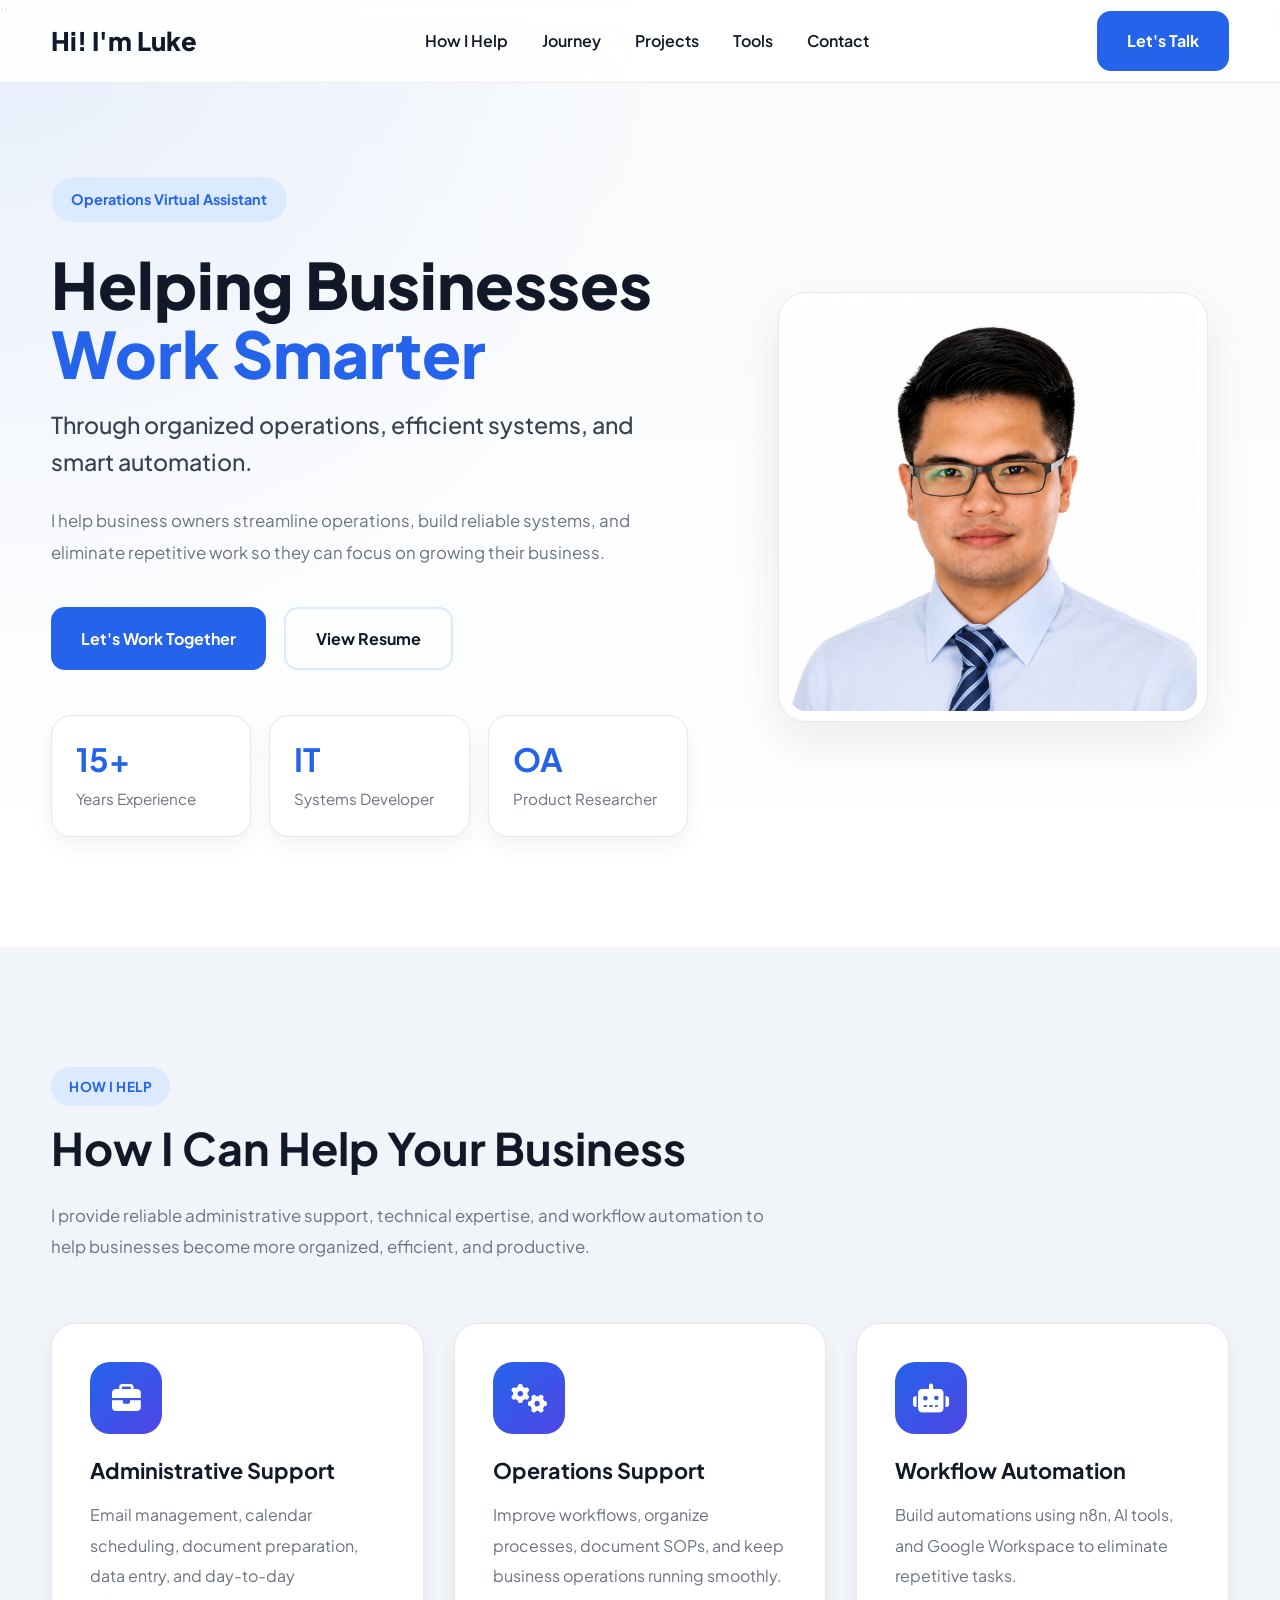
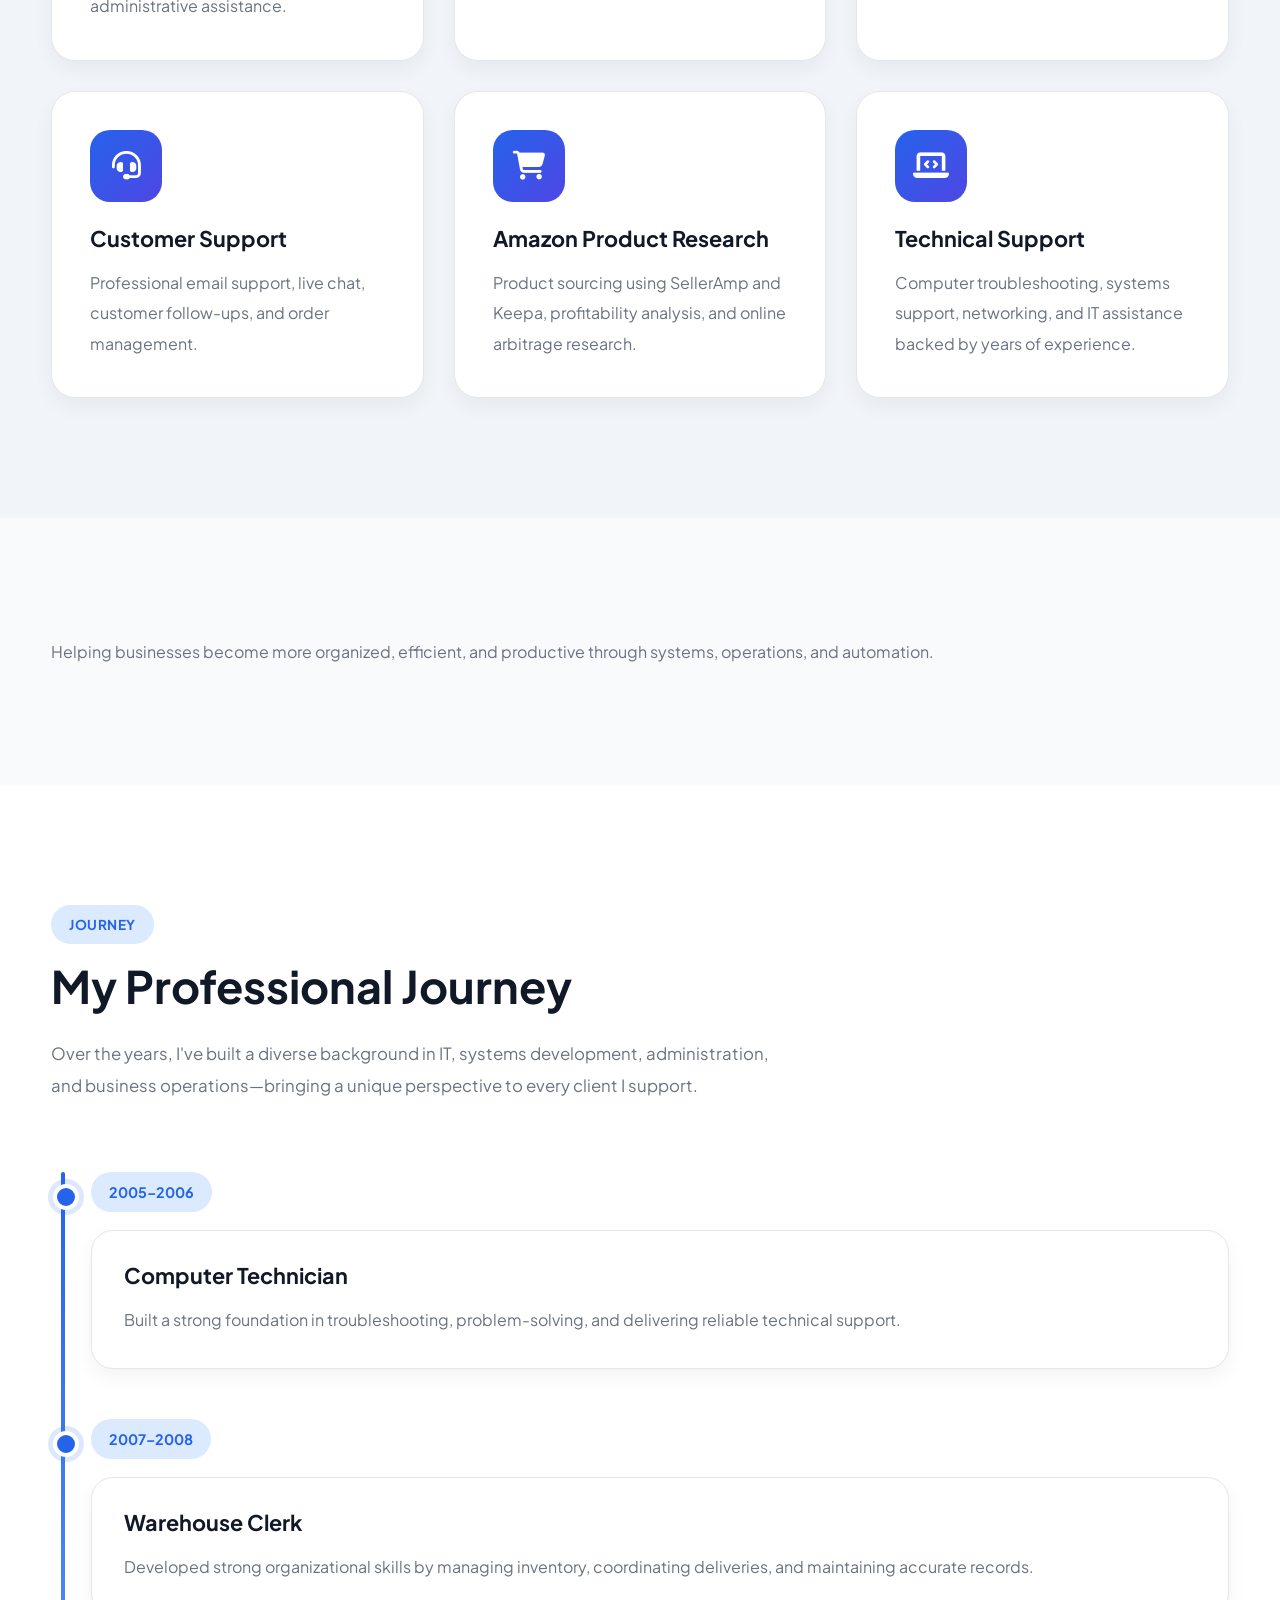
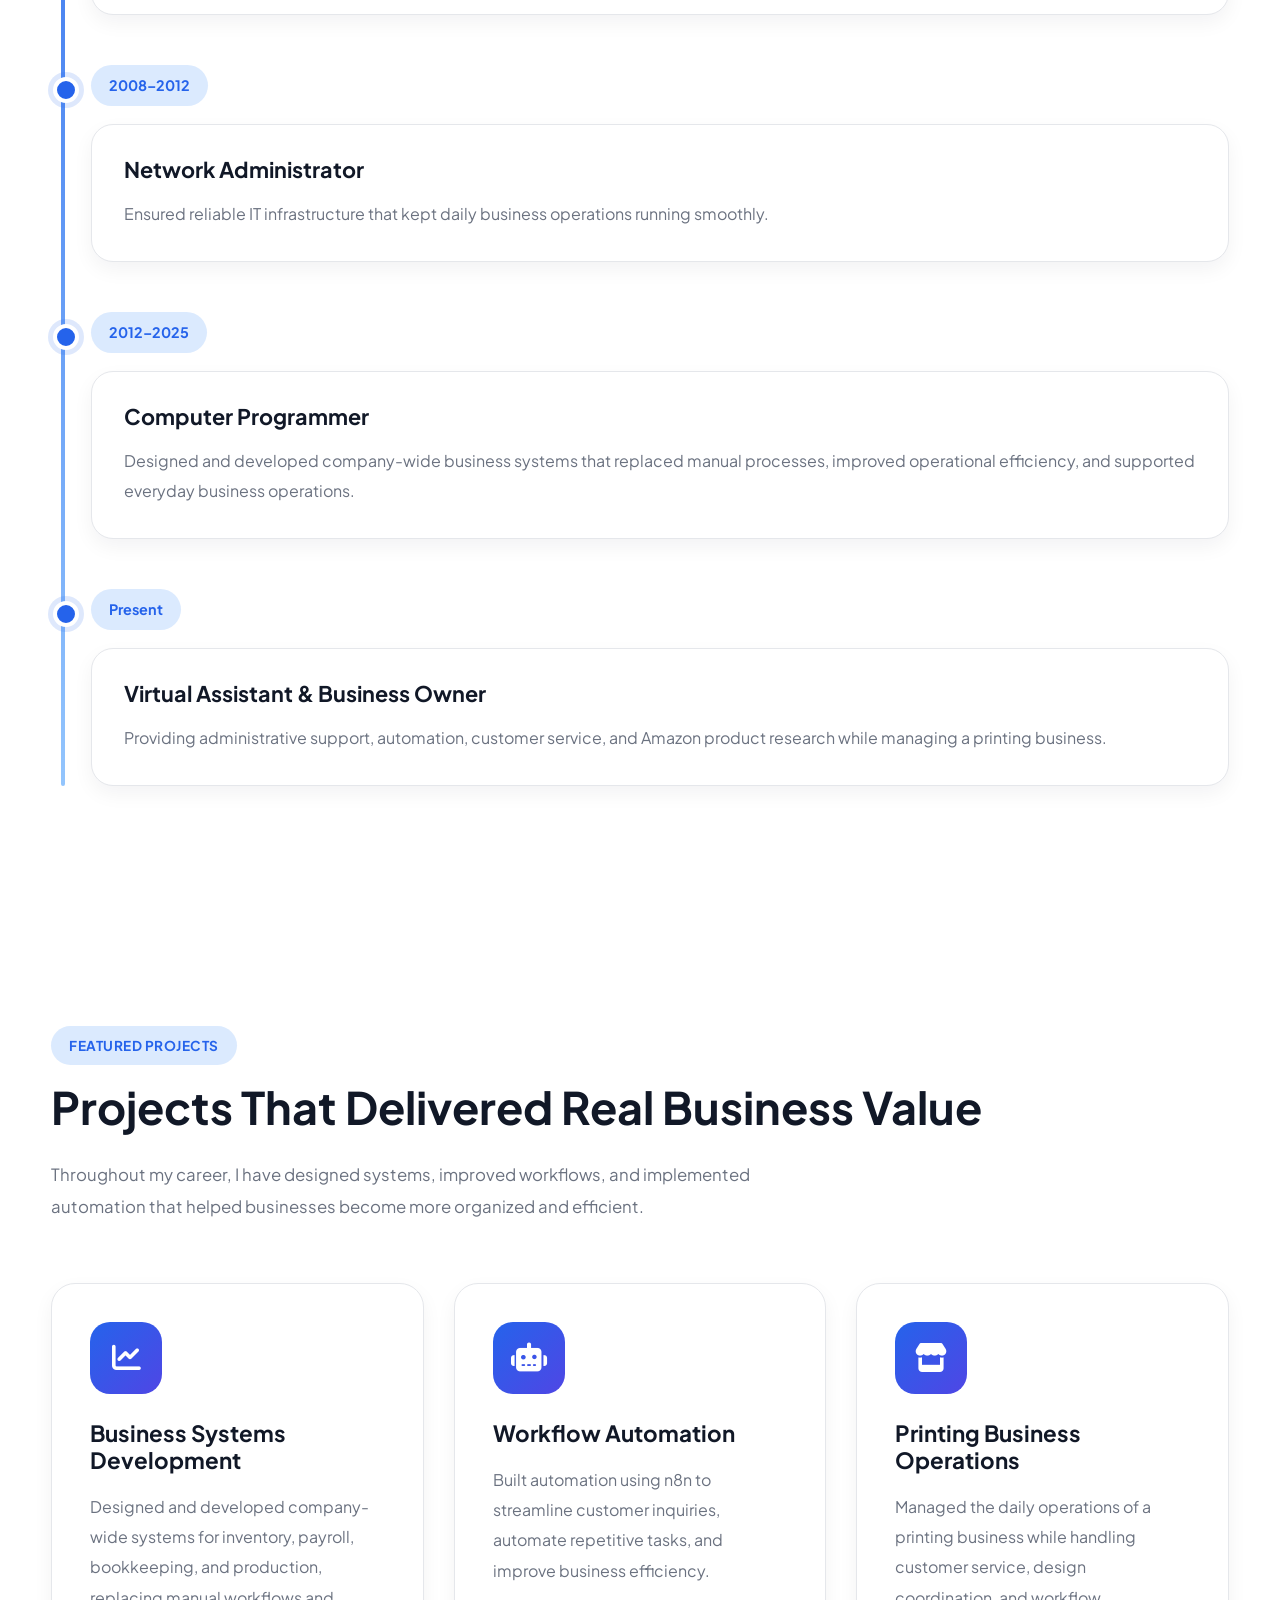
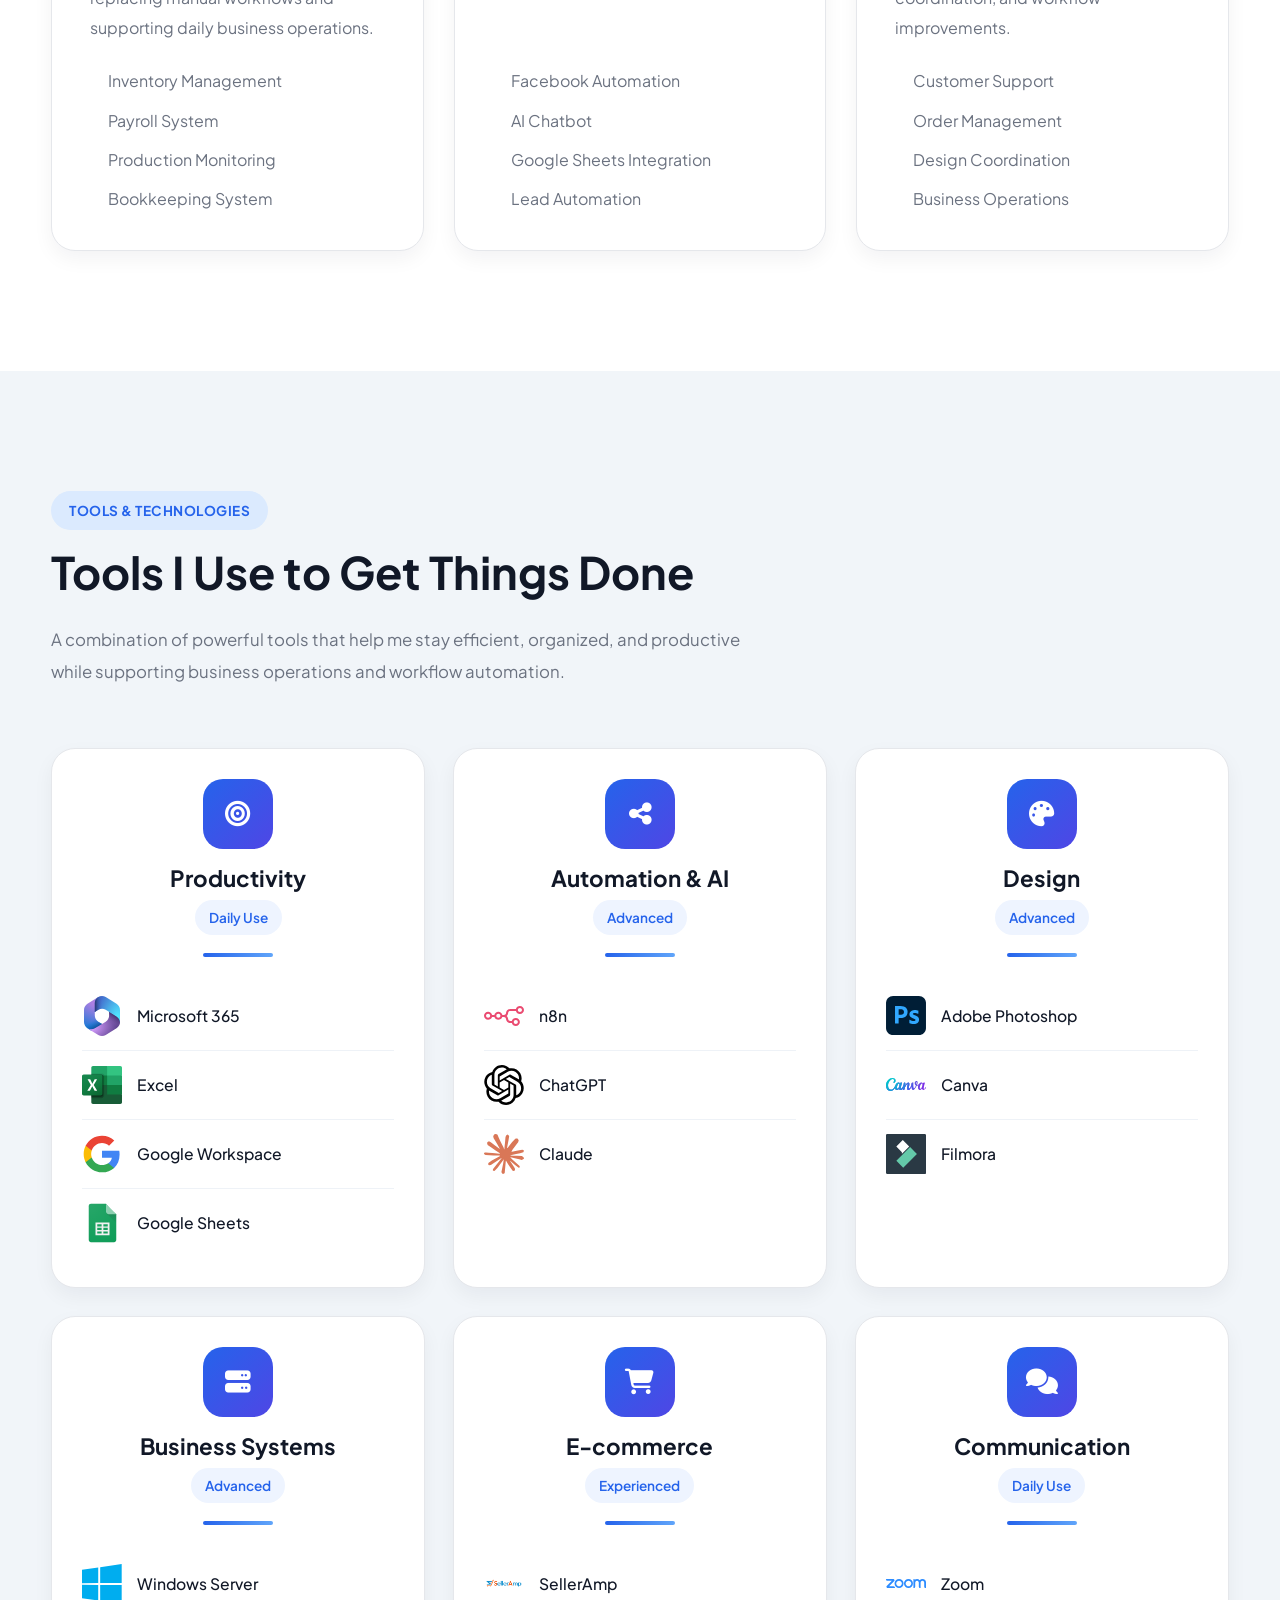
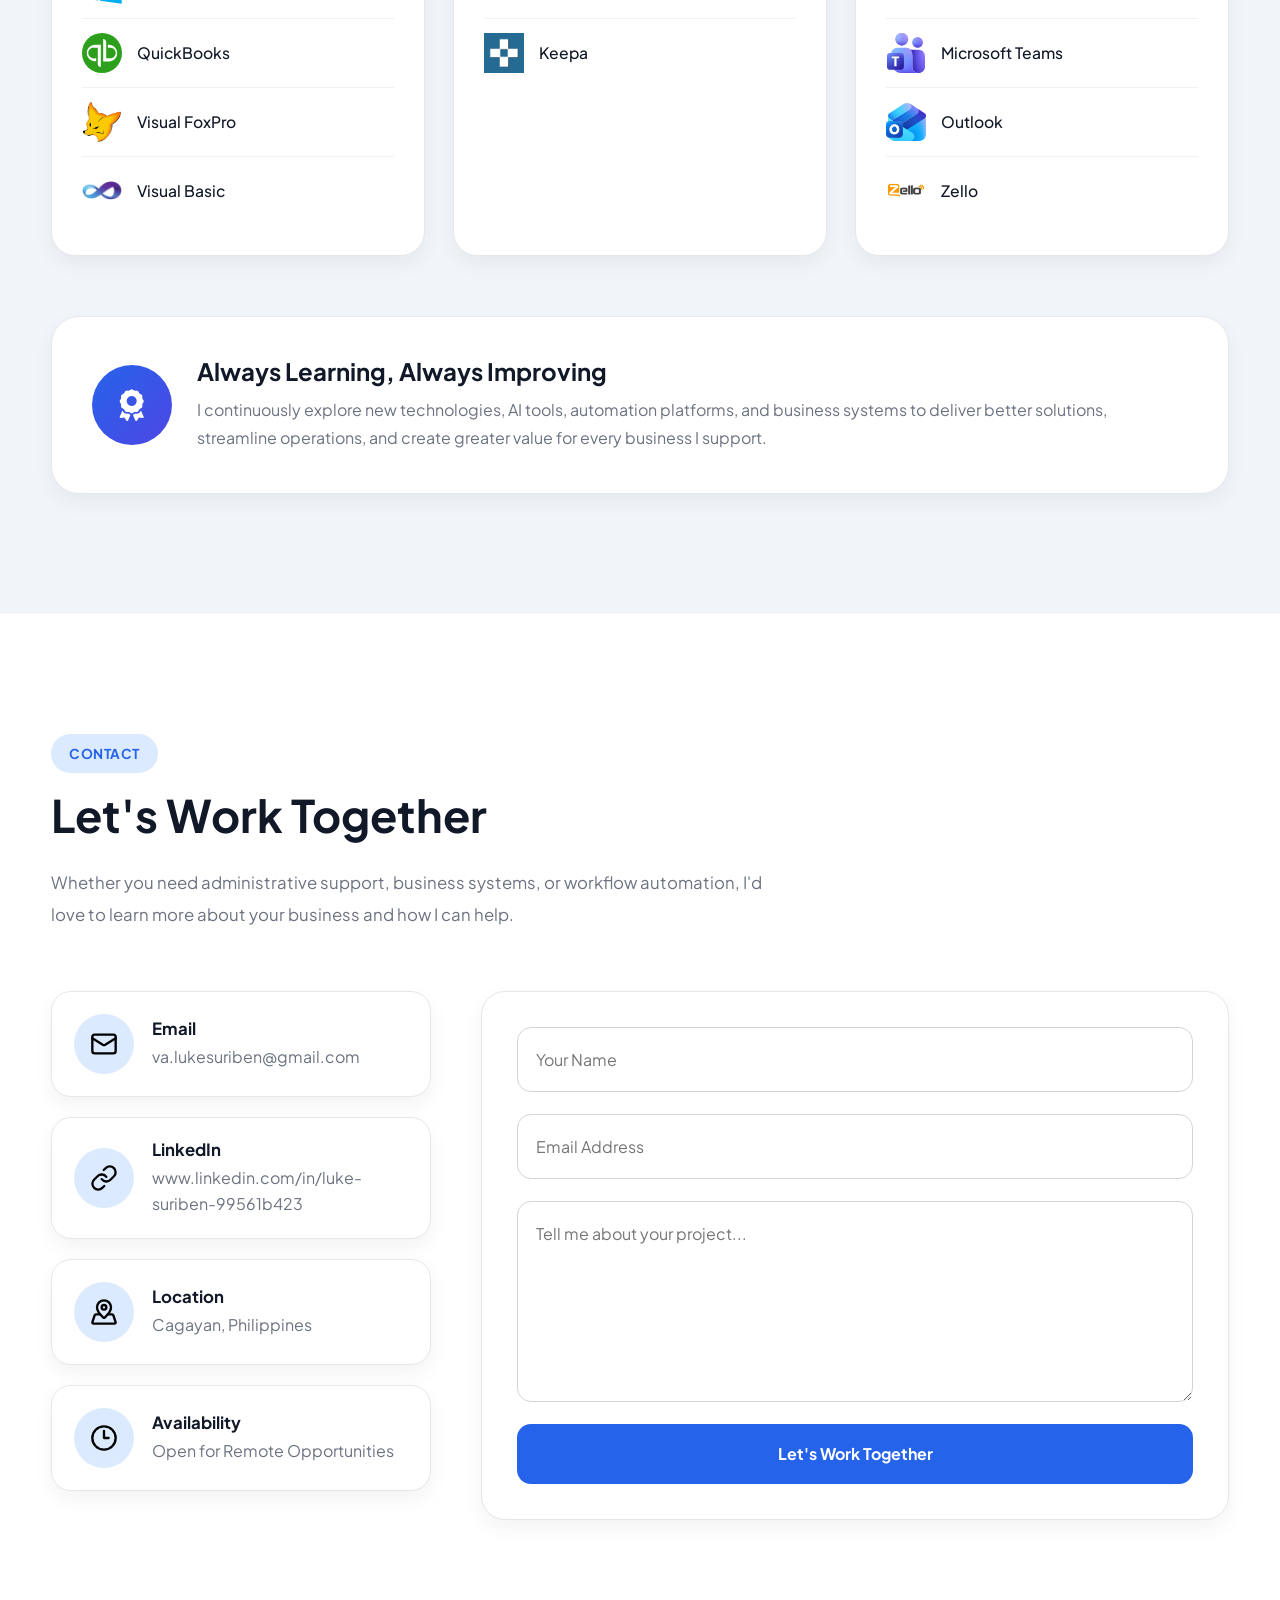
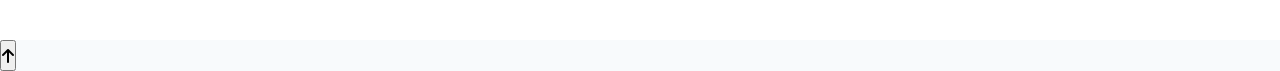
==== index.html @ 9945cdac "Improve contact section and website UI" ====
<!DOCTYPE html>
<html lang="en">

<head>

    <meta charset="UTF-8">

    <meta name="viewport" content="width=device-width, initial-scale=1.0">

    <title>Luke Anthony Suriben | Virtual Assistant</title>

    <link rel="stylesheet" href="style.css">

    <link rel="preconnect" href="https://fonts.googleapis.com">

    <link rel="preconnect" href="https://fonts.gstatic.com" crossorigin>

    <link href="https://fonts.googleapis.com/css2?family=Plus+Jakarta+Sans:wght@200;300;400;500;600;700;800&display=swap" rel="stylesheet">

    <link rel="stylesheet"
    href="https://cdnjs.cloudflare.com/ajax/libs/font-awesome/6.6.0/css/all.min.css">

    <link rel="stylesheet"
    href="https://unpkg.com/aos@2.3.4/dist/aos.css">

</head>

<body>

<div id="progress-bar" class="scroll-progress"></div>''

<header class="navbar">

    <div class="container nav-container">

        <a href="#" class="logo">
            Hi! I'm Luke
        </a>

        <button class="menu-toggle" id="menu-toggle" aria-label="Toggle menu">
            <span></span>
            <span></span>
            <span></span>
        </button>

        <nav id="main-nav">

            <ul class="nav-links">

                <li><a href="#help">How I Help</a></li>

                <li><a href="#journey">Journey</a></li>

                <li><a href="#projects">Projects</a></li>

                <li><a href="#tools">Tools</a></li>

                <li><a href="#contact">Contact</a></li>

                <li class="mobile-talk">
                    <a href="#contact" class="btn-primary">Let's Talk</a>
                </li>

            </ul>

        </nav>

        <a href="#contact" class="btn-primary desktop-talk">
            Let's Talk
        </a>

    </div>

</header>

<section class="hero">

    <div class="container hero-grid">

        <div class="hero-content">

            <span class="hero-role">
                Operations Virtual Assistant
            </span>

            <h1>
                Helping Businesses
                <span>Work Smarter</span>
            </h1>
            
            <h2>
                Through organized operations,
                efficient systems, and smart automation.
            </h2>

            <p class="hero-description">

                I help business owners streamline operations,
                build reliable systems, and eliminate repetitive
                work so they can focus on growing their business.

            </p>

            <div class="hero-buttons">

                <a href="#contact" class="btn-primary">
                    Let's Work Together
                </a>

                <a href="assets/Resume.pdf"
                   class="btn-secondary"
                   target="_blank">

                    View Resume

                </a>

            </div>

            <div class="hero-highlights">

                <div class="highlight-card">

                    <h3>15+</h3>

                    <span>Years Experience</span>

                </div>

                <div class="highlight-card">

                    <h3>IT</h3>

                    <span>Systems Developer</span>

                </div>

                <div class="highlight-card">

                    <h3>OA</h3>

                    <span>Product Researcher</span>

                </div>

            </div>

        </div>

        <div class="hero-image">

            <img src="images/Profile.jpg"
                 alt="Luke Anthony Suriben">

        </div>

    </div>

</section>

<section id="help" class="help">

    <div class="container">

        <span class="section-tag">HOW I HELP</span>

        <h2>How I Can Help Your Business</h2>

        <p class="section-description">
            I provide reliable administrative support, technical expertise, and workflow automation
            to help businesses become more organized, efficient, and productive.
        </p>

        <div class="help-grid">

            <div class="help-card">

                <i class="fa-solid fa-briefcase"></i>

                <h3>Administrative Support</h3>

                <p>
                    Email management, calendar scheduling, document preparation,
                    data entry, and day-to-day administrative assistance.
                </p>

            </div>

            <div class="help-card">

                <i class="fa-solid fa-gears"></i>

                <h3>Operations Support</h3>

                <p>
                    Improve workflows, organize processes,
                    document SOPs, and keep business operations running smoothly.
                </p>

            </div>

            <div class="help-card">

                <i class="fa-solid fa-robot"></i>

                <h3>Workflow Automation</h3>

                <p>
                    Build automations using n8n, AI tools,
                    and Google Workspace to eliminate repetitive tasks.
                </p>

            </div>

            <div class="help-card">

                <i class="fa-solid fa-headset"></i>

                <h3>Customer Support</h3>

                <p>
                    Professional email support, live chat,
                    customer follow-ups, and order management.
                </p>

            </div>

            <div class="help-card">

                <i class="fa-solid fa-cart-shopping"></i>

                <h3>Amazon Product Research</h3>

                <p>
                    Product sourcing using SellerAmp and Keepa,
                    profitability analysis, and online arbitrage research.
                </p>

            </div>

            <div class="help-card">

                <i class="fa-solid fa-laptop-code"></i>

                <h3>Technical Support</h3>

                <p>
                    Computer troubleshooting, systems support,
                    networking, and IT assistance backed by years of experience.
                </p>

            </div>

        </div>

    </div>

</section>

<section class="brand-statement">

    <div class="container">

        <p>

        Helping businesses become more organized,
        efficient, and productive through
        systems, operations, and automation.

        </p>

    </div>

</section>

<section id="journey" class="journey" data-aos="fade-right">

    <div class="container">

        <span class="section-tag">JOURNEY</span>

        <h2>My Professional Journey</h2>

        <p class="section-description">
            Over the years, I've built a diverse background in IT, systems development,
            administration, and business operations—bringing a unique perspective to every client I support.
        </p>

        <div class="timeline">

            <div class="timeline-item">

                <div class="timeline-year">
                    2005–2006
                </div>

                <div class="timeline-content">

                    <h3>Computer Technician</h3>

                    <p>
                        Built a strong foundation in troubleshooting, problem-solving,
                        and delivering reliable technical support.
                    </p>

                </div>

            </div>

            <div class="timeline-item">

                <div class="timeline-year">
                    2007–2008
                </div>

                <div class="timeline-content">

                    <h3>Warehouse Clerk</h3>

                    <p>
                        Developed strong organizational skills by managing inventory,
                        coordinating deliveries, and maintaining accurate records.
                    </p>

                </div>

            </div>

            <div class="timeline-item">

                <div class="timeline-year">
                    2008–2012
                </div>

                <div class="timeline-content">

                    <h3>Network Administrator</h3>

                    <p>
                        Ensured reliable IT infrastructure that kept daily business operations running smoothly.
                    </p>

                </div>

            </div>

            <div class="timeline-item">

                <div class="timeline-year">
                    2012–2025
                </div>

                <div class="timeline-content">

                    <h3>Computer Programmer</h3>

                    <p>
                        Designed and developed company-wide business systems that replaced manual processes,
                        improved operational efficiency, and supported everyday business operations.
                    </p>

                </div>

            </div>

            <div class="timeline-item">

                <div class="timeline-year">
                    Present
                </div>

                <div class="timeline-content">

                    <h3>Virtual Assistant & Business Owner</h3>

                    <p>
                        Providing administrative support, automation,
                        customer service, and Amazon product research while managing a printing business.
                    </p>

                </div>

            </div>

        </div>

    </div>

</section>


<section id="projects" class="projects">

    <div class="container">

        <span class="section-tag">FEATURED PROJECTS</span>

        <h2>Projects That Delivered Real Business Value</h2>

        <p class="section-description">
            Throughout my career, I have designed systems, improved workflows,
            and implemented automation that helped businesses become more
            organized and efficient.
        </p>

        <div class="project-grid">

            <article class="project-card">

                <div class="project-icon">
                    <i class="fa-solid fa-chart-line"></i>
                </div>

                <h3>Business Systems Development</h3>

                <p>
                    Designed and developed company-wide systems for inventory,
                    payroll, bookkeeping, and production, replacing manual
                    workflows and supporting daily business operations.
                </p>

                <ul>
                    <li>Inventory Management</li>
                    <li>Payroll System</li>
                    <li>Production Monitoring</li>
                    <li>Bookkeeping System</li>
                </ul>

            </article>

            <article class="project-card">

                <div class="project-icon">
                    <i class="fa-solid fa-robot"></i>
                </div>

                <h3>Workflow Automation</h3>

                <p>
                    Built automation using n8n to streamline customer inquiries,
                    automate repetitive tasks, and improve business efficiency.
                </p>

                <ul>
                    <li>Facebook Automation</li>
                    <li>AI Chatbot</li>
                    <li>Google Sheets Integration</li>
                    <li>Lead Automation</li>
                </ul>

            </article>

            <article class="project-card">

                <div class="project-icon">
                    <i class="fa-solid fa-store"></i>
                </div>

                <h3>Printing Business Operations</h3>

                <p>
                    Managed the daily operations of a printing business while
                    handling customer service, design coordination, and workflow
                    improvements.
                </p>

                <ul>
                    <li>Customer Support</li>
                    <li>Order Management</li>
                    <li>Design Coordination</li>
                    <li>Business Operations</li>
                </ul>

            </article>

        </div>

    </div>

</section>

<!-- =======================================================
TOOLS & TECHNOLOGIES
======================================================= -->

<section class="tools" id="tools">

    <div class="container">

        <div class="section-header">

            <span class="section-tag">
                TOOLS & TECHNOLOGIES
            </span>

            <h2>Tools I Use to Get Things Done</h2>

            <p class="section-description">

                A combination of powerful tools that help me stay
                efficient, organized, and productive while supporting
                business operations and workflow automation.

            </p>

        </div>

        <div class="tools-grid">

            <!-- Productivity -->

            <article class="tool-card">

                <div class="tool-header">

                    <div class="tool-category-icon">

                        <i class="fa-solid fa-bullseye"></i>

                    </div>

                    <h3>Productivity</h3>

                    <span class="tool-level">
                        Daily Use
                    </span>

                    <div class="tool-line"></div>

                </div>

                <div class="tool-list">

                    <div class="tool-item">

                        <img src="images/logos/Microsoft365.svg"
                             alt="Microsoft 365"
                             loading="lazy">

                        <span>Microsoft 365</span>

                    </div>

                    <div class="tool-item">

                        <img src="images/logos/Excel.svg"
                             alt="Excel"
                             loading="lazy">

                        <span>Excel</span>

                    </div>

                    <div class="tool-item">

                        <img src="images/logos/Google.svg"
                             alt="Google Workspace"
                             loading="lazy">

                        <span>Google Workspace</span>

                    </div>

                    <div class="tool-item">

                        <img src="images/logos/GSheets.svg"
                             alt="Google Sheets"
                             loading="lazy">

                        <span>Google Sheets</span>

                    </div>

                </div>

            </article>

            



            <!-- Automation -->

            <article class="tool-card">

                <div class="tool-header">

                    <div class="tool-category-icon">

                        <i class="fa-solid fa-share-nodes"></i>

                    </div>

                    <h3>Automation & AI</h3>

                    <span class="tool-level">

                        Advanced

                    </span>

                    <div class="tool-line"></div>

                </div>

                <div class="tool-list">

                    <div class="tool-item">

                        <img src="images/logos/n8n.svg"
                             alt="n8n"
                             loading="lazy">

                        <span>n8n</span>

                    </div>

                    <div class="tool-item">

                        <img src="images/logos/chatgpt.svg"
                             alt="ChatGPT"
                             loading="lazy">

                        <span>ChatGPT</span>

                    </div>

                    <div class="tool-item">

                        <img src="images/logos/claude.svg"
                             alt="Claude"
                             loading="lazy">

                        <span>Claude</span>

                    </div>

                </div>

            </article>



            <!-- Design -->

            <article class="tool-card">

                <div class="tool-header">

                    <div class="tool-category-icon">

                        <i class="fa-solid fa-palette"></i>

                    </div>

                    <h3>Design</h3>

                    <span class="tool-level">

                        Advanced

                    </span>

                    <div class="tool-line"></div>

                </div>

                <div class="tool-list">

                    <div class="tool-item">

                        <img src="images/logos/photoshop.svg"
                             alt="Adobe Photoshop"
                             loading="lazy">

                        <span>Adobe Photoshop</span>

                    </div>

                    <div class="tool-item">

                        <img src="images/logos/Canva.svg"
                             alt="Canva"
                             loading="lazy">

                        <span>Canva</span>

                    </div>

                    <div class="tool-item">

                        <img src="images/logos/filmora.svg"
                             alt="Filmora"
                             loading="lazy">

                        <span>Filmora</span>

                    </div>

                </div>

            </article>

                        <!-- Business Systems -->

            <article class="tool-card">

                <div class="tool-header">

                    <div class="tool-category-icon">

                        <i class="fa-solid fa-server"></i>

                    </div>

                    <h3>Business Systems</h3>

                    <span class="tool-level">
                        Advanced
                    </span>

                    <div class="tool-line"></div>

                </div>

                <div class="tool-list">

                    <div class="tool-item">

                        <img src="images/logos/windows.svg"
                             alt="Windows Server"
                             loading="lazy">

                        <span>Windows Server</span>

                    </div>

                    <div class="tool-item">

                        <img src="images/logos/quickbooks.svg"
                             alt="QuickBooks"
                             loading="lazy">

                        <span>QuickBooks</span>

                    </div>

                    <div class="tool-item">

                        <img src="images/logos/Foxpro.png"
                             alt="Visual FoxPro"
                             loading="lazy">

                        <span>Visual FoxPro</span>

                    </div>

                    <div class="tool-item">

                        <img src="images/logos/visualbasic.png"
                             alt="Visual Basic"
                             loading="lazy">

                        <span>Visual Basic</span>

                    </div>

                </div>

            </article>



            <!-- E-commerce -->

            <article class="tool-card">

                <div class="tool-header">

                    <div class="tool-category-icon">

                        <i class="fa-solid fa-cart-shopping"></i>

                    </div>

                    <h3>E-commerce</h3>

                    <span class="tool-level">
                        Experienced
                    </span>

                    <div class="tool-line"></div>

                </div>

                <div class="tool-list">

                    <div class="tool-item">

                        <img src="images/logos/selleramp.png"
                             alt="SellerAmp"
                             loading="lazy">

                        <span>SellerAmp</span>

                    </div>

                    <div class="tool-item">

                        <img src="images/logos/keepa.png"
                             alt="Keepa"
                             loading="lazy">

                        <span>Keepa</span>

                    </div>

                </div>

            </article>



            <!-- Communication -->

            <article class="tool-card">

                <div class="tool-header">

                    <div class="tool-category-icon">

                        <i class="fa-solid fa-comments"></i>

                    </div>

                    <h3>Communication</h3>

                    <span class="tool-level">
                        Daily Use
                    </span>

                    <div class="tool-line"></div>

                </div>

                <div class="tool-list">

                    <div class="tool-item">

                        <img src="images/logos/Zoom.svg"
                             alt="Zoom"
                             loading="lazy">

                        <span>Zoom</span>

                    </div>

                    <div class="tool-item">

                        <img src="images/logos/Teams.svg"
                             alt="Microsoft Teams"
                             loading="lazy">

                        <span>Microsoft Teams</span>

                    </div>

                    <div class="tool-item">

                        <img src="images/logos/outlook.svg"
                             alt="Outlook"
                             loading="lazy">

                        <span>Outlook</span>

                    </div>

                    <div class="tool-item">

                        <img src="images/logos/Zello.png"
                             alt="Zello"
                             loading="lazy">

                        <span>Zello</span>

                    </div>

                </div>

            </article>

        </div>



        <!-- Learning Banner -->

        <div class="learning-banner">

            <div class="learning-icon">

                <i class="fa-solid fa-award"></i>

            </div>

            <div class="learning-content">

                <h3>

                    Always Learning, Always Improving

                </h3>

                <p>

                    I continuously explore new technologies,
                    AI tools, automation platforms, and business
                    systems to deliver better solutions,
                    streamline operations, and create greater
                    value for every business I support.

                </p>

            </div>

        </div>

    </div>

</section>


<!-- Contact Section -->

<section class="contact" id="contact">

    <div class="container">

        <span class="section-badge">CONTACT</span>

        <h2>Let's Work Together</h2>

        <p class="section-description">
            Whether you need administrative support, business systems,
            or workflow automation, I'd love to learn more about your
            business and how I can help.
        </p>

        <div class="contact-wrapper">

            <div class="contact-info">
             
                <a
                    href="mailto:va.lukesuriben@gmail.com?subject=Project%20Inquiry&body=Hi%20Luke,%0A%0AI'd%20like%20to%20discuss%20a%20project%20with%20you.%0A%0AThank%20you!"
                    class="info-card email-card">

                    <div class="info-icon">
                        <img src="images/icons/mail.svg" alt="Email">
                    </div>

                    <div class="info-content">
                        <h4>Email</h4>
                        <p>va.lukesuriben@gmail.com</p>
                    </div>

                </a>

                <div class="info-card">

                    <div class="info-icon">
                        <img src="images/icons/linkedin.svg" alt="LinkedIn">
                    </div>

                    <div class="info-content">
                        <h4>LinkedIn</h4>
                        <p>www.linkedin.com/in/luke-suriben-99561b423</p>
                    </div>

                </div>

                <div class="info-card">
                    
                    <div class="info-icon">
                        <img src="images/icons/map-pinned.svg" alt="Location">
                    </div>

                    <div class="info-content">
                        <h4>Location</h4>
                        <p>Cagayan, Philippines</p>
                    </div>

                </div>

                <div class="info-card">
                    
                    <div class="info-icon">
                        <img src="images/icons/clock-3.svg" alt="Availability">
                    </div>

                    <div class="info-content">
                        <h4>Availability</h4>
                        <p>Open for Remote Opportunities</p>
                    </div>

                </div>

            </div>

            <form
                id="contactForm"
                class="contact-form"
                action="https://api.web3forms.com/submit"
                method="POST">

                <input
                    type="hidden"
                    name="access_key"
                    value="58d6294f-1d28-4286-817c-a5cb99b84763">

                <input
                    type="checkbox"
                    name="botcheck"
                    class="hidden"
                    style="display:none;">

                <input
                    type="text"
                    id="name"
                    name="name"
                    placeholder="Your Name"
                    required>

                <input
                    type="email"
                    id="email"
                    name="email"
                    placeholder="Email Address"
                    required>

                <textarea
                    id="message"
                    name="message"
                    placeholder="Tell me about your project..."
                    rows="6"
                    required></textarea>

                <button type="submit" class="primary-btn">
                    Let's Work Together
                </button>

            </form>

        </div>

    </div>

</section>

<script src="https://unpkg.com/aos@2.3.4/dist/aos.js"></script>

<script>

AOS.init({

duration:900,

once:true,

offset:80

});

</script>

<button id="topBtn">

<i class="fa-solid fa-arrow-up"></i>

</button>

<script src="script.js"></script>

</body>

</html>
---- style.css ----
/* ==========================================================
   LUKE SURIBEN PORTFOLIO
   Global Styles
   ========================================================== */

/* ===========================
   CSS VARIABLES
=========================== */

:root{

    --primary:#2563EB;
    --primary-dark:#1D4ED8;

    --secondary:#7C3AED;

    --accent:#06B6D4;

    --success:#10B981;

    --text:#111827;
    --text-light:#6B7280;

    --bg:#F8FAFC;
    --section:#FFFFFF;
    --section-alt:#F1F5F9;

    --border:#E5E7EB;

    --white:#FFFFFF;

    --radius-sm:12px;
    --radius:18px;
    --radius-lg:26px;

    --shadow-sm:
        0 8px 20px rgba(15,23,42,.05);

    --shadow:
        0 20px 50px rgba(15,23,42,.08);

    --shadow-lg:
        0 35px 70px rgba(15,23,42,.12);

    --transition:.30s ease;

}


/* ===========================
   RESET
=========================== */

*{

    margin:0;
    padding:0;

    box-sizing:border-box;

}

html{

    scroll-behavior:smooth;

}

body{

    font-family:"Plus Jakarta Sans",sans-serif;

    background:var(--bg);

    color:var(--text);

    line-height:1.7;

    overflow-x:hidden;

    -webkit-font-smoothing:antialiased;

}


/* ===========================
   GLOBAL
=========================== */

img{

    display:block;

    max-width:100%;

}

svg{

    max-width:100%;

}

a{

    color:inherit;

    text-decoration:none;

}

ul{

    list-style:none;

}

button{

    font-family:inherit;

}

input,
textarea,
button{

    font-family:inherit;

}


/* ===========================
   TYPOGRAPHY
=========================== */

h1,
h2,
h3,
h4{

    color:var(--text);

    line-height:1.2;

}

p{

    color:var(--text-light);

}


/* ===========================
   CONTAINER
=========================== */

.container{

    width:min(1200px,92%);

    margin-inline:auto;

}


/* ===========================
   SECTION
=========================== */

section{

    padding:120px 0;

}

.section-tag,
.section-badge{

    display:inline-block;

    padding:8px 18px;

    border-radius:999px;

    background:#DBEAFE;

    color:var(--primary);

    font-size:.85rem;

    font-weight:700;

    letter-spacing:.5px;

}

.section-description{

    max-width:720px;

    margin:25px 0 60px;

    font-size:1.05rem;

    line-height:1.9;

}


/* ===========================
   BUTTONS
=========================== */

.btn-primary,
.primary-btn{

    display:inline-flex;

    justify-content:center;

    align-items:center;

    gap:10px;

    background:var(--primary);

    color:#fff;

    border:none;

    padding:16px 30px;

    border-radius:14px;

    font-weight:700;

    cursor:pointer;

    transition:var(--transition);

}

.btn-primary:hover,
.primary-btn:hover{

    background:var(--primary-dark);

    transform:translateY(-3px);

    box-shadow:var(--shadow-sm);

}


.btn-secondary{

    display:inline-flex;

    justify-content:center;

    align-items:center;

    padding:16px 30px;

    border-radius:14px;

    border:2px solid #DBEAFE;

    font-weight:700;

    transition:var(--transition);

}

.btn-secondary:hover{

    border-color:var(--primary);

    color:var(--primary);

}

/* ===========================
   COMMON CARD
=========================== */

.card{

    background:#fff;

    border:1px solid var(--border);

    border-radius:22px;

    box-shadow:var(--shadow);

}

/* ==========================================================
   NAVBAR
========================================================== */

.navbar{

    position:fixed;

    top:0;
    left:0;

    width:100%;

    background:rgba(255,255,255,.85);

    backdrop-filter:blur(16px);
    -webkit-backdrop-filter:blur(16px);

    border-bottom:1px solid rgba(229,231,235,.8);

    z-index:1000;

    transition:all .3s ease;

}

.navbar.scrolled{
    box-shadow:0 10px 30px rgba(0,0,0,.08);
    background:rgba(255,255,255,.96);
}

.nav-container{

    height:82px;

    display:flex;

    justify-content:space-between;

    align-items:center;

    position:relative;

}

.logo{

    font-size:1.6rem;

    font-weight:800;

    color:var(--text);

    white-space:nowrap;

}

.logo span{

    color:var(--primary);

}

/* ===========================
   NAVIGATION
=========================== */

nav{

    display:flex;

    align-items:center;

}

.nav-links{

    display:flex;

    align-items:center;

    gap:34px;

}

.nav-links li{

    list-style:none;

}

.nav-links a{

    position:relative;

    font-weight:600;

    color:var(--text);

    transition:.25s;

}

.nav-links a:hover{

    color:var(--primary);

}

.nav-links a.active{
    color:var(--primary);
}

.nav-links a.active::after{
    width:100%;
}

/* underline animation */

.nav-links a::after{

    content:"";

    position:absolute;

    left:0;

    bottom:-6px;

    width:0;

    height:2px;

    background:var(--primary);

    transition:.25s;

}

.nav-links a:hover::after{

    width:100%;

}

/* ===========================
   DESKTOP CTA
=========================== */

.desktop-talk{

    display:inline-flex;

}

.mobile-talk{

    display:none;

}

/* ===========================
   HAMBURGER
=========================== */

.menu-toggle{

    width:46px;
    height:46px;
    display:none;
    flex-direction:column;
    justify-content:center;
    align-items:center;
    gap:6px;
    background:none;
    border:none;
    cursor:pointer;

}

.menu-toggle span{

    width:26px;
    height:3px;
    background:var(--text);
    border-radius:999px;
    transition:.3s;

}

.menu-toggle.active span:nth-child(1){

    transform:translateY(9px) rotate(45deg);

}

.menu-toggle.active span:nth-child(2){

    opacity:0;

}

.menu-toggle.active span:nth-child(3){

    transform:translateY(-9px) rotate(-45deg);

}

/* ==========================================================
   MOBILE
========================================================== */

@media (max-width:768px){

    .menu-toggle{

        display:flex;

    }

    .desktop-talk{

        display:none;

    }

    nav{

        position:absolute;

        top:82px;

        left:0;

        width:100%;

        display:none;

        background:#fff;

        border-radius:0 0 20px 20px;

        box-shadow:0 20px 40px rgba(15,23,42,.08);

        overflow:hidden;

    }

    nav.active{

        display:block;

    }

    .nav-links{

        flex-direction:column;

        gap:0;

    }

    .nav-links li{

        width:100%;

    }

    .nav-links a{

        display:block;

        width:100%;

        padding:18px 25px;

        text-align:center;

    }

    .nav-links a::after{

        display:none;

    }

    .nav-links li:not(:last-child){

        border-bottom:1px solid #F3F4F6;

    }

    .mobile-talk{

        display:block;

        padding:25px;

    }

    .mobile-talk .btn-primary{

        width:100%;

        justify-content:center;

    }

}

/* ==========================================================
   HERO
========================================================== */

.hero{

    min-height:100vh;

    display:flex;

    align-items:center;

    padding:150px 0 110px;

    background:
        radial-gradient(circle at top left,
        rgba(37,99,235,.08),
        transparent 42%),

        linear-gradient(
        180deg,
        #F8FAFC 0%,
        #FFFFFF 100%);

}

.hero-grid{

    display:grid;

    grid-template-columns:1.15fr .85fr;

    gap:70px;

    align-items:center;

}

/* ===========================
   CONTENT
=========================== */

.hero-role{

    display:inline-flex;

    align-items:center;

    gap:10px;

    background:#DBEAFE;

    color:var(--primary);

    padding:10px 20px;

    border-radius:999px;

    font-size:.9rem;

    font-weight:700;

    margin-bottom:28px;

}

.hero h1{

    font-size:clamp(2.8rem,5vw,4.3rem);

    font-weight:800;

    line-height:1.08;

    margin-bottom:18px;

}

.hero h1 span{

    color:var(--primary);

}

.hero h2{

    font-size:1.45rem;

    font-weight:500;

    line-height:1.6;

    color:#374151;

    max-width:640px;

    margin-bottom:25px;

}

.hero-description{

    max-width:620px;

    font-size:1.05rem;

    line-height:1.9;

    margin-bottom:38px;

}

/* ===========================
   BUTTONS
=========================== */

.hero-buttons{

    display:flex;

    flex-wrap:wrap;

    gap:18px;

    margin-bottom:45px;

}

/* ===========================
   HIGHLIGHTS
=========================== */

.hero-highlights{

    display:flex;

    flex-wrap:wrap;

    gap:18px;

}

.highlight-card{

    flex:1;

    min-width:160px;

    background:#FFFFFF;

    border:1px solid var(--border);

    border-radius:20px;

    padding:24px;

    box-shadow:var(--shadow-sm);

    transition:var(--transition);

}

.highlight-card:hover{

    transform:translateY(-6px);

    box-shadow:var(--shadow);

}

.highlight-card h3{

    font-size:2rem;

    color:var(--primary);

    margin-bottom:6px;

}

.highlight-card span{

    color:var(--text-light);

    font-size:.95rem;

}

/* ===========================
   IMAGE
=========================== */

.hero-image{

    display:flex;

    justify-content:center;

}

.hero-image img{

    width:100%;

    max-width:430px;

    border-radius:28px;

    padding:10px;

    background:#fff;

    border:1px solid var(--border);

    box-shadow:var(--shadow);

    transition:.35s ease;

}

@keyframes float{
    0%,100%{
        transform:translateY(0);
    }

    50%{
        transform:translateY(-10px);
    }
}

.hero-image img:hover{

    transform:translateY(-8px);

    animation:float 5s ease-in-out infinite;

}

/* ==========================================================
   TABLET
========================================================== */

@media (max-width:992px){

    .hero-grid{

        gap:50px;

    }

}

/* ==========================================================
   MOBILE
========================================================== */

@media (max-width:768px){

    .hero{

        padding:120px 0 80px;

        min-height:auto;

    }

    .hero-grid{

        grid-template-columns:1fr;

        text-align:center;

    }

    .hero-content{

        order:2;

    }

    .hero-image{

        order:1;

        margin-bottom:20px;

    }

    .hero h2,
    .hero-description{

        max-width:100%;

    }

    .hero-buttons{

        justify-content:center;

    }

    .hero-highlights{

        justify-content:center;

    }

    .highlight-card{

        min-width:140px;

    }

}

/* ==========================================================
   SMALL MOBILE
========================================================== */

@media (max-width:480px){

    .hero h1{

        font-size:2.4rem;

    }

    .hero h2{

        font-size:1.15rem;

    }

    .hero-buttons{

        flex-direction:column;

    }

    .btn-primary,
    .btn-secondary{

        width:100%;

        justify-content:center;

    }

    .hero-highlights{

        flex-direction:column;

    }

    .highlight-card{

        width:100%;

    }

}

/* ==========================================================
   HOW I HELP
========================================================== */

.help{

    background:var(--section-alt);

}

.help h2{

    font-size:clamp(2rem,4vw,2.8rem);

    margin-top:15px;

    margin-bottom:10px;

}

.help-grid{

    display:grid;

    grid-template-columns:repeat(auto-fit,minmax(300px,1fr));

    gap:30px;

}

/* ===========================
   CARD
=========================== */

.help-card{

    background:#FFFFFF;

    border:1px solid var(--border);

    border-radius:24px;

    padding:38px;

    box-shadow:var(--shadow-sm);

    transition:all .35s ease;

    display:flex;

    flex-direction:column;

    height:100%;

}

.help-card:hover{

    transform:translateY(-8px);

    box-shadow:var(--shadow);

    border-color:#DBEAFE;

}

/* ===========================
   ICON
=========================== */

.help-card i{

    width:72px;

    height:72px;

    display:flex;

    justify-content:center;

    align-items:center;

    border-radius:20px;

    background:linear-gradient(
        135deg,
        var(--primary),
        #4F46E5);

    color:#FFFFFF;

    font-size:1.8rem;

    margin-bottom:24px;

    transition:.35s;

}

.help-card:hover i{

    transform:rotate(-6deg) scale(1.08);

}

/* ===========================
   TITLE
=========================== */

.help-card h3{

    font-size:1.35rem;

    margin-bottom:16px;

    color:var(--text);

}

/* ===========================
   DESCRIPTION
=========================== */

.help-card p{

    color:var(--text-light);

    line-height:1.9;

    flex:1;

}

/* ==========================================================
   TABLET
========================================================== */

@media (max-width:992px){

    .help-grid{

        grid-template-columns:repeat(2,1fr);

    }

}

/* ==========================================================
   MOBILE
========================================================== */

@media (max-width:768px){

    .help{

        text-align:center;

    }

    .help-grid{

        grid-template-columns:1fr;

        gap:24px;

    }

    .help-card{

        padding:32px 26px;

    }

    .help-card i{

        margin-inline:auto;

    }

}

/* ==========================================================
   SMALL MOBILE
========================================================== */

@media (max-width:480px){

    .help-card{

        padding:28px 22px;

    }

    .help-card h3{

        font-size:1.2rem;

    }

}

/* ==========================================================
   JOURNEY
========================================================== */

.journey{

    background:var(--section);

}

.journey h2{

    font-size:clamp(2rem,4vw,2.8rem);

    margin-top:15px;

    margin-bottom:10px;

}

/* ===========================
   TIMELINE
=========================== */

.timeline{

    position:relative;

    margin-top:70px;

    padding-left:40px;

}

.timeline::before{

    content:"";

    position:absolute;

    top:0;
    bottom:0;

    left:10px;

    width:4px;

    border-radius:999px;

    background:linear-gradient(
        to bottom,
        var(--primary),
        #93C5FD);

}

/* ===========================
   ITEM
=========================== */

.timeline-item{

    position:relative;

    padding-bottom:50px;

}

.timeline-item:last-child{

    padding-bottom:0;

}

/* timeline dot */

.timeline-item::before{

    content:"";

    position:absolute;

    left:-38px;

    top:12px;

    width:18px;

    height:18px;

    border-radius:50%;

    background:var(--primary);

    border:4px solid #FFFFFF;

    box-shadow:
        0 0 0 5px rgba(37,99,235,.15);

    z-index:2;

}

/* ===========================
   YEAR BADGE
=========================== */

.timeline-year{

    display:inline-block;

    margin-bottom:18px;

    padding:8px 18px;

    border-radius:999px;

    background:#DBEAFE;

    color:var(--primary);

    font-size:.9rem;

    font-weight:700;

}

/* ===========================
   CONTENT CARD
=========================== */

.timeline-content{

    background:#FFFFFF;

    border:1px solid var(--border);

    border-radius:22px;

    padding:32px;

    box-shadow:var(--shadow-sm);

    transition:all .35s ease;

}

.timeline-content:hover{

    transform:translateY(-6px);

    box-shadow:var(--shadow);

    border-color:#DBEAFE;

}

.timeline-content h3{

    font-size:1.35rem;

    margin-bottom:16px;

    color:var(--text);

}

.timeline-content p{

    color:var(--text-light);

    line-height:1.9;

}

/* ==========================================================
   TABLET
========================================================== */

@media (max-width:992px){

    .timeline{

        padding-left:35px;

    }

}

/* ==========================================================
   MOBILE
========================================================== */

@media (max-width:768px){

    .journey{

        text-align:center;

    }

    .timeline{

        padding-left:0;

    }

    .timeline::before{

        display:none;

    }

    .timeline-item{

        padding-bottom:30px;

    }

    .timeline-item::before{

        display:none;

    }

    .timeline-content{

        padding:28px 24px;

    }

}

/* ==========================================================
   SMALL MOBILE
========================================================== */

@media (max-width:480px){

    .timeline-content{

        padding:24px 20px;

    }

    .timeline-content h3{

        font-size:1.2rem;

    }

}

/* ==========================================================
   FEATURED PROJECTS
========================================================== */

.projects{

    background:var(--section);

}

.projects h2{

    font-size:clamp(2rem,4vw,2.8rem);

    margin-top:15px;

    margin-bottom:10px;

}

/* ===========================
   GRID
=========================== */

.project-grid{

    display:grid;

    grid-template-columns:repeat(auto-fit,minmax(320px,1fr));

    gap:30px;

}

/* ===========================
   CARD
=========================== */

.project-card{

    display:flex;

    flex-direction:column;

    height:100%;

    background:#FFFFFF;

    border:1px solid var(--border);

    border-radius:24px;

    padding:38px;

    box-shadow:var(--shadow-sm);

    transition:all .35s ease;

}

.project-card:hover{

    transform:translateY(-8px);

    box-shadow:var(--shadow);

    border-color:#DBEAFE;

}

/* ===========================
   ICON
=========================== */

.project-icon{

    width:72px;

    height:72px;

    display:flex;

    justify-content:center;

    align-items:center;

    border-radius:20px;

    background:linear-gradient(
        135deg,
        var(--primary),
        #4F46E5);

    color:#FFFFFF;

    font-size:1.8rem;

    margin-bottom:26px;

    transition:.35s ease;

}

.project-card:hover .project-icon{

    transform:rotate(-6deg) scale(1.08);

}

/* ===========================
   TITLE
=========================== */

.project-card h3{

    font-size:1.4rem;

    margin-bottom:18px;

    color:var(--text);

}

/* ===========================
   DESCRIPTION
=========================== */

.project-card p{

    color:var(--text-light);

    line-height:1.9;

    margin-bottom:24px;

}

/* ===========================
   LIST
=========================== */

.project-card ul{

    margin-top:auto;

    padding-left:18px;

}

.project-card li{

    color:var(--text-light);

    margin-bottom:12px;

}

.project-card li:last-child{

    margin-bottom:0;

}

/* ==========================================================
   TABLET
========================================================== */

@media (max-width:992px){

    .project-grid{

        grid-template-columns:repeat(2,1fr);

    }

}

/* ==========================================================
   MOBILE
========================================================== */

@media (max-width:768px){

    .projects{

        text-align:center;

    }

    .project-grid{

        grid-template-columns:1fr;

        gap:24px;

    }

    .project-card{

        padding:32px 26px;

    }

    .project-icon{

        margin-inline:auto;

    }

    .project-card ul{

        text-align:left;

        margin-top:24px;

    }

}

/* ==========================================================
   SMALL MOBILE
========================================================== */

@media (max-width:480px){

    .project-card{

        padding:28px 22px;

    }

    .project-card h3{

        font-size:1.25rem;

    }

}

/* ==========================================================
   TOOLS & TECHNOLOGIES
========================================================== */

.tools{

    background:var(--section-alt);

}

.tools h2{

    font-size:clamp(2rem,4vw,2.8rem);

    margin-top:15px;

    margin-bottom:10px;

}

.tools-grid{

    display:grid;

    grid-template-columns:repeat(auto-fit,minmax(350px,1fr));

    gap:28px;

    margin-top:55px;

}


/* ===========================
   CARD
=========================== */

.tool-card{

    background:#fff;

    border:1px solid var(--border);

    border-radius:24px;

    padding:30px;

    box-shadow:var(--shadow-sm);

    transition:all .35s ease;

    position:relative;

    overflow:hidden;

}

.tool-card::before{
    content:"";
    position:absolute;
    top:0;
    left:-100%;
    width:100%;
    height:4px;
    background:linear-gradient(
        90deg,
        #2563EB,
        #60A5FA
    );
    transition:.35s;
}

.tool-card:hover::before{
    left:0;
}

.tool-card:hover{

    transform:translateY(-8px);

    border-color:#DBEAFE;

    box-shadow:0 25px 60px rgba(0,0,0,.08);

}

/* ===========================
   HEADER
=========================== */

.tool-header{

    text-align:center;

    margin-bottom:25px;

}

.tool-category-icon{

    width:70px;

    height:70px;

    margin:auto;

    margin-bottom:16px;

    border-radius:20px;

    display:flex;

    justify-content:center;

    align-items:center;

    background:linear-gradient(
        135deg,
        var(--primary),
        #4F46E5);

    color:#fff;

    font-size:1.6rem;

}

.tool-header h3{

    font-size:1.4rem;

    margin-bottom:8px;

}

.tool-level{

    display:inline-block;

    padding:6px 14px;

    border-radius:999px;

    background:#EEF4FF;

    color:var(--primary);

    font-size:.85rem;

    font-weight:600;

}

/* Accent line */

.tool-line{

    width:70px;

    height:4px;

    background:linear-gradient(
        90deg,
        var(--primary),
        #60A5FA);

    border-radius:999px;

    margin:18px auto 0;

}

/* ===========================
   TOOL LIST
=========================== */

.tool-list{

    margin-top:20px;

}

.tool-item{

    display:flex;

    align-items:center;

    gap:15px;

    padding:14px 0;

    border-bottom:1px solid #EEF2F7;

}

.tool-item:last-child{

    border-bottom:none;

}

/* ===========================
   LOGO
=========================== */

.tool-item img{

    width:40px;

    height:40px;

    object-fit:contain;

    flex-shrink:0;

    transition:.3s;

}

.tool-card:hover .tool-item img{

    transform:scale(1.08);

}

.tool-item span{

    font-size:.98rem;

    font-weight:500;

    color:var(--text);

}

/* ===========================
   LEARNING BANNER
=========================== */

.learning-banner{

    margin-top:60px;

    background:#fff;

    border-radius:28px;

    padding:40px;

    display:flex;

    gap:25px;

    align-items:center;

    border:1px solid var(--border);

    box-shadow:var(--shadow-sm);

}

.learning-icon{

    width:80px;

    height:80px;

    border-radius:50%;

    display:flex;

    justify-content:center;

    align-items:center;

    background:linear-gradient(
        135deg,
        #2563EB,
        #4F46E5);

    color:#fff;

    font-size:2rem;

    flex-shrink:0;

}

.learning-content h3{

    margin-bottom:10px;

    font-size:1.5rem;

}

.learning-content p{

    color:var(--text-light);

    line-height:1.8;

}

/* ==========================================================
   TABLET
========================================================== */

@media(max-width:992px){

    .tools-grid{

        grid-template-columns:repeat(2,1fr);

    }

}

/* ==========================================================
   MOBILE
========================================================== */

@media(max-width:768px){

    .tools-grid{

        grid-template-columns:1fr;

    }

    .tool-card{

        padding:25px;

    }

    .learning-banner{

        flex-direction:column;

        text-align:center;

        padding:30px 24px;

    }

}

/* ==========================================================
   SMALL MOBILE
========================================================== */

@media(max-width:480px){

    .tool-card{

        padding:22px;

    }

    .tool-item img{

        width:34px;

        height:34px;

    }

    .tool-item span{

        font-size:.92rem;

    }

}

/* ==========================================================
   CONTACT
========================================================== */

.contact{

    background:var(--section);

}

.contact h2{

    font-size:clamp(2rem,4vw,2.8rem);

    margin-top:15px;

    margin-bottom:10px;

}

/* ===========================
   LAYOUT
=========================== */

.contact-wrapper{

    display:grid;

    grid-template-columns:380px 1fr;

    gap:50px;

    align-items:start;

    margin-top:60px;

}

/* ===========================
   CONTACT INFO
=========================== */

.contact-info{

    display:flex;

    flex-direction:column;

    gap:20px;

}

.info-card{

    display:flex;

    align-items:center;

    gap:18px;

    padding:22px;

    background:#FFFFFF;

    border:1px solid var(--border);

    border-radius:20px;

    box-shadow:var(--shadow-sm);

    transition:all .3s ease;

}

.info-card:hover{

    transform:translateY(-5px);

    border-color:#DBEAFE;

    box-shadow:var(--shadow);

}

.info-icon{

    width:60px;

    height:60px;

    border-radius:50%;

    background:#DBEAFE;

    display:flex;

    justify-content:center;

    align-items:center;

    flex-shrink:0;

    transition:.3s;

}

.info-icon img{

    width:28px;

    height:28px;

}

.info-card:hover .info-icon{

    background:var(--primary);

}

.info-card:hover .info-icon img{

    filter:brightness(0) invert(1);

}

.info-content h4{

    font-size:1.05rem;

    margin-bottom:5px;

    color:var(--text);

}

.info-content p{

    color:var(--text-light);

    line-height:1.6;

    word-break:break-word;

}

/* ===========================
   CONTACT FORM
=========================== */

.contact-form{

    background:#FFFFFF;

    border:1px solid var(--border);

    border-radius:24px;

    padding:35px;

    box-shadow:var(--shadow-sm);

    display:flex;

    flex-direction:column;

    gap:22px;

}

.contact-form input,

.contact-form textarea{

    width:100%;

    padding:18px;

    border:1px solid #D1D5DB;

    border-radius:14px;

    background:#FFFFFF;

    font-size:1rem;

    color:var(--text);

    transition:.3s;

}

.contact-form input:focus,

.contact-form textarea:focus{

    outline:none;

    border-color:var(--primary);

    box-shadow:0 0 0 4px rgba(37,99,235,.12);

}

.contact-form textarea{

    resize:vertical;

    min-height:180px;

}

.contact-form button{

    width:100%;

}

/* ==========================================================
   TABLET
========================================================== */

@media (max-width:992px){

    .contact-wrapper{

        grid-template-columns:1fr;

    }

}

/* ==========================================================
   MOBILE
========================================================== */

@media (max-width:768px){

    .contact{

        text-align:center;

    }

    .contact-wrapper{

        display:flex;

        flex-direction:column;

        gap:30px;

    }

    .contact-info{

        width:100%;

    }

    .contact-form{

        width:100%;

        padding:28px 22px;

    }

    .info-card{

        text-align:left;

    }

}

/* ==========================================================
   SMALL MOBILE
========================================================== */

@media (max-width:480px){

    .contact-form{

        padding:24px 18px;

    }

    .info-card{

        padding:18px;

    }

    .info-icon{

        width:52px;

        height:52px;

    }

}

/* ==========================================================
   FINAL RESPONSIVE CLEANUP
========================================================== */

/* Prevent horizontal scrolling */

html,
body{

    overflow-x:hidden;

}

/* Images */

img{

    max-width:100%;

    height:auto;

    display:block;

}

/* Videos */

video{

    max-width:100%;

    height:auto;

}

/* Sections */

section{

    overflow:hidden;

}

/* Grid safety */

.help-grid,
.project-grid,
.tools-grid,
.contact-wrapper{

    width:100%;

}

/* Cards */

.help-card,
.project-card,
.tool-card,
.timeline-content,
.contact-form,
.info-card{

    box-sizing:border-box;

}

/* Forms */

input,
textarea,
button{

    font:inherit;

}

/* Long words */

p,
li,
h1,
h2,
h3,
h4{

    overflow-wrap:break-word;

}

/* ==========================================================
   LARGE TABLETS
========================================================== */

@media (max-width:1024px){

    .container{

        width:min(92%,1200px);

    }

}

/* ==========================================================
   TABLET
========================================================== */

@media (max-width:768px){

    section{

        padding:80px 0;

    }

    .container{

        width:92%;

    }

    h1{

        line-height:1.15;

    }

    h2{

        line-height:1.25;

    }

}

/* ==========================================================
   MOBILE
========================================================== */

@media (max-width:600px){

    section{

        padding:70px 0;

    }

    .btn{

        width:100%;

        justify-content:center;

    }

    .hero-buttons{

        display:flex;

        flex-direction:column;

        gap:15px;

    }

}

/* ==========================================================
   SMALL MOBILE
========================================================== */

@media (max-width:480px){

    html{

        font-size:15px;

    }

    .container{

        width:94%;

    }

    section{

        padding:60px 0;

    }

}

/* ==========================================================
   EXTRA SMALL DEVICES
========================================================== */

@media (max-width:360px){

    html{

        font-size:14px;

    }

    .container{

        width:95%;

    }

}

/* ===================================
REVEAL ANIMATION
=================================== */

.hidden{

    opacity:0;

    transform:translateY(40px);

    transition:

        opacity .7s ease,

        transform .7s ease;

}

.show{

    opacity:1;

    transform:translateY(0);

}

.results{

    background:var(--section-alt);

}


/* ===================================
EMAIL
=================================== */

.email-card{

    text-decoration:none;
    color:inherit;
    cursor:pointer;

}

.email-card:hover{

    text-decoration:none;
    color:inherit;

}
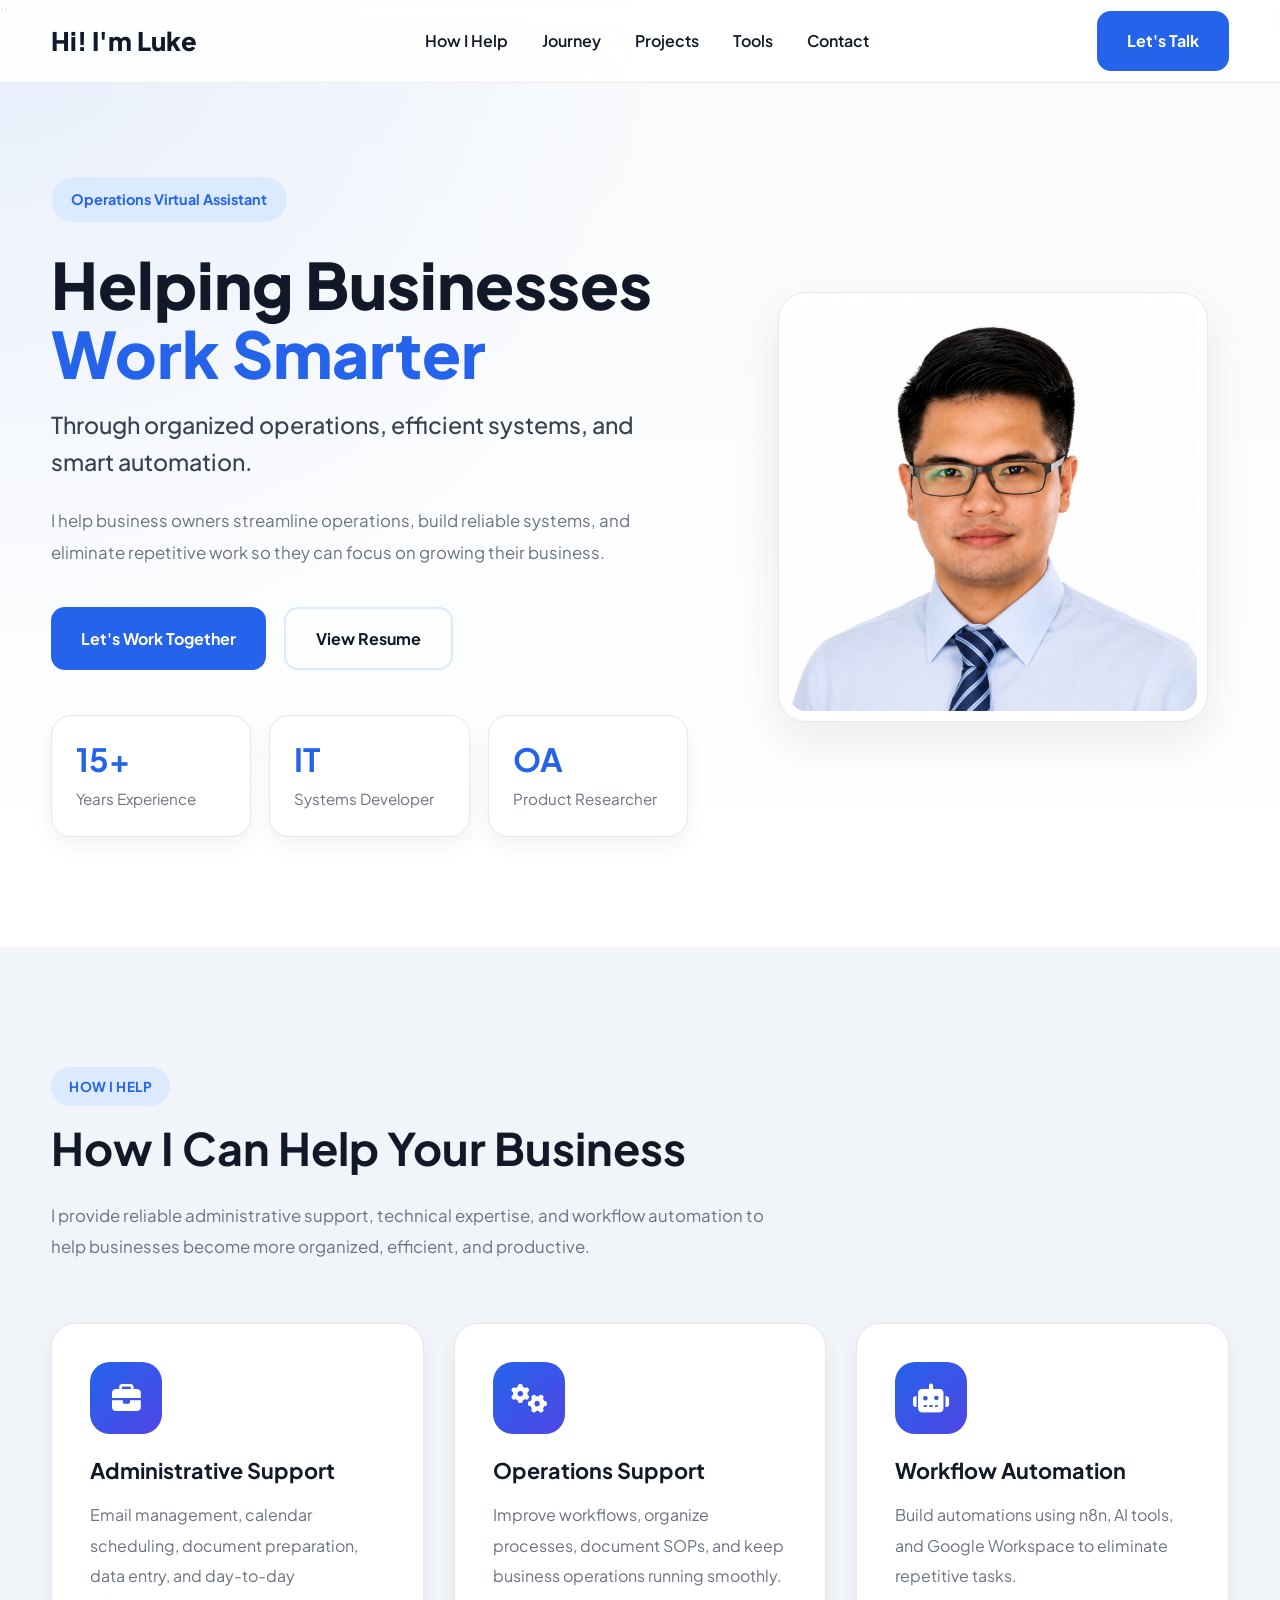
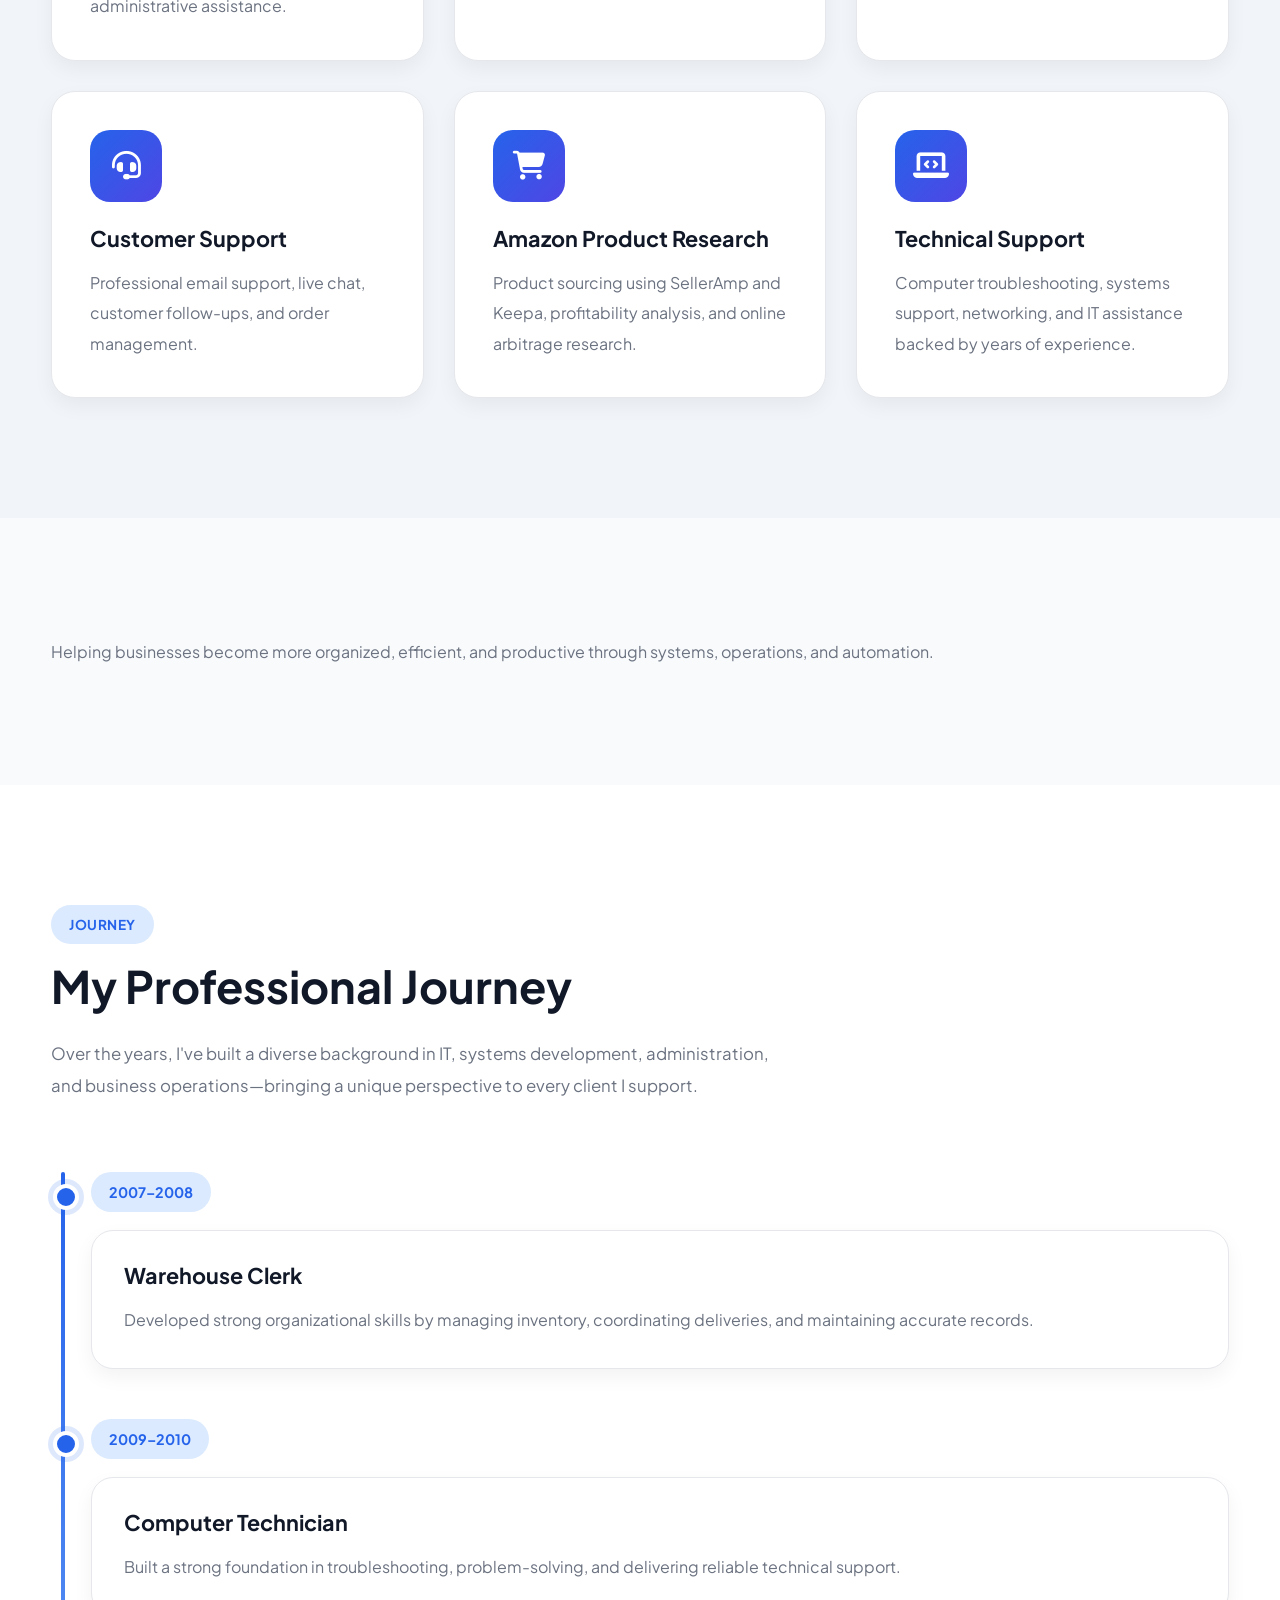
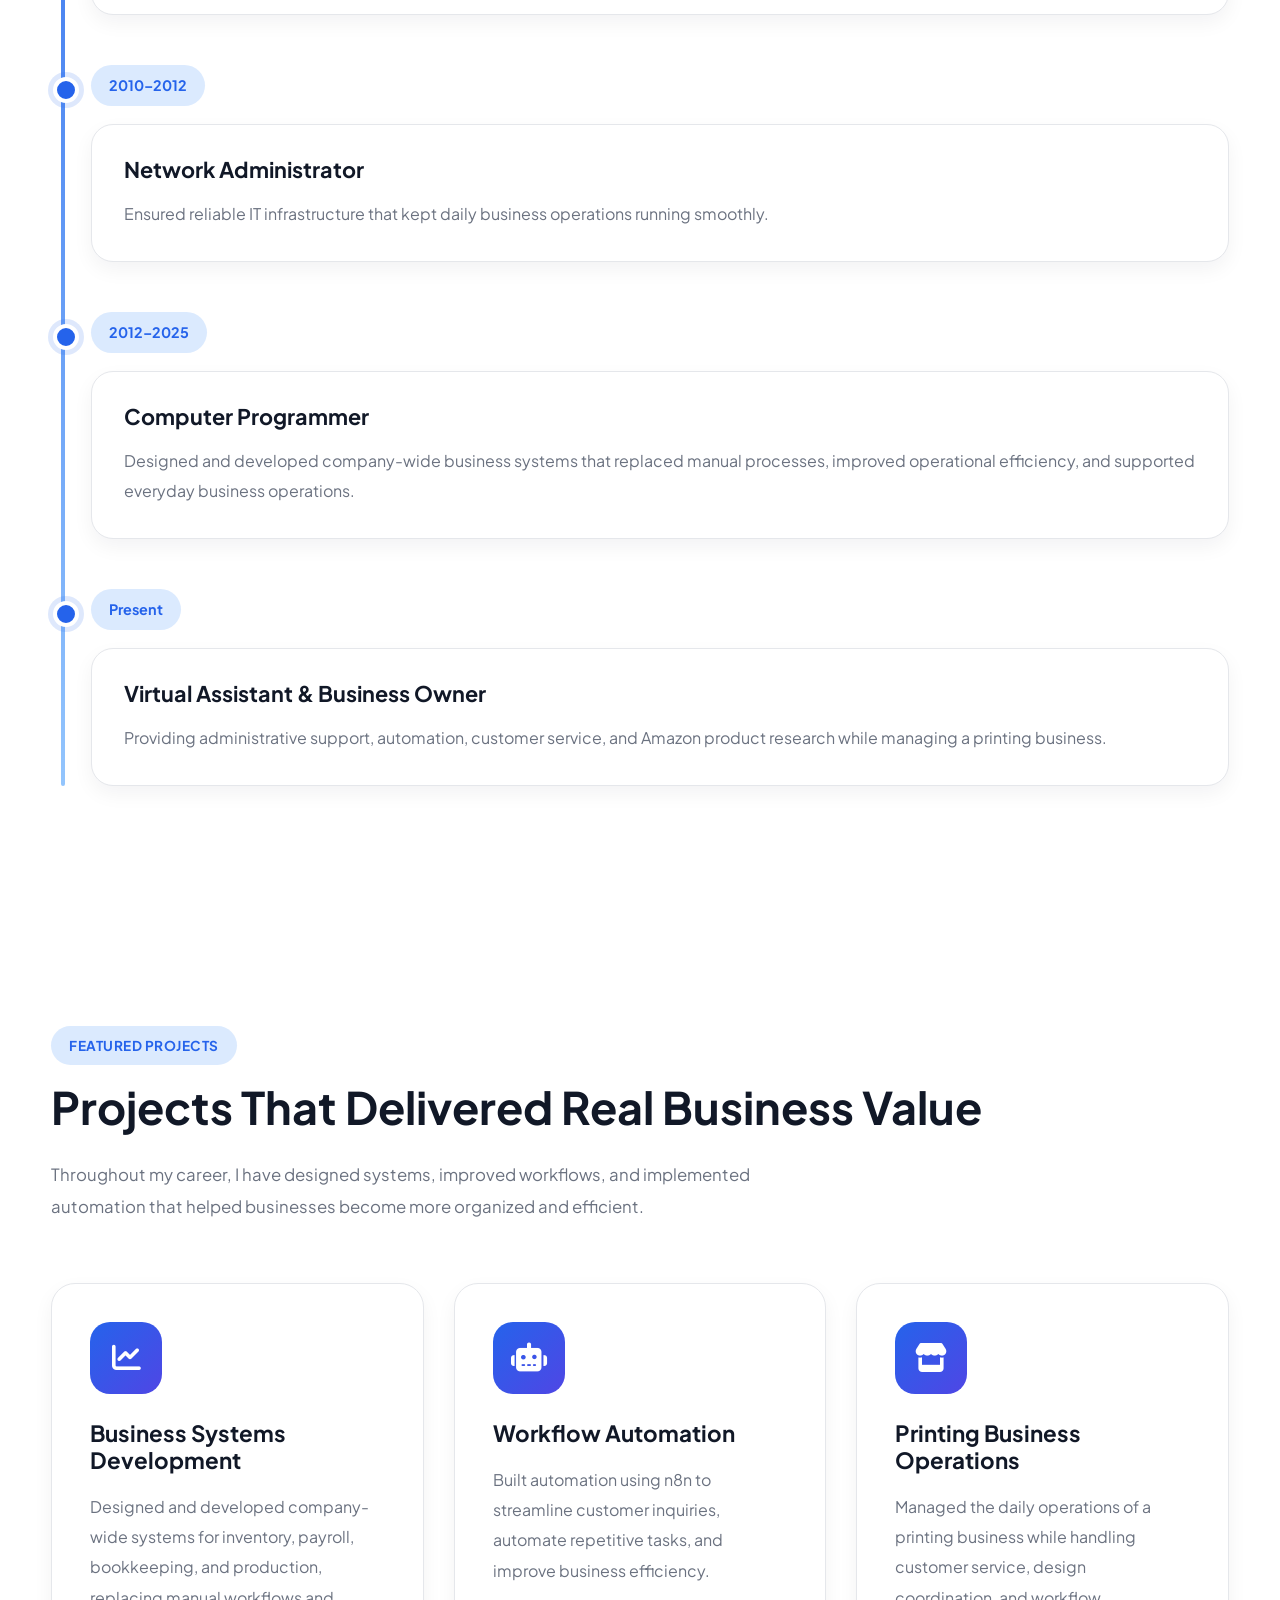
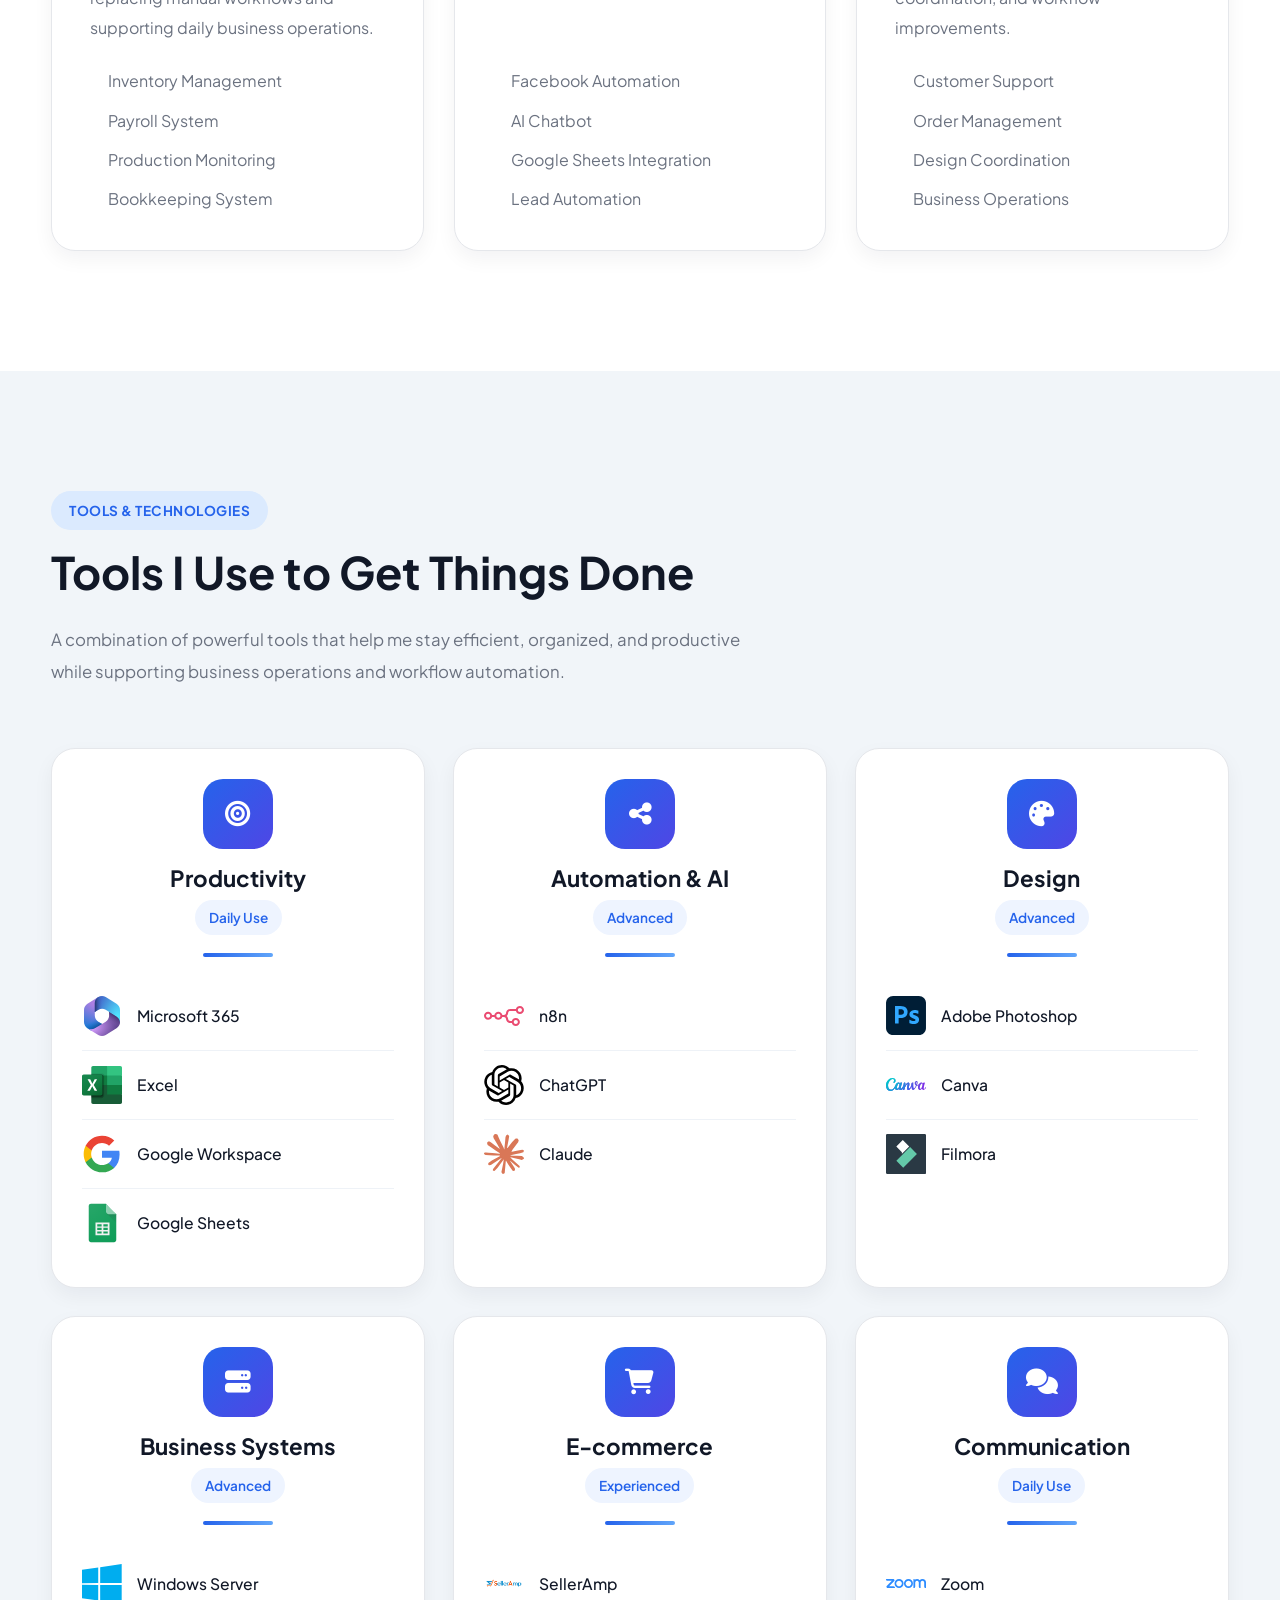
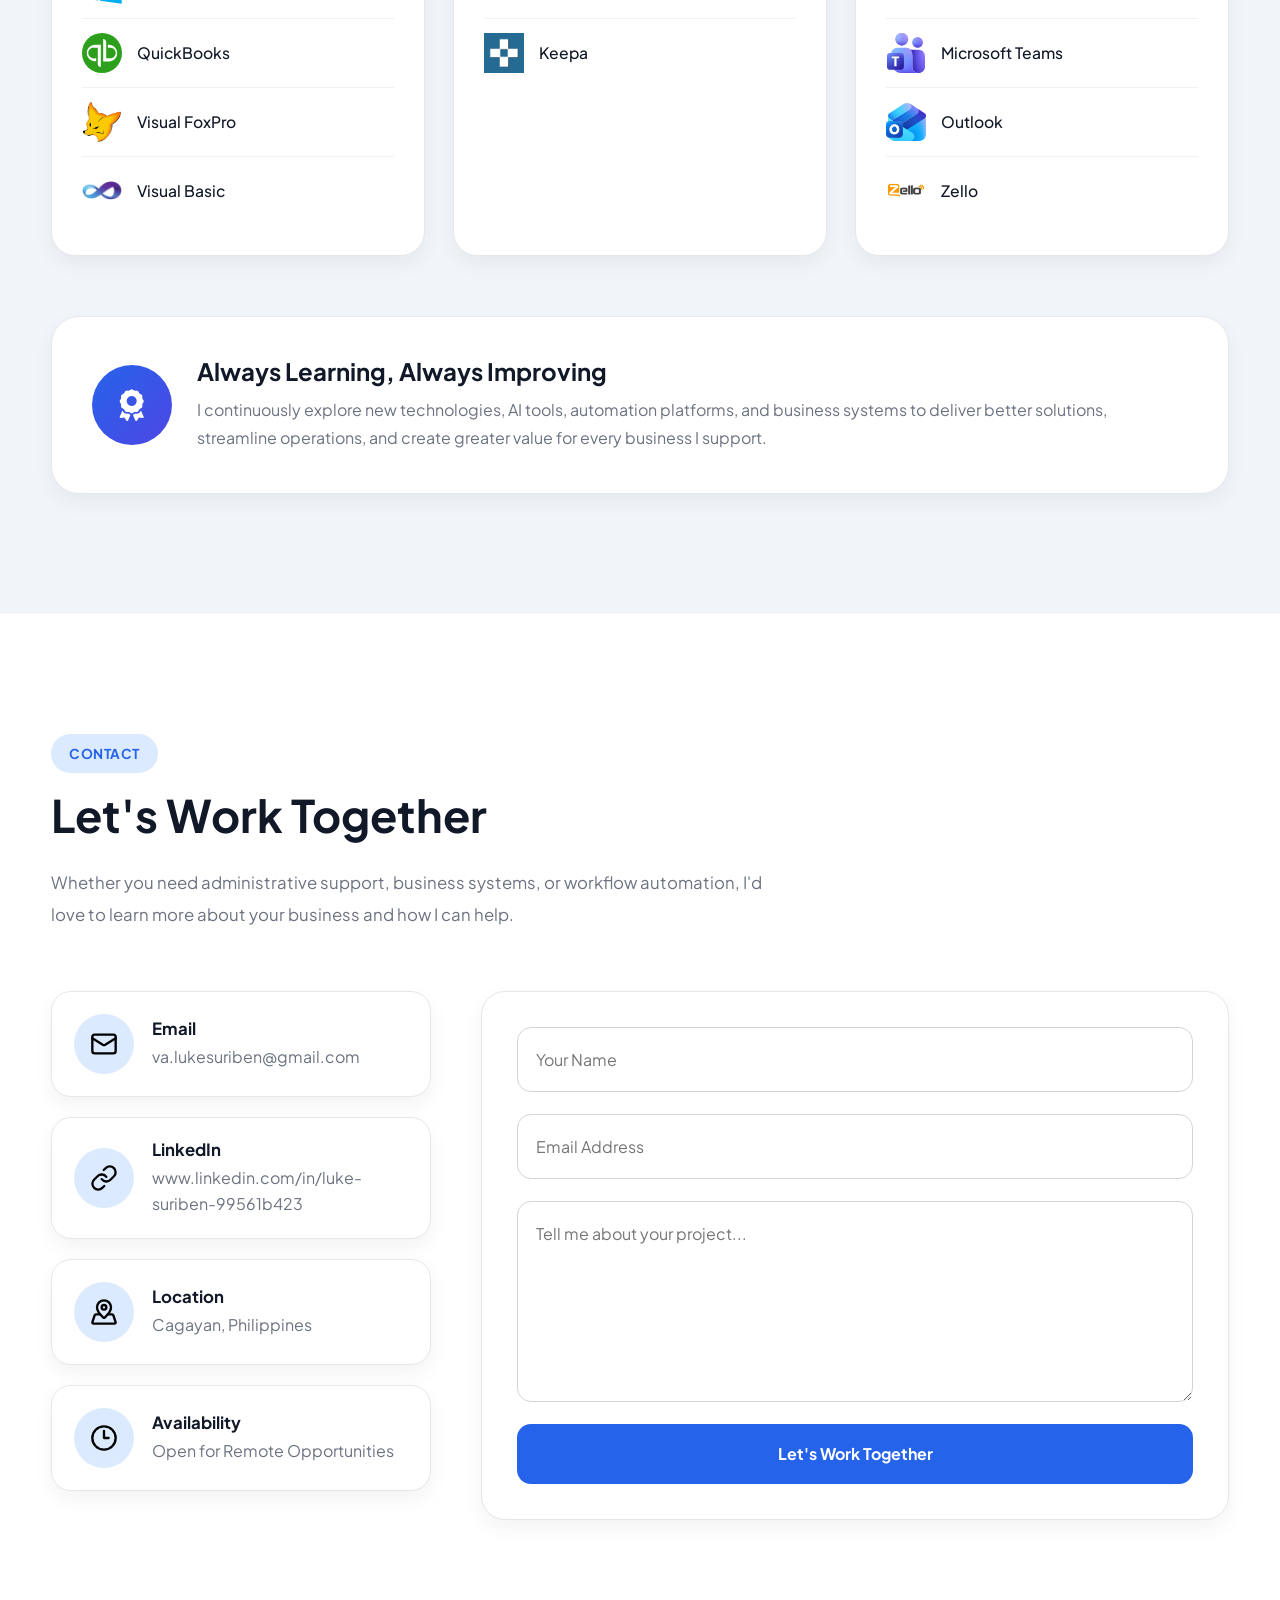
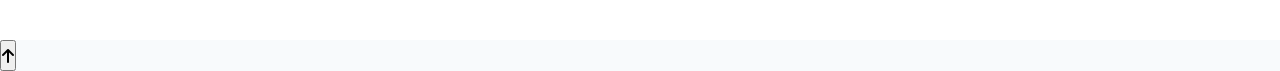
==== commit 2d632154: "Update Timeline and Resume" ====
--- a/index.html
+++ b/index.html
@@ -107,7 +107,7 @@
                     Let's Work Together
                 </a>
 
-                <a href="assets/Resume.pdf"
+                <a href="assets/Luke_Suriben_Resume.pdf"
                    class="btn-secondary"
                    target="_blank">
 
@@ -291,7 +291,26 @@
             <div class="timeline-item">
 
                 <div class="timeline-year">
-                    2005–2006
+                    2007–2008
+                </div>
+
+                <div class="timeline-content">
+
+                    <h3>Warehouse Clerk</h3>
+
+                    <p>
+                        Developed strong organizational skills by managing inventory,
+                        coordinating deliveries, and maintaining accurate records.
+                    </p>
+
+                </div>
+
+            </div>
+
+            <div class="timeline-item">
+
+                <div class="timeline-year">
+                    2009–2010
                 </div>
 
                 <div class="timeline-content">
@@ -310,26 +329,7 @@
             <div class="timeline-item">
 
                 <div class="timeline-year">
-                    2007–2008
-                </div>
-
-                <div class="timeline-content">
-
-                    <h3>Warehouse Clerk</h3>
-
-                    <p>
-                        Developed strong organizational skills by managing inventory,
-                        coordinating deliveries, and maintaining accurate records.
-                    </p>
-
-                </div>
-
-            </div>
-
-            <div class="timeline-item">
-
-                <div class="timeline-year">
-                    2008–2012
+                    2010–2012
                 </div>
 
                 <div class="timeline-content">
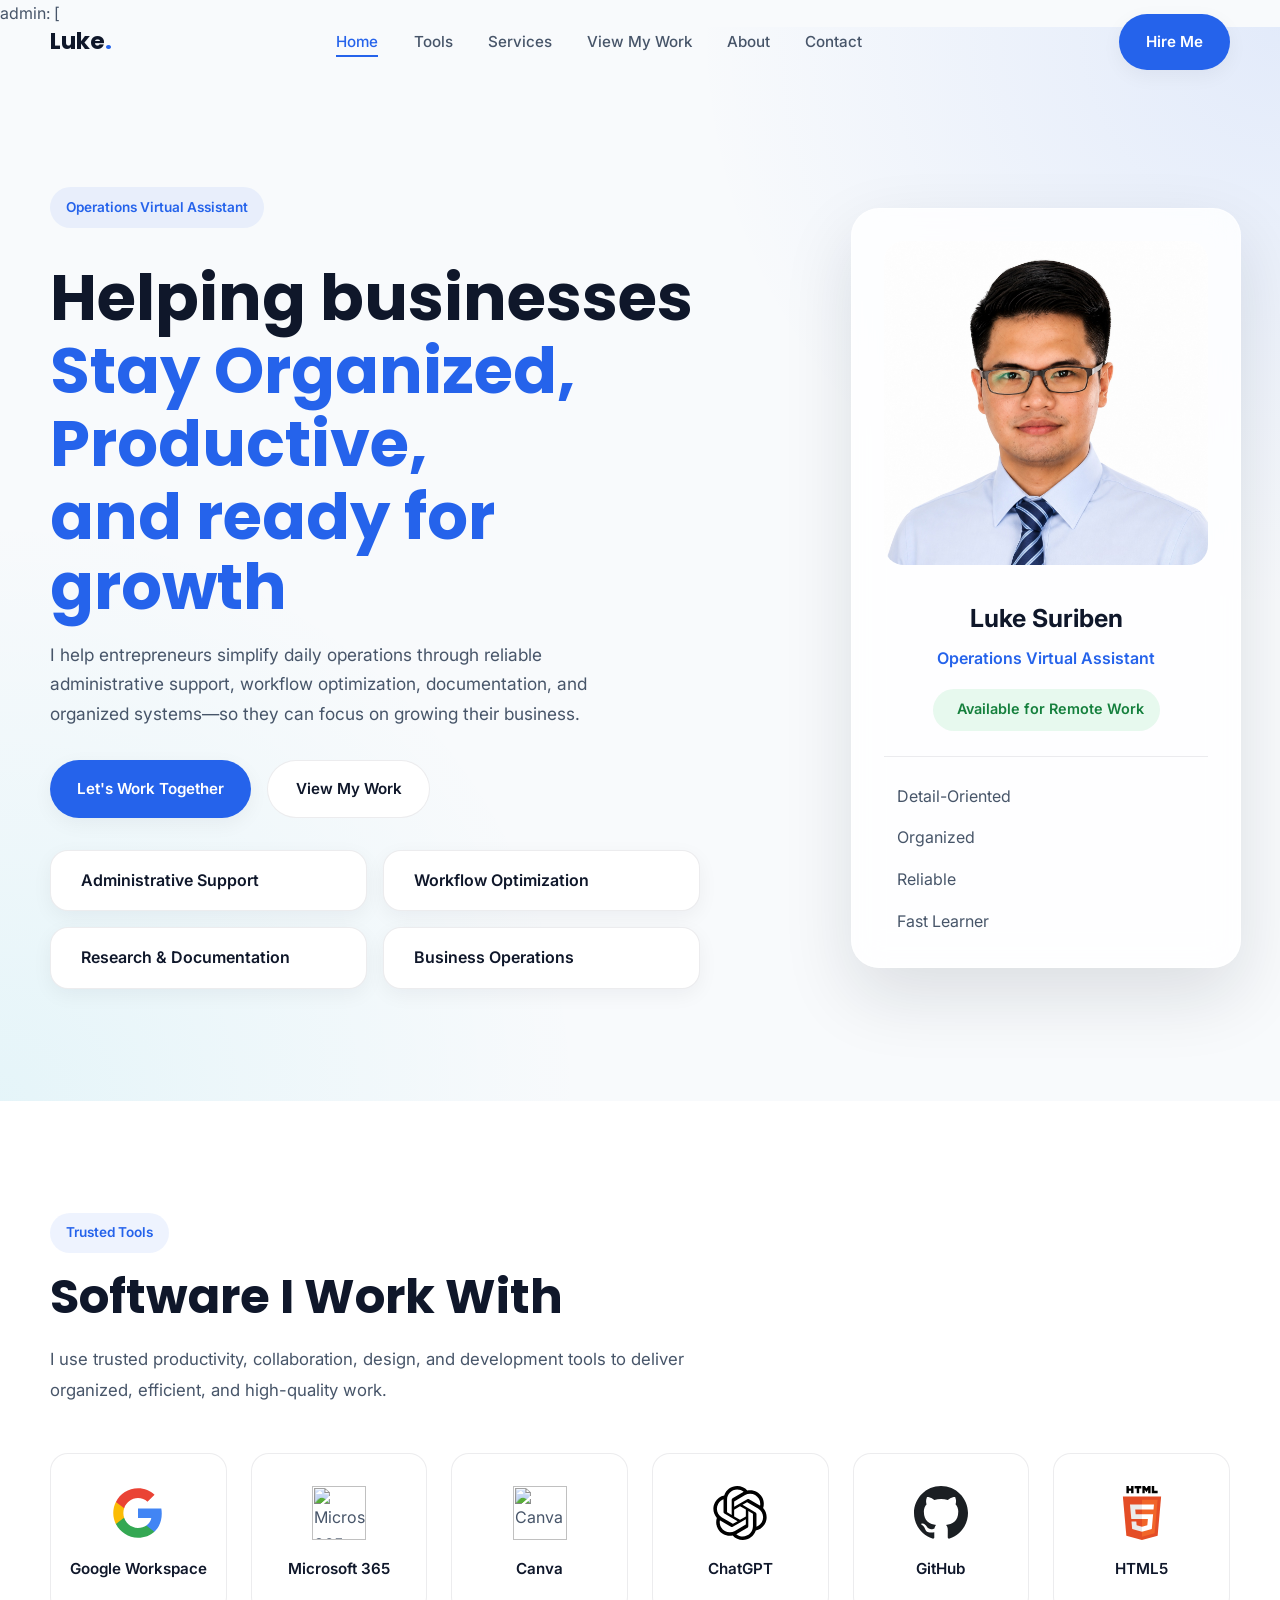
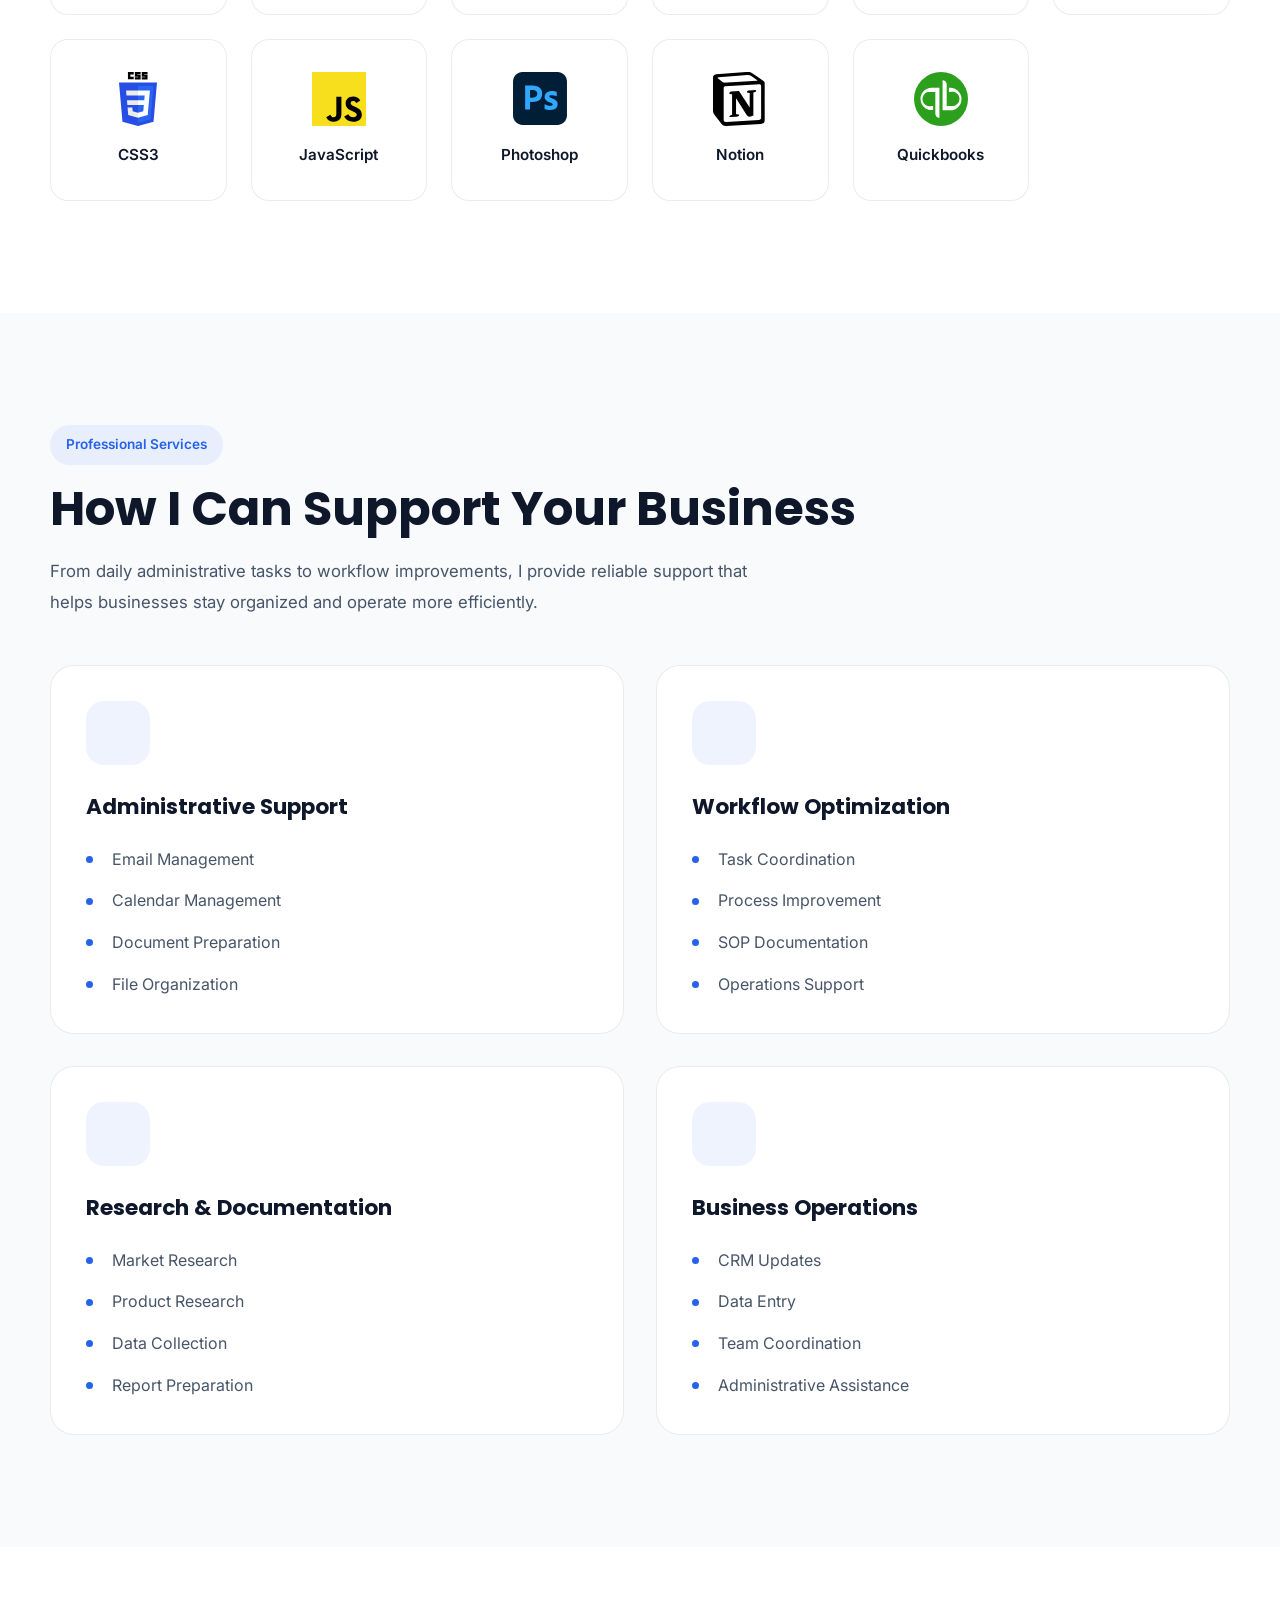
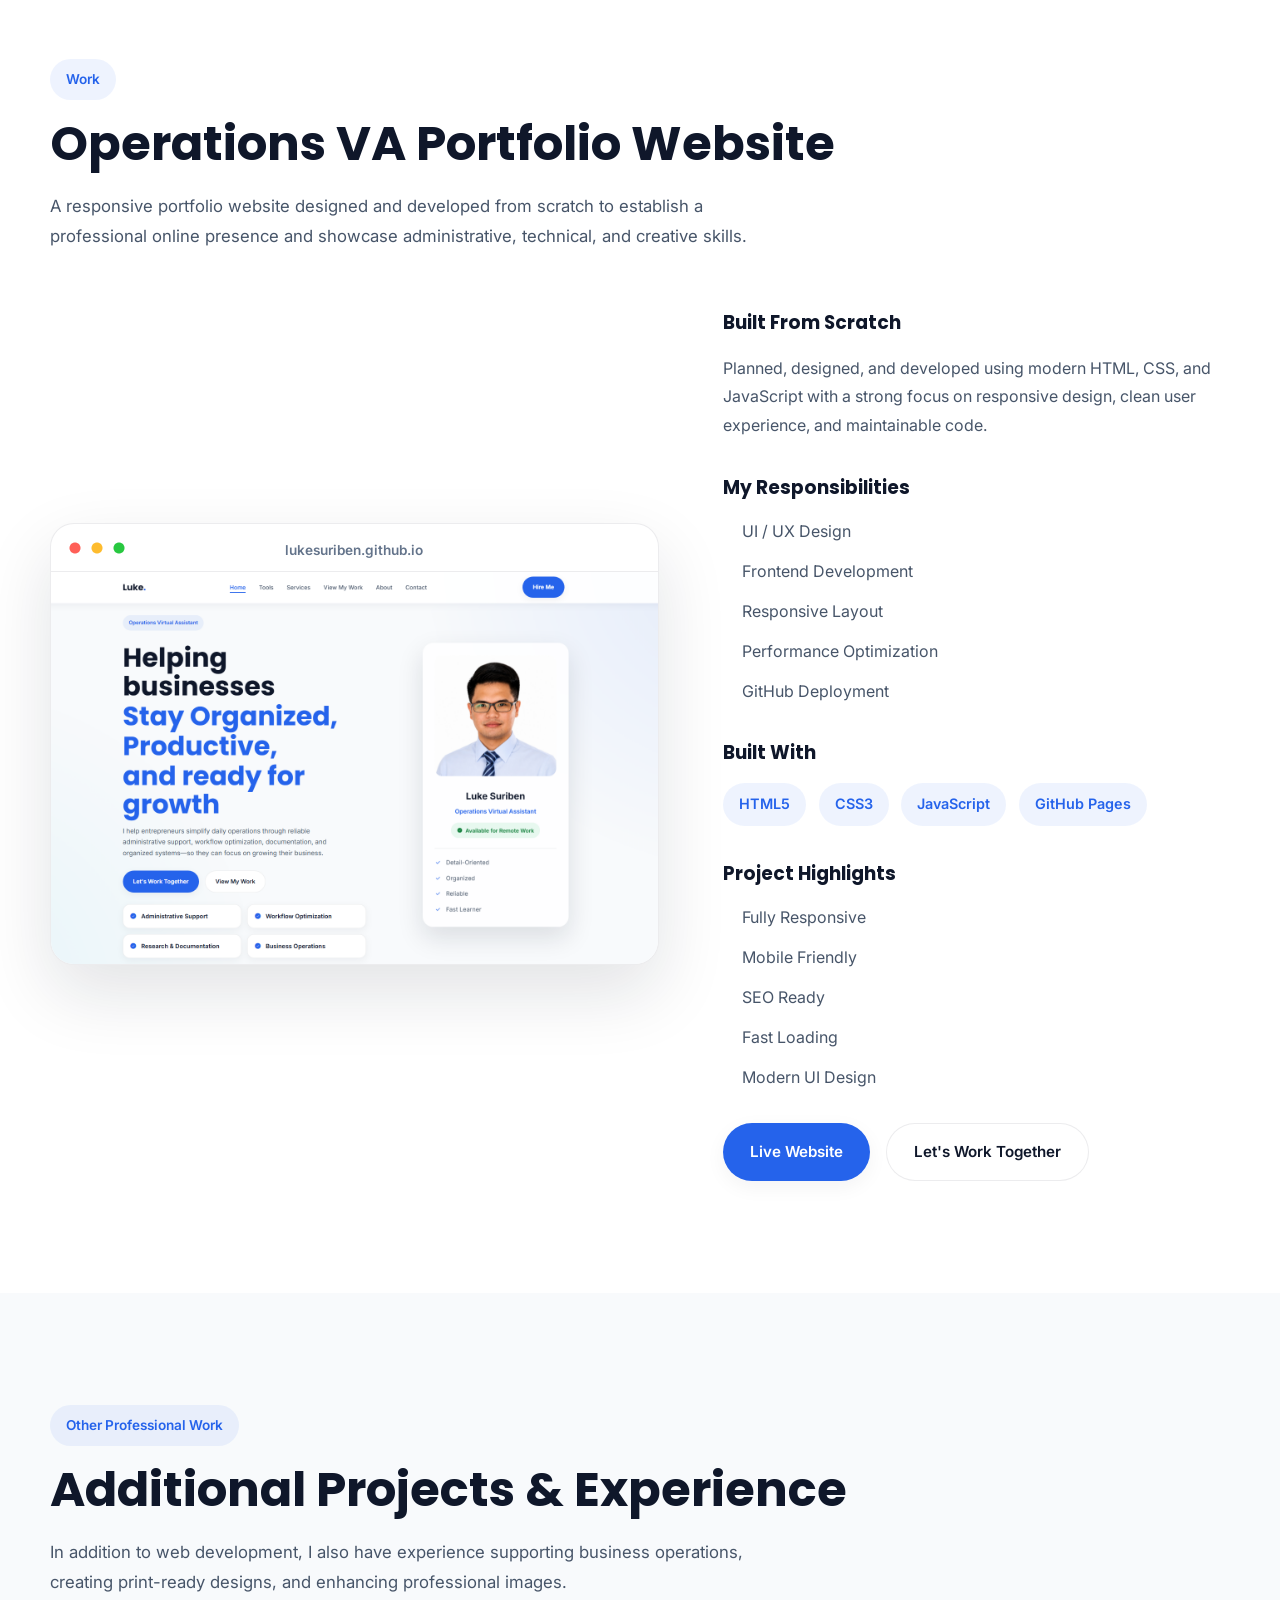
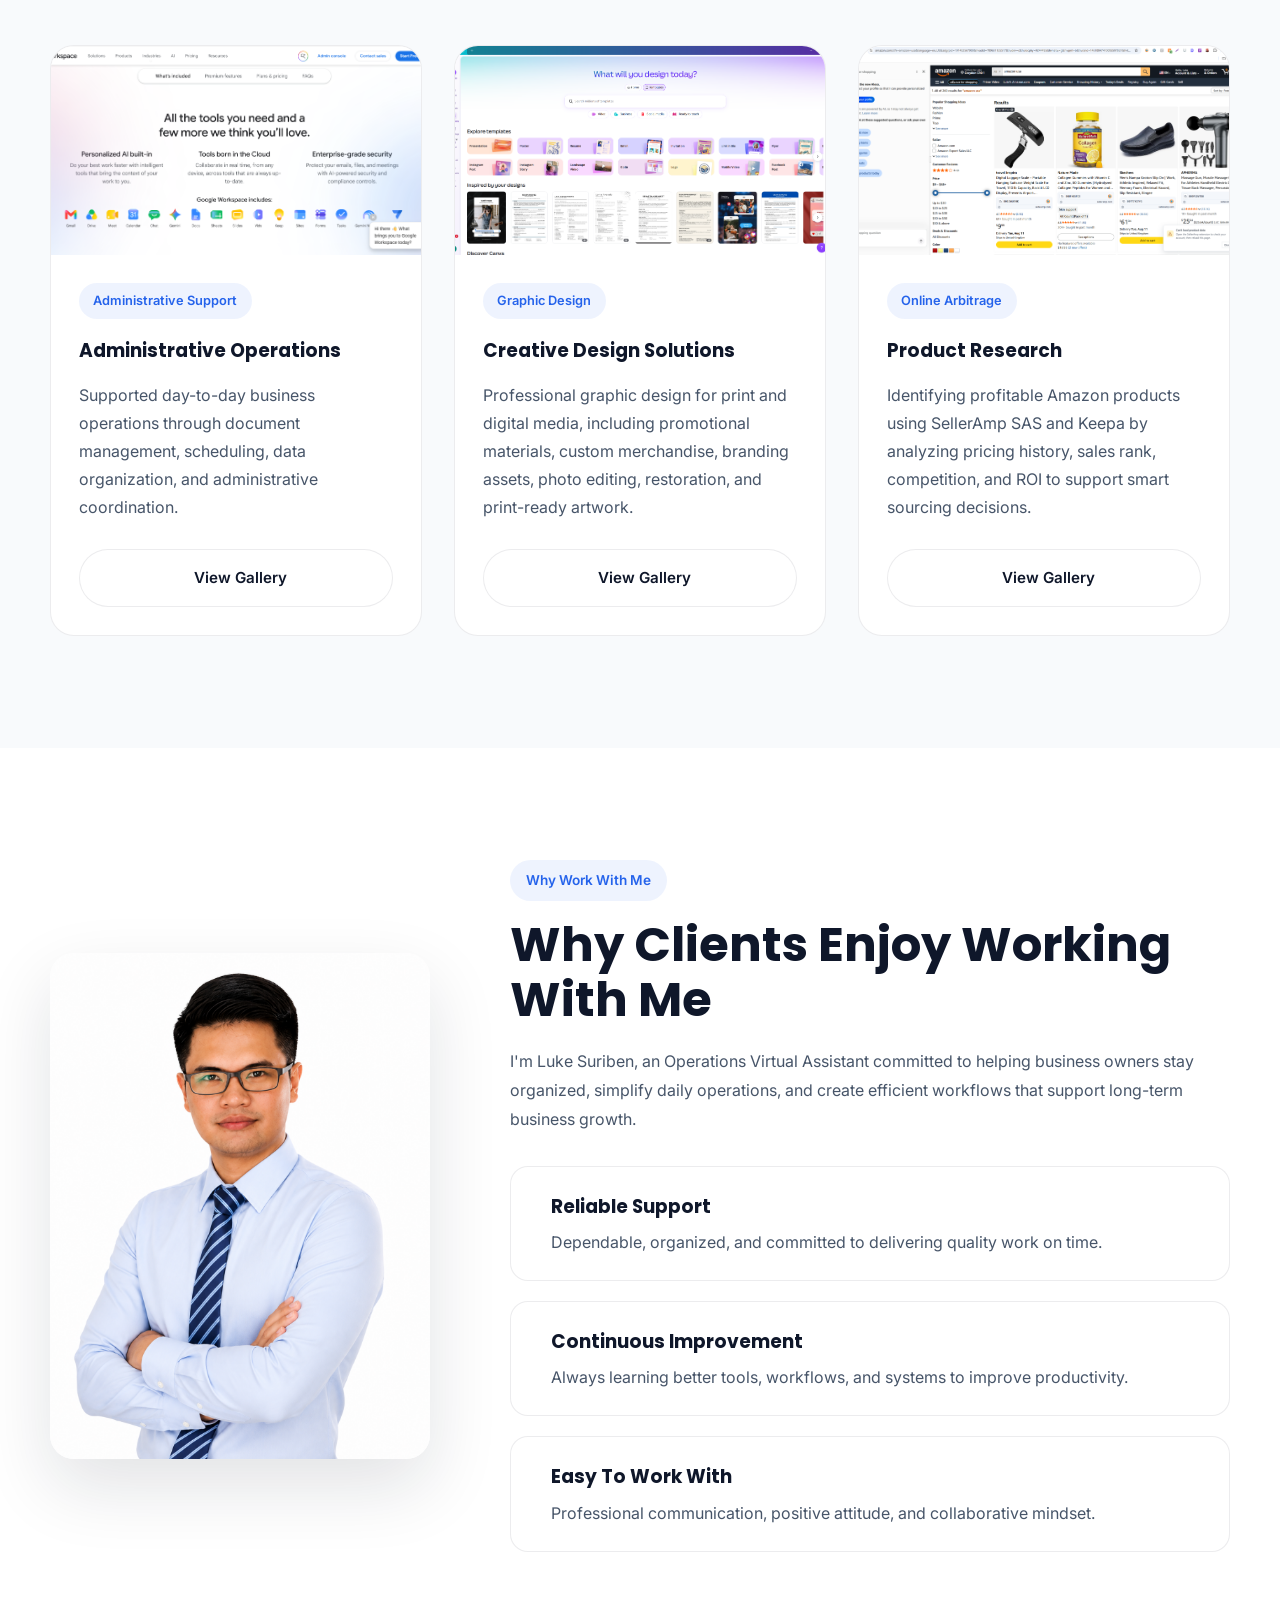
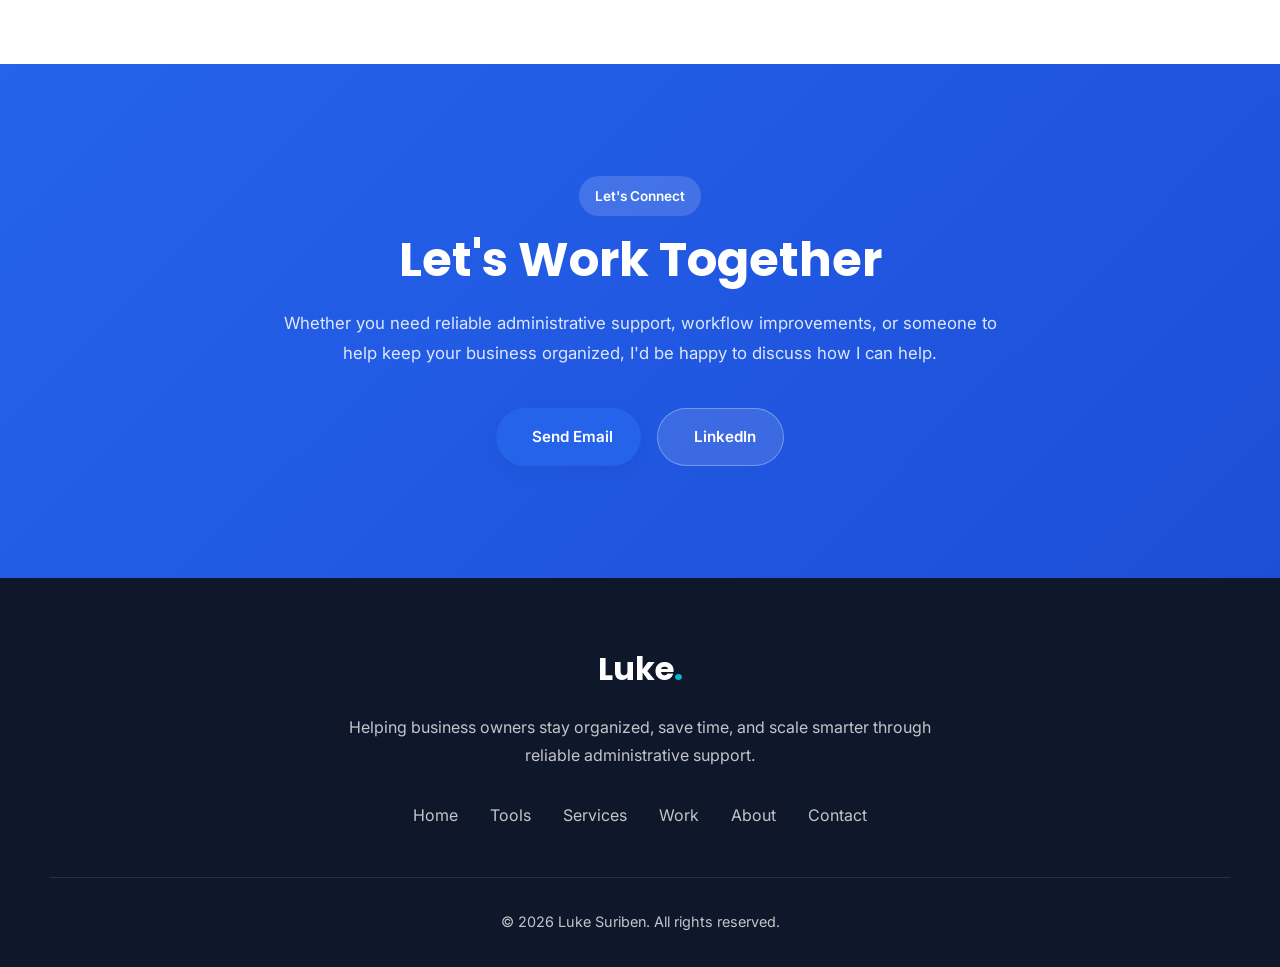
==== commit 54cbbee7: "feat: add interactive project gallery with image viewer" ====
--- a/index.html
+++ b/index.html
@@ -1,1085 +1,1263 @@
+admin: [
 <!DOCTYPE html>
 <html lang="en">
 
 <head>
 
+    <!-- =========================================
+         META
+    ========================================== -->
+
     <meta charset="UTF-8">
 
     <meta name="viewport" content="width=device-width, initial-scale=1.0">
 
-    <title>Luke Anthony Suriben | Virtual Assistant</title>
+    <title>
+        Luke Suriben | Operations Virtual Assistant
+    </title>
+
+    <meta name="description"
+        content="Professional Operations Virtual Assistant providing administrative support, workflow optimization, documentation, research, and business operations support.">
+
+    <meta name="keywords"
+        content="Virtual Assistant, Operations VA, Administrative Assistant, Executive Assistant, Portfolio">
+
+    <meta name="author" content="Luke Suriben">
+
+    <!-- =========================================
+         GOOGLE FONTS
+    ========================================== -->
+
+    <link rel="preconnect" href="https://fonts.googleapis.com">
+
+    <link rel="preconnect" href="https://fonts.gstatic.com" crossorigin>
+
+    <link
+        href="https://fonts.googleapis.com/css2?family=Inter:wght@400;500;600;700&family=Poppins:wght@600;700;800&display=swap"
+        rel="stylesheet">
+
+    <!-- =========================================
+         REMIX ICON
+    ========================================== -->
+
+    <link href="https://cdn.jsdelivr.net/npm/remixicon@4.6.0/fonts/remixicon.css" rel="stylesheet">
+
+    <!-- =========================================
+         CSS
+    ========================================== -->
 
     <link rel="stylesheet" href="style.css">
 
-    <link rel="preconnect" href="https://fonts.googleapis.com">
-
-    <link rel="preconnect" href="https://fonts.gstatic.com" crossorigin>
-
-    <link href="https://fonts.googleapis.com/css2?family=Plus+Jakarta+Sans:wght@200;300;400;500;600;700;800&display=swap" rel="stylesheet">
-
-    <link rel="stylesheet"
-    href="https://cdnjs.cloudflare.com/ajax/libs/font-awesome/6.6.0/css/all.min.css">
-
-    <link rel="stylesheet"
-    href="https://unpkg.com/aos@2.3.4/dist/aos.css">
-
 </head>
 
 <body>
 
-<div id="progress-bar" class="scroll-progress"></div>''
-
-<header class="navbar">
-
-    <div class="container nav-container">
-
-        <a href="#" class="logo">
-            Hi! I'm Luke
-        </a>
-
-        <button class="menu-toggle" id="menu-toggle" aria-label="Toggle menu">
-            <span></span>
-            <span></span>
-            <span></span>
-        </button>
-
-        <nav id="main-nav">
-
-            <ul class="nav-links">
-
-                <li><a href="#help">How I Help</a></li>
-
-                <li><a href="#journey">Journey</a></li>
-
-                <li><a href="#projects">Projects</a></li>
-
-                <li><a href="#tools">Tools</a></li>
-
-                <li><a href="#contact">Contact</a></li>
-
-                <li class="mobile-talk">
-                    <a href="#contact" class="btn-primary">Let's Talk</a>
-                </li>
-
-            </ul>
-
-        </nav>
-
-        <a href="#contact" class="btn-primary desktop-talk">
-            Let's Talk
-        </a>
+    <!-- =========================================
+         HEADER
+    ========================================== -->
+
+    <header class="header">
+
+        <div class="container">
+
+            <nav class="navbar">
+
+                <!-- Logo -->
+
+                <a href="#home" class="navbar__logo">
+
+                    Luke<span class="navbar__logo-accent">.</span>
+
+                </a>
+
+                <!-- Navigation -->
+
+                <ul class="navbar__menu">
+
+                    <li>
+
+                        <a href="#home" class="navbar__link">
+
+                            Home
+
+                        </a>
+
+                    </li>
+
+                    <li>
+
+                        <a href="#tools" class="navbar__link">
+
+                            Tools
+
+                        </a>
+
+                    </li>
+
+                    <li>
+
+                        <a href="#services" class="navbar__link">
+
+                            Services
+
+                        </a>
+
+                    </li>
+
+                    <li>
+
+                        <a href="#work" class="navbar__link">
+
+                            View My Work
+
+                        </a>
+
+                    </li>
+
+                    <li>
+
+                        <a href="#about" class="navbar__link">
+
+                            About
+
+                        </a>
+
+                    </li>
+
+                    <li>
+
+                        <a href="#contact" class="navbar__link">
+
+                            Contact
+
+                        </a>
+
+                    </li>
+
+                </ul>
+
+                <!-- CTA -->
+
+                <a href="#contact" class="button button--primary navbar__button">
+
+                    Hire Me
+
+                </a>
+
+                <!-- Mobile Toggle -->
+
+                <button class="navbar__toggle" aria-label="Toggle Navigation">
+
+                    <span></span>
+
+                    <span></span>
+
+                    <span></span>
+
+                </button>
+
+            </nav>
+
+        </div>
+
+    </header>
+
+    <!-- =========================================
+         MAIN
+    ========================================== -->
+
+    <main>
+
+        <!-- =========================================
+             HERO
+        ========================================== -->
+
+        <section id="home" class="hero">
+
+            <div class="container hero__container">
+
+                <!-- LEFT COLUMN -->
+
+                <div class="hero__content">
+
+                    <span class="section-badge">
+
+                        Operations Virtual Assistant
+
+                    </span>
+
+                    <h1 class="hero__title">
+
+                        Helping businesses
+
+                        <span>Stay Organized,</span>
+
+                        <span>Productive,</span>
+
+                        <span>and ready for growth</span>
+
+                    </h1>
+
+                    <p class="hero__description">
+
+                        I help entrepreneurs simplify daily operations through
+                        reliable administrative support, workflow optimization,
+                        documentation, and organized systems—so they can focus
+                        on growing their business.
+
+                    </p>
+
+                    <div class="hero__buttons">
+
+                        <a href="#contact" class="button button--primary">
+
+                            Let's Work Together
+
+                        </a>
+
+                        <a href="#work" class="button button--secondary">
+
+                            View My Work
+
+                        </a>
+
+                    </div>
+
+                    <ul class="hero__highlights">
+
+                        <li>
+
+                            <i class="ri-checkbox-circle-fill"></i>
+
+                            Administrative Support
+
+                        </li>
+
+                        <li>
+
+                            <i class="ri-checkbox-circle-fill"></i>
+
+                            Workflow Optimization
+
+                        </li>
+
+                        <li>
+
+                            <i class="ri-checkbox-circle-fill"></i>
+
+                            Research & Documentation
+
+                        </li>
+
+                        <li>
+
+                            <i class="ri-checkbox-circle-fill"></i>
+
+                            Business Operations
+
+                        </li>
+
+                    </ul>
+
+                </div>
+
+                <!-- RIGHT COLUMN -->
+
+                <div class="hero__visual">
+
+                    <article class="profile-card">
+
+                        <div class="profile-card__image">
+
+                            <img src="assets/images/profile.png" alt="Luke Suriben">
+
+                        </div>
+
+                        <div class="profile-card__content">
+
+                            <h3>
+
+                                Luke Suriben
+
+                            </h3>
+
+                            <p class="profile-card__role">
+
+                                Operations Virtual Assistant
+
+                            </p>
+
+                            <div class="profile-card__availability">
+
+                                <i class="ri-checkbox-circle-fill"></i>
+
+                                Available for Remote Work
+
+                            </div>
+
+                            <div class="profile-card__divider"></div>
+
+                            <ul class="profile-card__skills">
+
+                                <li>
+
+                                    <i class="ri-check-line"></i>
+
+                                    Detail-Oriented
+
+                                </li>
+
+                                <li>
+
+                                    <i class="ri-check-line"></i>
+
+                                    Organized
+
+                                </li>
+
+                                <li>
+
+                                    <i class="ri-check-line"></i>
+
+                                    Reliable
+
+                                </li>
+
+                                <li>
+
+                                    <i class="ri-check-line"></i>
+
+                                    Fast Learner
+
+                                </li>
+
+                            </ul>
+
+                        </div>
+
+                    </article>
+
+                </div>
+
+            </div>
+
+        </section>
+
+
+        <!-- =========================================
+             TRUSTED TOOLS
+        ========================================== -->
+
+        <section id="tools" class="tools">
+
+            <div class="container">
+
+                <span class="section-badge">
+
+                    Trusted Tools
+
+                </span>
+
+                <h2 class="section-title">
+
+                    Software I Work With
+
+                </h2>
+
+                <p class="section-description">
+
+                    I use trusted productivity, collaboration, design, and
+                    development tools to deliver organized, efficient, and
+                    high-quality work.
+
+                </p>
+
+                <div class="tools__grid">
+
+                    <article class="tool">
+
+                        <img src="assets/icons/google.svg" alt="Google Workspace">
+
+                        <span>Google Workspace</span>
+
+                    </article>
+
+                    <article class="tool">
+
+                        <img src="assets/icons/microsoft365.svg" alt="Microsoft 365">
+
+                        <span>Microsoft 365</span>
+
+                    </article>
+
+                    <article class="tool">
+
+                        <img src="assets/icons/canva.svg" alt="Canva">
+
+                        <span>Canva</span>
+
+                    </article>
+
+                    <article class="tool">
+
+                        <img src="assets/icons/chatgpt.svg" alt="ChatGPT">
+
+                        <span>ChatGPT</span>
+
+                    </article>
+
+                    <article class="tool">
+
+                        <img src="assets/icons/github.svg" alt="GitHub">
+
+                        <span>GitHub</span>
+
+                    </article>
+
+                    <article class="tool">
+
+                        <img src="assets/icons/html5.svg" alt="HTML5">
+
+                        <span>HTML5</span>
+
+                    </article>
+
+                    <article class="tool">
+
+                        <img src="assets/icons/css3.svg" alt="CSS3">
+
+                        <span>CSS3</span>
+
+                    </article>
+
+                    <article class="tool">
+
+                        <img src="assets/icons/javascript.svg" alt="JavaScript">
+
+                        <span>JavaScript</span>
+
+                    </article>
+
+                    <article class="tool">
+
+                        <img src="assets/icons/photoshop.svg" alt="Adobe Photoshop">
+
+                        <span>Photoshop</span>
+
+                    </article>
+
+                    <article class="tool">
+
+                        <img src="assets/icons/notion.svg" alt="Notion">
+
+                        <span>Notion</span>
+
+                    </article>
+
+                    <article class="tool">
+
+                        <img src="assets/icons/quickbooks.svg" alt="Quickbooks">
+
+                        <span>Quickbooks</span>
+
+                    </article>
+
+                </div>
+
+            </div>
+
+        </section>
+
+        <!-- =========================================
+             SERVICES
+        ========================================== -->
+
+        <section id="services" class="services">
+
+            <div class="container">
+
+                <span class="section-badge">
+
+                    Professional Services
+
+                </span>
+
+                <h2 class="section-title">
+
+                    How I Can Support Your Business
+
+                </h2>
+
+                <p class="section-description">
+
+                    From daily administrative tasks to workflow improvements,
+                    I provide reliable support that helps businesses stay
+                    organized and operate more efficiently.
+
+                </p>
+
+                <div class="services__grid">
+
+                    <!-- Card 1 -->
+
+                    <article class="service-card">
+
+                        <div class="service-card__icon">
+
+                            <i class="ri-folder-chart-line"></i>
+
+                        </div>
+
+                        <h3>
+
+                            Administrative Support
+
+                        </h3>
+
+                        <ul>
+
+                            <li>Email Management</li>
+
+                            <li>Calendar Management</li>
+
+                            <li>Document Preparation</li>
+
+                            <li>File Organization</li>
+
+                        </ul>
+
+                    </article>
+
+                    <!-- Card 2 -->
+
+                    <article class="service-card">
+
+                        <div class="service-card__icon">
+
+                            <i class="ri-settings-3-line"></i>
+
+                        </div>
+
+                        <h3>
+
+                            Workflow Optimization
+
+                        </h3>
+
+                        <ul>
+
+                            <li>Task Coordination</li>
+
+                            <li>Process Improvement</li>
+
+                            <li>SOP Documentation</li>
+
+                            <li>Operations Support</li>
+
+                        </ul>
+
+                    </article>
+
+                    <!-- Card 3 -->
+
+                    <article class="service-card">
+
+                        <div class="service-card__icon">
+
+                            <i class="ri-search-eye-line"></i>
+
+                        </div>
+
+                        <h3>
+
+                            Research & Documentation
+
+                        </h3>
+
+                        <ul>
+
+                            <li>Market Research</li>
+
+                            <li>Product Research</li>
+
+                            <li>Data Collection</li>
+
+                            <li>Report Preparation</li>
+
+                        </ul>
+
+                    </article>
+
+                    <!-- Card 4 -->
+
+                    <article class="service-card">
+
+                        <div class="service-card__icon">
+
+                            <i class="ri-briefcase-4-line"></i>
+
+                        </div>
+
+                        <h3>
+
+                            Business Operations
+
+                        </h3>
+
+                        <ul>
+
+                            <li>CRM Updates</li>
+
+                            <li>Data Entry</li>
+
+                            <li>Team Coordination</li>
+
+                            <li>Administrative Assistance</li>
+
+                        </ul>
+
+                    </article>
+
+                </div>
+
+            </div>
+
+        </section>
+
+        <!-- =========================================
+             FEATURED CASE STUDY
+        ========================================== -->
+
+        <section id="work" class="case-study">
+
+            <div class="container">
+
+                <span class="section-badge">
+
+                    Work
+
+                </span>
+
+                <h2 class="section-title">
+
+                    Operations VA Portfolio Website
+
+                </h2>
+
+                <p class="section-description">
+
+                    A responsive portfolio website designed and developed from
+                    scratch to establish a professional online presence and
+                    showcase administrative, technical, and creative skills.
+
+                </p>
+
+                <div class="case-study__wrapper">
+
+                    <!-- LEFT -->
+
+                    <div class="case-study__image">
+
+                        <img src="assets/images/featured-project.png" alt="Operations VA Portfolio Website">
+
+                    </div>
+
+                    <!-- RIGHT -->
+
+                    <div class="case-study__content">
+
+                        <div class="case-study__block">
+
+                            <h3>
+
+                                Built From Scratch
+
+                            </h3>
+
+                            <p>
+
+                                Planned, designed, and developed using modern
+                                HTML, CSS, and JavaScript with a strong focus on
+                                responsive design, clean user experience, and
+                                maintainable code.
+
+                            </p>
+
+                        </div>
+
+                        <div class="case-study__block">
+
+                            <h3>
+
+                                My Responsibilities
+
+                            </h3>
+
+                            <ul>
+
+                                <li>UI / UX Design</li>
+
+                                <li>Frontend Development</li>
+
+                                <li>Responsive Layout</li>
+
+                                <li>Performance Optimization</li>
+
+                                <li>GitHub Deployment</li>
+
+                            </ul>
+
+                        </div>
+
+                        <div class="case-study__block">
+
+                            <h3>
+
+                                Built With
+
+                            </h3>
+
+                            <div class="tech-stack">
+
+                                <span>HTML5</span>
+
+                                <span>CSS3</span>
+
+                                <span>JavaScript</span>
+
+                                <span>GitHub Pages</span>
+
+                            </div>
+
+                        </div>
+
+                        <div class="case-study__block">
+
+                            <h3>
+
+                                Project Highlights
+
+                            </h3>
+
+                            <ul>
+
+                                <li>Fully Responsive</li>
+
+                                <li>Mobile Friendly</li>
+
+                                <li>SEO Ready</li>
+
+                                <li>Fast Loading</li>
+
+                                <li>Modern UI Design</li>
+
+                            </ul>
+
+                        </div>
+
+                        <div class="case-study__buttons">
+
+                            <a href="https://lukesuriben.github.io/portfolio/" target="_blank"
+                                class="button button--primary">
+
+                                Live Website
+
+                            </a>
+
+                            <a href="#contact" class="button button--secondary">
+
+                                Let's Work Together
+
+                            </a>
+
+                        </div>
+
+                    </div>
+
+                </div>
+
+            </div>
+
+        </section>
+
+        <!-- =========================================
+             OTHER PROFESSIONAL WORK
+        ========================================== -->
+
+        <section class="projects">
+
+            <div class="container">
+
+                <span class="section-badge">
+
+                    Other Professional Work
+
+                </span>
+
+                <h2 class="section-title">
+
+                    Additional Projects & Experience
+
+                </h2>
+
+                <p class="section-description">
+
+                    In addition to web development, I also have experience
+                    supporting business operations, creating print-ready
+                    designs, and enhancing professional images.
+
+                </p>
+
+                <div class="projects__grid">
+
+                    <!-- PROJECT 1 -->
+
+                    <article class="project-card">
+
+                        <img src="assets/images/project-admin.png" alt="Administrative Operations">
+
+                        <div class="project-card__content">
+
+                            <span class="project-card__category">
+
+                                Administrative Support
+
+                            </span>
+
+                            <h3>
+
+                                Administrative Operations
+
+                            </h3>
+
+                            <p>
+
+                                Supported day-to-day business operations through
+                                document management, scheduling, data organization,
+                                and administrative coordination.
+
+                            </p>
+
+                            <div class="project-card__actions">
+
+                                <button class="button button--secondary project-card__view" data-gallery="admin">
+
+                                    <i class="ri-image-line"></i>
+
+                                    View Gallery
+
+                                </button>
+
+                            </div>
+
+                        </div>
+
+                    </article>
+
+                    <!-- PROJECT 2 -->
+
+                    <article class="project-card">
+
+                        <img src="assets/images/project-graphics.png" alt="Custom ID Card Design">
+
+                        <div class="project-card__content">
+
+                            <span class="project-card__category">
+
+                                Graphic Design
+
+                            </span>
+
+                            <h3>
+
+                                Creative Design Solutions
+
+                            </h3>
+
+                            <p>
+
+                                Professional graphic design for print and digital media,
+                                including promotional materials, custom merchandise, branding assets,
+                                photo editing, restoration, and print-ready artwork.
+
+                            </p>
+
+                            <div class="project-card__actions">
+
+                                <button class="button button--secondary project-card__view" data-gallery="graphics">
+
+                                    <i class="ri-image-line"></i>
+
+                                    View Gallery
+
+                                </button>
+
+                            </div>
+
+                        </div>
+
+                    </article>
+
+                    <!-- PROJECT 3 -->
+
+                    <article class="project-card">
+
+                        <img src="assets/images/project-pr.png" alt="Product Research">
+
+                        <div class="project-card__content">
+
+                            <span class="project-card__category">
+
+                                Online Arbitrage
+
+                            </span>
+
+                            <h3>
+
+                                Product Research
+
+                            </h3>
+
+                            <p>
+
+                                Identifying profitable Amazon products using SellerAmp SAS and Keepa by analyzing
+                                pricing history,
+                                sales rank, competition, and ROI to support smart sourcing decisions.
+
+                            </p>
+
+                            <div class="project-card__actions">
+
+                                <button class="button button--secondary project-card__view" data-gallery="research">
+
+                                    <i class="ri-image-line"></i>
+
+                                    View Gallery
+
+                                </button>
+
+                            </div>
+
+                        </div>
+
+                    </article>
+
+                </div>
+
+            </div>
+
+        </section>
+
+        <!-- =========================================
+             ABOUT
+        ========================================== -->
+
+        <section id="about" class="about">
+
+            <div class="container">
+
+                <div class="about__wrapper">
+
+                    <!-- LEFT -->
+
+                    <div class="about__image">
+
+                        <img src="assets/images/profile-about.png" alt="Luke Suriben">
+
+                    </div>
+
+                    <!-- RIGHT -->
+
+                    <div class="about__content">
+
+                        <span class="section-badge">
+
+                            Why Work With Me
+
+                        </span>
+
+                        <h2 class="section-title">
+
+                            Why Clients Enjoy
+                            Working With Me
+
+                        </h2>
+
+                        <p class="about__intro">
+
+                            I'm Luke Suriben, an Operations Virtual Assistant
+                            committed to helping business owners stay organized,
+                            simplify daily operations, and create efficient
+                            workflows that support long-term business growth.
+
+                        </p>
+
+                        <div class="about__cards">
+
+                            <article class="about-card">
+
+                                <i class="ri-check-double-line"></i>
+
+                                <div>
+
+                                    <h3>
+
+                                        Reliable Support
+
+                                    </h3>
+
+                                    <p>
+
+                                        Dependable, organized, and committed
+                                        to delivering quality work on time.
+
+                                    </p>
+
+                                </div>
+
+                            </article>
+
+                            <article class="about-card">
+
+                                <i class="ri-lightbulb-flash-line"></i>
+
+                                <div>
+
+                                    <h3>
+
+                                        Continuous Improvement
+
+                                    </h3>
+
+                                    <p>
+
+                                        Always learning better tools,
+                                        workflows, and systems to
+                                        improve productivity.
+
+                                    </p>
+
+                                </div>
+
+                            </article>
+
+                            <article class="about-card">
+
+                                <i class="ri-team-line"></i>
+
+                                <div>
+
+                                    <h3>
+
+                                        Easy To Work With
+
+                                    </h3>
+
+                                    <p>
+
+                                        Professional communication,
+                                        positive attitude,
+                                        and collaborative mindset.
+
+                                    </p>
+
+                                </div>
+
+                            </article>
+
+                        </div>
+
+                    </div>
+
+                </div>
+
+            </div>
+
+        </section>
+
+        <!-- =========================================
+             CONTACT
+        ========================================== -->
+
+        <section id="contact" class="contact">
+
+            <div class="container">
+
+                <div class="contact__wrapper">
+
+                    <span class="section-badge">
+
+                        Let's Connect
+
+                    </span>
+
+                    <h2 class="section-title">
+
+                        Let's Work Together
+
+                    </h2>
+
+                    <p class="section-description">
+
+                        Whether you need reliable administrative support,
+                        workflow improvements, or someone to help keep your
+                        business organized, I'd be happy to discuss how I can help.
+
+                    </p>
+
+                    <div class="contact__actions">
+
+                        <a href="mailto:va.lukesuriben@gmail.com" class="button button--primary">
+
+                            <i class="ri-mail-send-line"></i>
+
+                            Send Email
+
+                        </a>
+
+                        <a href="https://linkedin.com" target="_blank" class="button button--secondary">
+
+                            <i class="ri-linkedin-box-line"></i>
+
+                            LinkedIn
+
+                        </a>
+
+                    </div>
+
+                </div>
+
+            </div>
+
+        </section>
+
+        <!-- =========================================
+             FOOTER
+        ========================================== -->
+
+        <footer class="footer">
+
+            <div class="container">
+
+                <div class="footer__content">
+
+                    <a href="#home" class="footer__logo">
+
+                        Luke<span>.</span>
+
+                    </a>
+
+                    <p>
+
+                        Helping business owners stay organized, save time,
+                        and scale smarter through reliable administrative support.
+
+                    </p>
+
+                    <ul class="footer__links">
+
+                        <li><a href="#home">Home</a></li>
+
+                        <li><a href="#tools">Tools</a></li>
+
+                        <li><a href="#services">Services</a></li>
+
+                        <li><a href="#work">Work</a></li>
+
+                        <li><a href="#about">About</a></li>
+
+                        <li><a href="#contact">Contact</a></li>
+
+                    </ul>
+
+                </div>
+
+                <div class="footer__bottom">
+
+                    <p>
+
+                        © 2026 Luke Suriben. All rights reserved.
+
+                    </p>
+
+                </div>
+
+            </div>
+
+        </footer>
+
+    </main>
+
+    <!-- =========================================
+     PROJECT GALLERY MODAL
+    ========================================== -->
+
+    <div class="gallery-modal" id="galleryModal">
+
+        <div class="gallery-modal__overlay"></div>
+
+        <div class="gallery-modal__content">
+
+            <button class="gallery-modal__close">
+
+                <i class="ri-close-line"></i>
+
+            </button>
+
+            <button class="gallery-modal__prev">
+
+                <i class="ri-arrow-left-s-line"></i>
+
+            </button>
+
+            <div class="gallery-modal__image-wrapper">
+
+                <img id="galleryImage" src="" alt="Project Image">
+
+                <div class="gallery-modal__counter">
+
+                    1 / 1
+
+                </div>
+
+            </div>
+
+            <button class="gallery-modal__next">
+
+                <i class="ri-arrow-right-s-line"></i>
+
+            </button>
+
+            <div class="gallery-modal__footer">
+
+                <div class="gallery-modal__details">
+
+                    <h4>
+
+                        Project Notes
+
+                    </h4>
+
+                    <p id="galleryNote">
+
+                        No notes available.
+
+                    </p>
+
+                </div>
+
+            </div>
+
+        </div>
 
     </div>
 
-</header>
-
-<section class="hero">
-
-    <div class="container hero-grid">
-
-        <div class="hero-content">
-
-            <span class="hero-role">
-                Operations Virtual Assistant
-            </span>
-
-            <h1>
-                Helping Businesses
-                <span>Work Smarter</span>
-            </h1>
-            
-            <h2>
-                Through organized operations,
-                efficient systems, and smart automation.
-            </h2>
-
-            <p class="hero-description">
-
-                I help business owners streamline operations,
-                build reliable systems, and eliminate repetitive
-                work so they can focus on growing their business.
-
-            </p>
-
-            <div class="hero-buttons">
-
-                <a href="#contact" class="btn-primary">
-                    Let's Work Together
-                </a>
-
-                <a href="assets/Luke_Suriben_Resume.pdf"
-                   class="btn-secondary"
-                   target="_blank">
-
-                    View Resume
-
-                </a>
-
-            </div>
-
-            <div class="hero-highlights">
-
-                <div class="highlight-card">
-
-                    <h3>15+</h3>
-
-                    <span>Years Experience</span>
-
-                </div>
-
-                <div class="highlight-card">
-
-                    <h3>IT</h3>
-
-                    <span>Systems Developer</span>
-
-                </div>
-
-                <div class="highlight-card">
-
-                    <h3>OA</h3>
-
-                    <span>Product Researcher</span>
-
-                </div>
-
-            </div>
-
-        </div>
-
-        <div class="hero-image">
-
-            <img src="images/Profile.jpg"
-                 alt="Luke Anthony Suriben">
-
-        </div>
-
-    </div>
-
-</section>
-
-<section id="help" class="help">
-
-    <div class="container">
-
-        <span class="section-tag">HOW I HELP</span>
-
-        <h2>How I Can Help Your Business</h2>
-
-        <p class="section-description">
-            I provide reliable administrative support, technical expertise, and workflow automation
-            to help businesses become more organized, efficient, and productive.
-        </p>
-
-        <div class="help-grid">
-
-            <div class="help-card">
-
-                <i class="fa-solid fa-briefcase"></i>
-
-                <h3>Administrative Support</h3>
-
-                <p>
-                    Email management, calendar scheduling, document preparation,
-                    data entry, and day-to-day administrative assistance.
-                </p>
-
-            </div>
-
-            <div class="help-card">
-
-                <i class="fa-solid fa-gears"></i>
-
-                <h3>Operations Support</h3>
-
-                <p>
-                    Improve workflows, organize processes,
-                    document SOPs, and keep business operations running smoothly.
-                </p>
-
-            </div>
-
-            <div class="help-card">
-
-                <i class="fa-solid fa-robot"></i>
-
-                <h3>Workflow Automation</h3>
-
-                <p>
-                    Build automations using n8n, AI tools,
-                    and Google Workspace to eliminate repetitive tasks.
-                </p>
-
-            </div>
-
-            <div class="help-card">
-
-                <i class="fa-solid fa-headset"></i>
-
-                <h3>Customer Support</h3>
-
-                <p>
-                    Professional email support, live chat,
-                    customer follow-ups, and order management.
-                </p>
-
-            </div>
-
-            <div class="help-card">
-
-                <i class="fa-solid fa-cart-shopping"></i>
-
-                <h3>Amazon Product Research</h3>
-
-                <p>
-                    Product sourcing using SellerAmp and Keepa,
-                    profitability analysis, and online arbitrage research.
-                </p>
-
-            </div>
-
-            <div class="help-card">
-
-                <i class="fa-solid fa-laptop-code"></i>
-
-                <h3>Technical Support</h3>
-
-                <p>
-                    Computer troubleshooting, systems support,
-                    networking, and IT assistance backed by years of experience.
-                </p>
-
-            </div>
-
-        </div>
-
-    </div>
-
-</section>
-
-<section class="brand-statement">
-
-    <div class="container">
-
-        <p>
-
-        Helping businesses become more organized,
-        efficient, and productive through
-        systems, operations, and automation.
-
-        </p>
-
-    </div>
-
-</section>
-
-<section id="journey" class="journey" data-aos="fade-right">
-
-    <div class="container">
-
-        <span class="section-tag">JOURNEY</span>
-
-        <h2>My Professional Journey</h2>
-
-        <p class="section-description">
-            Over the years, I've built a diverse background in IT, systems development,
-            administration, and business operations—bringing a unique perspective to every client I support.
-        </p>
-
-        <div class="timeline">
-
-            <div class="timeline-item">
-
-                <div class="timeline-year">
-                    2007–2008
-                </div>
-
-                <div class="timeline-content">
-
-                    <h3>Warehouse Clerk</h3>
-
-                    <p>
-                        Developed strong organizational skills by managing inventory,
-                        coordinating deliveries, and maintaining accurate records.
-                    </p>
-
-                </div>
-
-            </div>
-
-            <div class="timeline-item">
-
-                <div class="timeline-year">
-                    2009–2010
-                </div>
-
-                <div class="timeline-content">
-
-                    <h3>Computer Technician</h3>
-
-                    <p>
-                        Built a strong foundation in troubleshooting, problem-solving,
-                        and delivering reliable technical support.
-                    </p>
-
-                </div>
-
-            </div>
-
-            <div class="timeline-item">
-
-                <div class="timeline-year">
-                    2010–2012
-                </div>
-
-                <div class="timeline-content">
-
-                    <h3>Network Administrator</h3>
-
-                    <p>
-                        Ensured reliable IT infrastructure that kept daily business operations running smoothly.
-                    </p>
-
-                </div>
-
-            </div>
-
-            <div class="timeline-item">
-
-                <div class="timeline-year">
-                    2012–2025
-                </div>
-
-                <div class="timeline-content">
-
-                    <h3>Computer Programmer</h3>
-
-                    <p>
-                        Designed and developed company-wide business systems that replaced manual processes,
-                        improved operational efficiency, and supported everyday business operations.
-                    </p>
-
-                </div>
-
-            </div>
-
-            <div class="timeline-item">
-
-                <div class="timeline-year">
-                    Present
-                </div>
-
-                <div class="timeline-content">
-
-                    <h3>Virtual Assistant & Business Owner</h3>
-
-                    <p>
-                        Providing administrative support, automation,
-                        customer service, and Amazon product research while managing a printing business.
-                    </p>
-
-                </div>
-
-            </div>
-
-        </div>
-
-    </div>
-
-</section>
-
-
-<section id="projects" class="projects">
-
-    <div class="container">
-
-        <span class="section-tag">FEATURED PROJECTS</span>
-
-        <h2>Projects That Delivered Real Business Value</h2>
-
-        <p class="section-description">
-            Throughout my career, I have designed systems, improved workflows,
-            and implemented automation that helped businesses become more
-            organized and efficient.
-        </p>
-
-        <div class="project-grid">
-
-            <article class="project-card">
-
-                <div class="project-icon">
-                    <i class="fa-solid fa-chart-line"></i>
-                </div>
-
-                <h3>Business Systems Development</h3>
-
-                <p>
-                    Designed and developed company-wide systems for inventory,
-                    payroll, bookkeeping, and production, replacing manual
-                    workflows and supporting daily business operations.
-                </p>
-
-                <ul>
-                    <li>Inventory Management</li>
-                    <li>Payroll System</li>
-                    <li>Production Monitoring</li>
-                    <li>Bookkeeping System</li>
-                </ul>
-
-            </article>
-
-            <article class="project-card">
-
-                <div class="project-icon">
-                    <i class="fa-solid fa-robot"></i>
-                </div>
-
-                <h3>Workflow Automation</h3>
-
-                <p>
-                    Built automation using n8n to streamline customer inquiries,
-                    automate repetitive tasks, and improve business efficiency.
-                </p>
-
-                <ul>
-                    <li>Facebook Automation</li>
-                    <li>AI Chatbot</li>
-                    <li>Google Sheets Integration</li>
-                    <li>Lead Automation</li>
-                </ul>
-
-            </article>
-
-            <article class="project-card">
-
-                <div class="project-icon">
-                    <i class="fa-solid fa-store"></i>
-                </div>
-
-                <h3>Printing Business Operations</h3>
-
-                <p>
-                    Managed the daily operations of a printing business while
-                    handling customer service, design coordination, and workflow
-                    improvements.
-                </p>
-
-                <ul>
-                    <li>Customer Support</li>
-                    <li>Order Management</li>
-                    <li>Design Coordination</li>
-                    <li>Business Operations</li>
-                </ul>
-
-            </article>
-
-        </div>
-
-    </div>
-
-</section>
-
-<!-- =======================================================
-TOOLS & TECHNOLOGIES
-======================================================= -->
-
-<section class="tools" id="tools">
-
-    <div class="container">
-
-        <div class="section-header">
-
-            <span class="section-tag">
-                TOOLS & TECHNOLOGIES
-            </span>
-
-            <h2>Tools I Use to Get Things Done</h2>
-
-            <p class="section-description">
-
-                A combination of powerful tools that help me stay
-                efficient, organized, and productive while supporting
-                business operations and workflow automation.
-
-            </p>
-
-        </div>
-
-        <div class="tools-grid">
-
-            <!-- Productivity -->
-
-            <article class="tool-card">
-
-                <div class="tool-header">
-
-                    <div class="tool-category-icon">
-
-                        <i class="fa-solid fa-bullseye"></i>
-
-                    </div>
-
-                    <h3>Productivity</h3>
-
-                    <span class="tool-level">
-                        Daily Use
-                    </span>
-
-                    <div class="tool-line"></div>
-
-                </div>
-
-                <div class="tool-list">
-
-                    <div class="tool-item">
-
-                        <img src="images/logos/Microsoft365.svg"
-                             alt="Microsoft 365"
-                             loading="lazy">
-
-                        <span>Microsoft 365</span>
-
-                    </div>
-
-                    <div class="tool-item">
-
-                        <img src="images/logos/Excel.svg"
-                             alt="Excel"
-                             loading="lazy">
-
-                        <span>Excel</span>
-
-                    </div>
-
-                    <div class="tool-item">
-
-                        <img src="images/logos/Google.svg"
-                             alt="Google Workspace"
-                             loading="lazy">
-
-                        <span>Google Workspace</span>
-
-                    </div>
-
-                    <div class="tool-item">
-
-                        <img src="images/logos/GSheets.svg"
-                             alt="Google Sheets"
-                             loading="lazy">
-
-                        <span>Google Sheets</span>
-
-                    </div>
-
-                </div>
-
-            </article>
-
-            
-
-
-
-            <!-- Automation -->
-
-            <article class="tool-card">
-
-                <div class="tool-header">
-
-                    <div class="tool-category-icon">
-
-                        <i class="fa-solid fa-share-nodes"></i>
-
-                    </div>
-
-                    <h3>Automation & AI</h3>
-
-                    <span class="tool-level">
-
-                        Advanced
-
-                    </span>
-
-                    <div class="tool-line"></div>
-
-                </div>
-
-                <div class="tool-list">
-
-                    <div class="tool-item">
-
-                        <img src="images/logos/n8n.svg"
-                             alt="n8n"
-                             loading="lazy">
-
-                        <span>n8n</span>
-
-                    </div>
-
-                    <div class="tool-item">
-
-                        <img src="images/logos/chatgpt.svg"
-                             alt="ChatGPT"
-                             loading="lazy">
-
-                        <span>ChatGPT</span>
-
-                    </div>
-
-                    <div class="tool-item">
-
-                        <img src="images/logos/claude.svg"
-                             alt="Claude"
-                             loading="lazy">
-
-                        <span>Claude</span>
-
-                    </div>
-
-                </div>
-
-            </article>
-
-
-
-            <!-- Design -->
-
-            <article class="tool-card">
-
-                <div class="tool-header">
-
-                    <div class="tool-category-icon">
-
-                        <i class="fa-solid fa-palette"></i>
-
-                    </div>
-
-                    <h3>Design</h3>
-
-                    <span class="tool-level">
-
-                        Advanced
-
-                    </span>
-
-                    <div class="tool-line"></div>
-
-                </div>
-
-                <div class="tool-list">
-
-                    <div class="tool-item">
-
-                        <img src="images/logos/photoshop.svg"
-                             alt="Adobe Photoshop"
-                             loading="lazy">
-
-                        <span>Adobe Photoshop</span>
-
-                    </div>
-
-                    <div class="tool-item">
-
-                        <img src="images/logos/Canva.svg"
-                             alt="Canva"
-                             loading="lazy">
-
-                        <span>Canva</span>
-
-                    </div>
-
-                    <div class="tool-item">
-
-                        <img src="images/logos/filmora.svg"
-                             alt="Filmora"
-                             loading="lazy">
-
-                        <span>Filmora</span>
-
-                    </div>
-
-                </div>
-
-            </article>
-
-                        <!-- Business Systems -->
-
-            <article class="tool-card">
-
-                <div class="tool-header">
-
-                    <div class="tool-category-icon">
-
-                        <i class="fa-solid fa-server"></i>
-
-                    </div>
-
-                    <h3>Business Systems</h3>
-
-                    <span class="tool-level">
-                        Advanced
-                    </span>
-
-                    <div class="tool-line"></div>
-
-                </div>
-
-                <div class="tool-list">
-
-                    <div class="tool-item">
-
-                        <img src="images/logos/windows.svg"
-                             alt="Windows Server"
-                             loading="lazy">
-
-                        <span>Windows Server</span>
-
-                    </div>
-
-                    <div class="tool-item">
-
-                        <img src="images/logos/quickbooks.svg"
-                             alt="QuickBooks"
-                             loading="lazy">
-
-                        <span>QuickBooks</span>
-
-                    </div>
-
-                    <div class="tool-item">
-
-                        <img src="images/logos/Foxpro.png"
-                             alt="Visual FoxPro"
-                             loading="lazy">
-
-                        <span>Visual FoxPro</span>
-
-                    </div>
-
-                    <div class="tool-item">
-
-                        <img src="images/logos/visualbasic.png"
-                             alt="Visual Basic"
-                             loading="lazy">
-
-                        <span>Visual Basic</span>
-
-                    </div>
-
-                </div>
-
-            </article>
-
-
-
-            <!-- E-commerce -->
-
-            <article class="tool-card">
-
-                <div class="tool-header">
-
-                    <div class="tool-category-icon">
-
-                        <i class="fa-solid fa-cart-shopping"></i>
-
-                    </div>
-
-                    <h3>E-commerce</h3>
-
-                    <span class="tool-level">
-                        Experienced
-                    </span>
-
-                    <div class="tool-line"></div>
-
-                </div>
-
-                <div class="tool-list">
-
-                    <div class="tool-item">
-
-                        <img src="images/logos/selleramp.png"
-                             alt="SellerAmp"
-                             loading="lazy">
-
-                        <span>SellerAmp</span>
-
-                    </div>
-
-                    <div class="tool-item">
-
-                        <img src="images/logos/keepa.png"
-                             alt="Keepa"
-                             loading="lazy">
-
-                        <span>Keepa</span>
-
-                    </div>
-
-                </div>
-
-            </article>
-
-
-
-            <!-- Communication -->
-
-            <article class="tool-card">
-
-                <div class="tool-header">
-
-                    <div class="tool-category-icon">
-
-                        <i class="fa-solid fa-comments"></i>
-
-                    </div>
-
-                    <h3>Communication</h3>
-
-                    <span class="tool-level">
-                        Daily Use
-                    </span>
-
-                    <div class="tool-line"></div>
-
-                </div>
-
-                <div class="tool-list">
-
-                    <div class="tool-item">
-
-                        <img src="images/logos/Zoom.svg"
-                             alt="Zoom"
-                             loading="lazy">
-
-                        <span>Zoom</span>
-
-                    </div>
-
-                    <div class="tool-item">
-
-                        <img src="images/logos/Teams.svg"
-                             alt="Microsoft Teams"
-                             loading="lazy">
-
-                        <span>Microsoft Teams</span>
-
-                    </div>
-
-                    <div class="tool-item">
-
-                        <img src="images/logos/outlook.svg"
-                             alt="Outlook"
-                             loading="lazy">
-
-                        <span>Outlook</span>
-
-                    </div>
-
-                    <div class="tool-item">
-
-                        <img src="images/logos/Zello.png"
-                             alt="Zello"
-                             loading="lazy">
-
-                        <span>Zello</span>
-
-                    </div>
-
-                </div>
-
-            </article>
-
-        </div>
-
-
-
-        <!-- Learning Banner -->
-
-        <div class="learning-banner">
-
-            <div class="learning-icon">
-
-                <i class="fa-solid fa-award"></i>
-
-            </div>
-
-            <div class="learning-content">
-
-                <h3>
-
-                    Always Learning, Always Improving
-
-                </h3>
-
-                <p>
-
-                    I continuously explore new technologies,
-                    AI tools, automation platforms, and business
-                    systems to deliver better solutions,
-                    streamline operations, and create greater
-                    value for every business I support.
-
-                </p>
-
-            </div>
-
-        </div>
-
-    </div>
-
-</section>
-
-
-<!-- Contact Section -->
-
-<section class="contact" id="contact">
-
-    <div class="container">
-
-        <span class="section-badge">CONTACT</span>
-
-        <h2>Let's Work Together</h2>
-
-        <p class="section-description">
-            Whether you need administrative support, business systems,
-            or workflow automation, I'd love to learn more about your
-            business and how I can help.
-        </p>
-
-        <div class="contact-wrapper">
-
-            <div class="contact-info">
-             
-                <a
-                    href="mailto:va.lukesuriben@gmail.com?subject=Project%20Inquiry&body=Hi%20Luke,%0A%0AI'd%20like%20to%20discuss%20a%20project%20with%20you.%0A%0AThank%20you!"
-                    class="info-card email-card">
-
-                    <div class="info-icon">
-                        <img src="images/icons/mail.svg" alt="Email">
-                    </div>
-
-                    <div class="info-content">
-                        <h4>Email</h4>
-                        <p>va.lukesuriben@gmail.com</p>
-                    </div>
-
-                </a>
-
-                <div class="info-card">
-
-                    <div class="info-icon">
-                        <img src="images/icons/linkedin.svg" alt="LinkedIn">
-                    </div>
-
-                    <div class="info-content">
-                        <h4>LinkedIn</h4>
-                        <p>www.linkedin.com/in/luke-suriben-99561b423</p>
-                    </div>
-
-                </div>
-
-                <div class="info-card">
-                    
-                    <div class="info-icon">
-                        <img src="images/icons/map-pinned.svg" alt="Location">
-                    </div>
-
-                    <div class="info-content">
-                        <h4>Location</h4>
-                        <p>Cagayan, Philippines</p>
-                    </div>
-
-                </div>
-
-                <div class="info-card">
-                    
-                    <div class="info-icon">
-                        <img src="images/icons/clock-3.svg" alt="Availability">
-                    </div>
-
-                    <div class="info-content">
-                        <h4>Availability</h4>
-                        <p>Open for Remote Opportunities</p>
-                    </div>
-
-                </div>
-
-            </div>
-
-            <form
-                id="contactForm"
-                class="contact-form"
-                action="https://api.web3forms.com/submit"
-                method="POST">
-
-                <input
-                    type="hidden"
-                    name="access_key"
-                    value="58d6294f-1d28-4286-817c-a5cb99b84763">
-
-                <input
-                    type="checkbox"
-                    name="botcheck"
-                    class="hidden"
-                    style="display:none;">
-
-                <input
-                    type="text"
-                    id="name"
-                    name="name"
-                    placeholder="Your Name"
-                    required>
-
-                <input
-                    type="email"
-                    id="email"
-                    name="email"
-                    placeholder="Email Address"
-                    required>
-
-                <textarea
-                    id="message"
-                    name="message"
-                    placeholder="Tell me about your project..."
-                    rows="6"
-                    required></textarea>
-
-                <button type="submit" class="primary-btn">
-                    Let's Work Together
-                </button>
-
-            </form>
-
-        </div>
-
-    </div>
-
-</section>
-
-<script src="https://unpkg.com/aos@2.3.4/dist/aos.js"></script>
-
-<script>
-
-AOS.init({
-
-duration:900,
-
-once:true,
-
-offset:80
-
-});
-
-</script>
-
-<button id="topBtn">
-
-<i class="fa-solid fa-arrow-up"></i>
-
-</button>
-
-<script src="script.js"></script>
+    <!-- =========================================
+         JAVASCRIPT
+    ========================================== -->
+
+    <script src="script.js"></script>
 
 </body>
 
-</html>
+</html>
--- a/style.css
+++ b/style.css
@@ -1,2611 +1,2127 @@
-/* ==========================================================
-   LUKE SURIBEN PORTFOLIO
-   Global Styles
-   ========================================================== */
-
-/* ===========================
+/* =====================================================
+   LUKE SURIBEN PORTFOLIO V3
+   Production Stylesheet
+===================================================== */
+
+/* =====================================================
    CSS VARIABLES
-=========================== */
-
-:root{
-
-    --primary:#2563EB;
-    --primary-dark:#1D4ED8;
-
-    --secondary:#7C3AED;
-
-    --accent:#06B6D4;
-
-    --success:#10B981;
-
-    --text:#111827;
-    --text-light:#6B7280;
-
-    --bg:#F8FAFC;
-    --section:#FFFFFF;
-    --section-alt:#F1F5F9;
-
-    --border:#E5E7EB;
-
-    --white:#FFFFFF;
-
-    --radius-sm:12px;
-    --radius:18px;
-    --radius-lg:26px;
-
-    --shadow-sm:
-        0 8px 20px rgba(15,23,42,.05);
-
-    --shadow:
-        0 20px 50px rgba(15,23,42,.08);
-
-    --shadow-lg:
-        0 35px 70px rgba(15,23,42,.12);
-
-    --transition:.30s ease;
-
-}
-
-
-/* ===========================
+===================================================== */
+
+:root {
+
+    /* Colors */
+
+    --primary: #2563EB;
+    --primary-dark: #1D4ED8;
+    --accent: #06B6D4;
+
+    --heading: #0F172A;
+    --text: #475569;
+
+    --background: #F8FAFC;
+    --surface: #FFFFFF;
+
+    --border: rgba(15, 23, 42, .08);
+
+    /* Typography */
+
+    --font-heading: "Poppins", sans-serif;
+    --font-body: "Inter", sans-serif;
+
+    /* Radius */
+
+    --radius-sm: 12px;
+    --radius-md: 18px;
+    --radius-lg: 24px;
+
+    /* Shadows */
+
+    --shadow-sm: 0 6px 20px rgba(15, 23, 42, .05);
+    --shadow-md: 0 16px 40px rgba(15, 23, 42, .08);
+    --shadow-lg: 0 28px 70px rgba(15, 23, 42, .12);
+
+    /* Layout */
+
+    --container-width: 1180px;
+
+    --section-space: 7rem;
+
+    /* Transition */
+
+    --transition: .30s ease;
+
+}
+
+/* =====================================================
    RESET
-=========================== */
-
-*{
-
-    margin:0;
-    padding:0;
-
-    box-sizing:border-box;
-
-}
-
-html{
-
-    scroll-behavior:smooth;
-
-}
-
-body{
-
-    font-family:"Plus Jakarta Sans",sans-serif;
-
-    background:var(--bg);
+===================================================== */
+
+*,
+*::before,
+*::after {
+
+    margin: 0;
+    padding: 0;
+    box-sizing: border-box;
+
+}
+
+html {
+
+    scroll-behavior: smooth;
+
+}
+
+body {
+
+    font-family: var(--font-body);
+
+    background: var(--background);
+
+    color: var(--text);
+
+    line-height: 1.7;
+
+    -webkit-font-smoothing: antialiased;
+
+    text-rendering: optimizeLegibility;
+
+}
+
+img {
+
+    display: block;
+
+    max-width: 100%;
+
+}
+
+a {
+
+    text-decoration: none;
+
+    color: inherit;
+
+}
+
+ul {
+
+    list-style: none;
+
+}
+
+button,
+input,
+textarea {
+
+    font: inherit;
+
+}
+
+button {
+
+    border: none;
+
+    background: none;
+
+    cursor: pointer;
+
+}
+
+/* =====================================================
+   GLOBAL
+===================================================== */
+
+.container {
+
+    width: min(100% - 2rem, var(--container-width));
+
+    margin-inline: auto;
+
+}
+
+section {
+
+    padding: var(--section-space) 0;
+
+}
+
+.section-badge {
+
+    display: inline-flex;
+
+    align-items: center;
+
+    justify-content: center;
+
+    padding: .55rem 1rem;
+
+    border-radius: 999px;
+
+    background: rgba(37, 99, 235, .08);
+
+    color: var(--primary);
+
+    font-size: .85rem;
+
+    font-weight: 600;
+
+    margin-bottom: 1rem;
+
+}
+
+.section-title {
+
+    font-family: var(--font-heading);
+
+    font-size: clamp(2rem, 5vw, 3rem);
+
+    line-height: 1.15;
+
+    color: var(--heading);
+
+    margin-bottom: 1.25rem;
+
+}
+
+.section-description {
+
+    max-width: 720px;
+
+    font-size: 1.05rem;
+
+    line-height: 1.8;
+
+    color: var(--text);
+
+}
+
+/* =====================================================
+   UTILITIES
+===================================================== */
+
+.text-center {
+
+    text-align: center;
+
+}
+
+.hidden {
+
+    display: none !important;
+
+}
+
+/* =====================================================
+   BUTTONS
+===================================================== */
+
+.button {
+
+    display: inline-flex;
+
+    align-items: center;
+
+    justify-content: center;
+
+    gap: .6rem;
+
+    padding: .95rem 1.7rem;
+
+    border-radius: 999px;
+
+    font-weight: 600;
+
+    font-size: .95rem;
+
+    transition: all var(--transition);
+
+    cursor: pointer;
+
+}
+
+.button--primary {
+
+    background: var(--primary);
+
+    color: #fff;
+
+    box-shadow: var(--shadow-sm);
+
+}
+
+.button--primary:hover {
+
+    background: var(--primary-dark);
+
+    transform: translateY(-2px);
+
+}
+
+.button--secondary {
+
+    border: 1px solid var(--border);
+
+    background: #fff;
+
+    color: var(--heading);
+
+}
+
+.button--secondary:hover {
+
+    border-color: var(--primary);
+
+    color: var(--primary);
+
+    transform: translateY(-2px);
+
+}
+
+/* =====================================================
+   HEADER
+===================================================== */
+
+.header {
+
+    position: fixed;
+
+    top: 0;
+
+    left: 0;
+
+    width: 100%;
+
+    z-index: 1000;
+
+    transition: all .35s ease;
+
+}
+
+.header.scrolled {
+
+    background: rgba(255,255,255,.90);
+
+    backdrop-filter: blur(14px);
+
+    box-shadow: var(--shadow-sm);
+
+}
+
+/* =====================================================
+   NAVBAR
+===================================================== */
+
+.navbar {
+
+    height: 84px;
+
+    display: flex;
+
+    align-items: center;
+
+    justify-content: space-between;
+
+}
+
+.navbar__logo {
+
+    font-family: var(--font-heading);
+
+    font-size: 1.45rem;
+
+    font-weight: 700;
+
+    color: var(--heading);
+
+}
+
+.navbar__logo-accent {
+
+    color: var(--primary);
+
+}
+
+.navbar__menu {
+
+    display: flex;
+
+    align-items: center;
+
+    gap: 2.2rem;
+
+}
+
+.navbar__link {
+
+    position: relative;
+
+    font-size: .95rem;
+
+    font-weight: 500;
+
+    color: var(--text);
+
+    transition: color var(--transition);
+
+}
+
+.navbar__link:hover {
+
+    color: var(--primary);
+
+}
+
+.navbar__link::after {
+
+    content: "";
+
+    position: absolute;
+
+    left: 0;
+
+    bottom: -6px;
+
+    width: 0;
+
+    height: 2px;
+
+    background: var(--primary);
+
+    transition: width .3s ease;
+
+}
+
+.navbar__link:hover::after,
+
+.navbar__link.active::after {
+
+    width: 100%;
+
+}
+
+.navbar__link.active {
+
+    color: var(--primary);
+
+}
+
+.navbar__button {
+
+    margin-left: 2rem;
+
+}
+
+.navbar__toggle {
+
+    display: none;
+
+    flex-direction: column;
+
+    gap: 6px;
+
+}
+
+.navbar__toggle span {
+
+    width: 28px;
+
+    height: 2px;
+
+    background: var(--heading);
+
+    transition: .3s;
+
+}
+
+/* =====================================================
+   MOBILE NAV FOUNDATION
+===================================================== */
+
+@media (max-width: 992px) {
+
+    .navbar {
+
+        height: 76px;
+
+    }
+
+    .navbar__button {
+
+        display: none;
+
+    }
+
+    .navbar__toggle {
+
+        display: flex;
+
+    }
+
+    .navbar__menu {
+
+        position: fixed;
+
+        top: 76px;
+
+        left: -100%;
+
+        width: 100%;
+
+        background: #fff;
+
+        flex-direction: column;
+
+        align-items: center;
+
+        padding: 2rem;
+
+        gap: 1.5rem;
+
+        transition: left .35s ease;
+
+        box-shadow: var(--shadow-md);
+
+    }
+
+    .navbar__menu.show {
+
+        left: 0;
+
+    }
+
+}
+
+/* =====================================================
+   HERO
+===================================================== */
+
+.hero {
+
+    position: relative;
+
+    overflow: hidden;
+
+    padding-top: 10rem;
+
+    padding-bottom: 7rem;
+
+    background:
+        radial-gradient(circle at top right,
+            rgba(37,99,235,.10),
+            transparent 35%),
+
+        radial-gradient(circle at bottom left,
+            rgba(6,182,212,.08),
+            transparent 35%),
+
+        var(--background);
+
+}
+
+.hero__container {
+
+    display: grid;
+
+    grid-template-columns: 58% 42%;
+
+    align-items: center;
+
+    gap: 4rem;
+
+}
+
+.hero__content{
+
+    max-width:650px;
+
+}
+
+.hero__title{
+
+    display:flex;
+
+    flex-direction:column;
+
+    gap:.25rem;
+
+    margin:1.2rem 0;
+
+    font-family:var(--font-heading);
+
+    font-size:clamp(2.7rem,5vw,4.4rem);
+
+    line-height:1.08;
+
+    color:var(--heading);
+
+}
+
+.hero__title span{
+
+    color:var(--primary);
+
+}
+
+.hero__description{
+
+    margin-bottom:2rem;
+
+    max-width:560px;
+
+    font-size:1.08rem;
+
+}
+
+.hero__buttons{
+
+    display:flex;
+
+    flex-wrap:wrap;
+
+    gap:1rem;
+
+    margin-bottom:2rem;
+
+}
+
+.hero__highlights{
+
+    display:grid;
+
+    grid-template-columns:repeat(2,minmax(220px,1fr));
+
+    gap:1rem;
+
+}
+
+.hero__highlights li{
+
+    display:flex;
+
+    align-items:center;
+
+    gap:.75rem;
+
+    padding:1rem 1.1rem;
+
+    background:#fff;
+
+    border:1px solid var(--border);
+
+    border-radius:18px;
+
+    box-shadow:var(--shadow-sm);
+
+    font-weight:600;
+
+    color:var(--heading);
+
+    transition:all var(--transition);
+
+}
+
+.hero__highlights li:hover{
+
+    transform:translateY(-4px);
+
+    box-shadow:var(--shadow-md);
+
+}
+
+.hero__highlights i{
+
+    color:var(--primary);
+
+    font-size:1.1rem;
+
+}
+
+/* =====================================================
+   PROFILE CARD
+===================================================== */
+
+.hero__visual{
+
+    display:flex;
+
+    justify-content:center;
+
+}
+
+.profile-card{
+
+    width:100%;
+
+    max-width:390px;
+
+    overflow:hidden;
+
+    border-radius:28px;
+
+    background:rgba(255,255,255,.82);
+
+    backdrop-filter:blur(16px);
+
+    border:1px solid rgba(255,255,255,.55);
+
+    box-shadow:var(--shadow-lg);
+
+    animation:floatCard 6s ease-in-out infinite;
+
+}
+
+.profile-card__image{
+
+    padding:2rem 2rem 0;
+
+}
+
+.profile-card__image img{
+
+    width:100%;
+
+    border-radius:20px;
+
+}
+
+.profile-card__content{
+
+    padding:2rem;
+
+    text-align:center;
+
+}
+
+.profile-card__content h3{
+
+    margin-bottom:.4rem;
+
+    font-size:1.55rem;
+
+    color:var(--heading);
+
+}
+
+.profile-card__role{
+
+    color:var(--primary);
+
+    font-weight:600;
+
+    margin-bottom:1rem;
+
+}
+
+.profile-card__availability{
+
+    display:inline-flex;
+
+    align-items:center;
+
+    gap:.5rem;
+
+    padding:.55rem 1rem;
+
+    border-radius:999px;
+
+    background:rgba(34,197,94,.10);
+
+    color:#15803d;
+
+    font-size:.9rem;
+
+    font-weight:600;
+
+}
+
+.profile-card__divider{
+
+    width:100%;
+
+    height:1px;
+
+    background:var(--border);
+
+    margin:1.6rem 0;
+
+}
+
+.profile-card__skills{
+
+    display:grid;
+
+    gap:.9rem;
+
+    text-align:left;
+
+}
+
+.profile-card__skills li{
+
+    display:flex;
+
+    align-items:center;
+
+    gap:.8rem;
 
     color:var(--text);
 
+}
+
+.profile-card__skills i{
+
+    color:var(--primary);
+
+    font-size:1rem;
+
+}
+
+/* =====================================================
+   HERO ANIMATION
+===================================================== */
+
+@keyframes floatCard{
+
+    0%,100%{
+
+        transform:translateY(0);
+
+    }
+
+    50%{
+
+        transform:translateY(-10px);
+
+    }
+
+}
+
+/* =====================================================
+   HERO RESPONSIVE
+===================================================== */
+
+@media(max-width:992px){
+
+    .hero{
+
+        padding-top:8rem;
+
+    }
+
+    .hero__container{
+
+        grid-template-columns:1fr;
+
+        text-align:center;
+
+    }
+
+    .hero__content{
+
+        max-width:100%;
+
+    }
+
+    .hero__description{
+
+        margin-inline:auto;
+
+    }
+
+    .hero__buttons{
+
+        justify-content:center;
+
+    }
+
+    .hero__highlights{
+
+        grid-template-columns:1fr;
+
+    }
+
+    .profile-card{
+
+        margin-top:3rem;
+
+    }
+
+}
+
+/* =====================================================
+   TRUSTED TOOLS
+===================================================== */
+
+.tools {
+
+    background: #ffffff;
+
+}
+
+.tools .section-description {
+
+    margin-bottom: 3rem;
+
+}
+
+.tools__grid {
+
+    display: grid;
+
+    grid-template-columns: repeat(auto-fit, minmax(160px, 1fr));
+
+    gap: 1.5rem;
+
+}
+
+.tool {
+
+    display: flex;
+
+    flex-direction: column;
+
+    align-items: center;
+
+    justify-content: center;
+
+    gap: 1rem;
+
+    padding: 2rem 1rem;
+
+    background: var(--surface);
+
+    border: 1px solid var(--border);
+
+    border-radius: var(--radius-md);
+
+    transition: all var(--transition);
+
+}
+
+.tool:hover {
+
+    transform: translateY(-6px);
+
+    box-shadow: var(--shadow-md);
+
+    border-color: rgba(37,99,235,.20);
+
+}
+
+.tool img {
+
+    width: 54px;
+
+    height: 54px;
+
+    object-fit: contain;
+
+}
+
+.tool span {
+
+    font-weight: 600;
+
+    font-size: .95rem;
+
+    color: var(--heading);
+
+    text-align: center;
+
+}
+
+/* =====================================================
+   SERVICES
+===================================================== */
+
+.services {
+
+    background: var(--background);
+
+}
+
+.services .section-description {
+
+    margin-bottom: 3rem;
+
+}
+
+.services__grid {
+
+    display: grid;
+
+    grid-template-columns: repeat(2, 1fr);
+
+    gap: 2rem;
+
+}
+
+.service-card {
+
+    padding: 2.2rem;
+
+    background: var(--surface);
+
+    border: 1px solid var(--border);
+
+    border-radius: var(--radius-lg);
+
+    transition: all var(--transition);
+
+}
+
+.service-card:hover {
+
+    transform: translateY(-8px);
+
+    box-shadow: var(--shadow-md);
+
+    border-color: rgba(37,99,235,.20);
+
+}
+
+.service-card__icon {
+
+    width: 64px;
+
+    height: 64px;
+
+    display: flex;
+
+    align-items: center;
+
+    justify-content: center;
+
+    margin-bottom: 1.5rem;
+
+    border-radius: 18px;
+
+    background: rgba(37,99,235,.08);
+
+}
+
+.service-card__icon i {
+
+    font-size: 1.7rem;
+
+    color: var(--primary);
+
+}
+
+.service-card h3 {
+
+    margin-bottom: 1.25rem;
+
+    font-family: var(--font-heading);
+
+    font-size: 1.35rem;
+
+    color: var(--heading);
+
+}
+
+.service-card ul {
+
+    display: grid;
+
+    gap: .9rem;
+
+}
+
+.service-card li {
+
+    position: relative;
+
+    padding-left: 1.6rem;
+
+    color: var(--text);
+
+}
+
+.service-card li::before {
+
+    content: "";
+
+    position: absolute;
+
+    left: 0;
+
+    top: .65rem;
+
+    width: 7px;
+
+    height: 7px;
+
+    border-radius: 50%;
+
+    background: var(--primary);
+
+}
+
+/* =====================================================
+   TOOLS + SERVICES RESPONSIVE
+===================================================== */
+
+@media (max-width: 992px) {
+
+    .services__grid {
+
+        grid-template-columns: 1fr;
+
+    }
+
+}
+
+@media (max-width: 768px) {
+
+    .tools__grid {
+
+        grid-template-columns: repeat(2, 1fr);
+
+    }
+
+}
+
+/* =====================================================
+   FEATURED CASE STUDY
+===================================================== */
+
+.case-study {
+
+    background: #ffffff;
+
+}
+
+.case-study .section-description {
+
+    margin-bottom: 3.5rem;
+
+}
+
+.case-study__wrapper {
+
+    display: grid;
+
+    grid-template-columns: 1.2fr 1fr;
+
+    gap: 4rem;
+
+    align-items: center;
+
+}
+
+/* ======================================
+   Browser Mockup
+====================================== */
+
+.case-study__image {
+
+    position: relative;
+
+    overflow: hidden;
+
+    border-radius: var(--radius-lg);
+
+    background: #fff;
+
+    border: 1px solid var(--border);
+
+    box-shadow: var(--shadow-lg);
+
+}
+
+.case-study__image::before {
+
+    content: "";
+
+    display: block;
+
+    height: 48px;
+
+    border-bottom: 1px solid var(--border);
+
+    background:
+        radial-gradient(circle at 24px 24px,#ff5f57 5px,transparent 6px),
+        radial-gradient(circle at 46px 24px,#febc2e 5px,transparent 6px),
+        radial-gradient(circle at 68px 24px,#28c840 5px,transparent 6px);
+
+}
+
+.case-study__image::after {
+
+    content: "lukesuriben.github.io";
+
+    position: absolute;
+
+    top: 15px;
+
+    left: 50%;
+
+    transform: translateX(-50%);
+
+    font-size: .85rem;
+
+    font-weight: 600;
+
+    color: #64748B;
+
+}
+
+.case-study__image img {
+
+    display: block;
+
+    width: 100%;
+
+    transition: transform .45s ease;
+
+}
+
+.case-study__image:hover img {
+
+    transform: scale(1.03);
+
+}
+
+/* ======================================
+   Right Content
+====================================== */
+
+.case-study__content {
+
+    display: flex;
+
+    flex-direction: column;
+
+    gap: 2rem;
+
+}
+
+.case-study__block h3 {
+
+    margin-bottom: .9rem;
+
+    font-family: var(--font-heading);
+
+    color: var(--heading);
+
+}
+
+.case-study__block p {
+
+    line-height: 1.8;
+
+}
+
+.case-study__block ul {
+
+    display: grid;
+
+    gap: .8rem;
+
+    padding-left: 1.2rem;
+
+}
+
+.case-study__block li {
+
+    color: var(--text);
+
+}
+
+.tech-stack {
+
+    display: flex;
+
+    flex-wrap: wrap;
+
+    gap: .8rem;
+
+}
+
+.tech-stack span {
+
+    padding: .55rem 1rem;
+
+    border-radius: 999px;
+
+    background: rgba(37,99,235,.08);
+
+    color: var(--primary);
+
+    font-size: .9rem;
+
+    font-weight: 600;
+
+}
+
+.case-study__buttons {
+
+    display: flex;
+
+    flex-wrap: wrap;
+
+    gap: 1rem;
+
+}
+
+/* ======================================
+   Responsive
+====================================== */
+
+@media (max-width:992px){
+
+    .case-study__wrapper{
+
+        grid-template-columns:1fr;
+
+    }
+
+}
+
+/* =====================================================
+   OTHER PROFESSIONAL WORK
+===================================================== */
+
+.projects {
+
+    background: var(--background);
+
+}
+
+.projects .section-description {
+
+    margin-bottom: 3rem;
+
+}
+
+.projects__grid {
+
+    display: grid;
+
+    grid-template-columns: repeat(3, 1fr);
+
+    gap: 2rem;
+
+}
+
+.project-card {
+
+    overflow: hidden;
+
+    background: var(--surface);
+
+    border: 1px solid var(--border);
+
+    border-radius: var(--radius-lg);
+
+    transition: all var(--transition);
+
+}
+
+.project-card:hover {
+
+    transform: translateY(-8px);
+
+    box-shadow: var(--shadow-md);
+
+}
+
+.project-card img {
+
+    width: 100%;
+
+    aspect-ratio: 16 / 9;
+
+    object-fit: cover;
+
+    transition: transform .4s ease;
+
+}
+
+.project-card:hover img {
+
+    transform: scale(1.05);
+
+}
+
+.project-card__content {
+
+    padding: 1.75rem;
+
+}
+
+.project-card__category {
+
+    display: inline-block;
+
+    padding: .45rem .9rem;
+
+    border-radius: 999px;
+
+    background: rgba(37,99,235,.08);
+
+    color: var(--primary);
+
+    font-size: .8rem;
+
+    font-weight: 600;
+
+    margin-bottom: 1rem;
+
+}
+
+.project-card h3 {
+
+    margin-bottom: .9rem;
+
+    font-family: var(--font-heading);
+
+    color: var(--heading);
+
+}
+
+.project-card p {
+
+    line-height: 1.75;
+
+}
+
+/* =====================================================
+   ABOUT
+===================================================== */
+
+.about {
+
+    background: #ffffff;
+
+}
+
+.about__wrapper {
+
+    display: grid;
+
+    grid-template-columns: 380px 1fr;
+
+    gap: 5rem;
+
+    align-items: center;
+
+}
+
+.about__image img {
+
+    border-radius: var(--radius-lg);
+
+    box-shadow: var(--shadow-lg);
+
+}
+
+.about__intro {
+
+    margin-bottom: 2rem;
+
+    max-width: 700px;
+
+    line-height: 1.8;
+
+}
+
+.about__cards {
+
+    display: grid;
+
+    gap: 1.25rem;
+
+}
+
+.about-card {
+
+    display: flex;
+
+    align-items: flex-start;
+
+    gap: 1rem;
+
+    padding: 1.5rem;
+
+    background: var(--surface);
+
+    border: 1px solid var(--border);
+
+    border-radius: var(--radius-md);
+
+    transition: all var(--transition);
+
+}
+
+.about-card:hover {
+
+    transform: translateY(-4px);
+
+    box-shadow: var(--shadow-sm);
+
+}
+
+.about-card i {
+
+    font-size: 1.5rem;
+
+    color: var(--primary);
+
+}
+
+.about-card h3 {
+
+    margin-bottom: .4rem;
+
+    color: var(--heading);
+
+    font-family: var(--font-heading);
+
+}
+
+/* =====================================================
+   CONTACT
+===================================================== */
+
+.contact {
+
+    text-align: center;
+
+    background:
+        linear-gradient(135deg,
+        #2563EB,
+        #1D4ED8);
+
+    color: #ffffff;
+
+}
+
+.contact .section-badge {
+
+    background: rgba(255,255,255,.15);
+
+    color: #ffffff;
+
+}
+
+.contact .section-title {
+
+    color: #ffffff;
+
+}
+
+.contact .section-description {
+
+    color: rgba(255,255,255,.85);
+
+    margin-inline: auto;
+
+    margin-bottom: 2.5rem;
+
+}
+
+.contact__actions {
+
+    display: flex;
+
+    justify-content: center;
+
+    gap: 1rem;
+
+    flex-wrap: wrap;
+
+}
+
+.contact .button--secondary {
+
+    background: rgba(255,255,255,.12);
+
+    border-color: rgba(255,255,255,.30);
+
+    color: #ffffff;
+
+}
+
+.contact .button--secondary:hover {
+
+    background: rgba(255,255,255,.20);
+
+}
+
+/* =====================================================
+   FOOTER
+===================================================== */
+
+.footer {
+
+    background: #0F172A;
+
+    color: rgba(255,255,255,.75);
+
+    padding: 4rem 0 2rem;
+
+}
+
+.footer__content {
+
+    text-align: center;
+
+}
+
+.footer__logo {
+
+    display: inline-block;
+
+    margin-bottom: 1rem;
+
+    font-size: 2rem;
+
+    font-family: var(--font-heading);
+
+    font-weight: 700;
+
+    color: #ffffff;
+
+}
+
+.footer__logo span {
+
+    color: var(--accent);
+
+}
+
+.footer__content p {
+
+    max-width: 600px;
+
+    margin: 0 auto 2rem;
+
+    line-height: 1.8;
+
+}
+
+.footer__links {
+
+    display: flex;
+
+    justify-content: center;
+
+    flex-wrap: wrap;
+
+    gap: 2rem;
+
+}
+
+.footer__links a {
+
+    transition: color var(--transition);
+
+}
+
+.footer__links a:hover {
+
+    color: #ffffff;
+
+}
+
+.footer__bottom {
+
+    margin-top: 3rem;
+
+    padding-top: 2rem;
+
+    border-top: 1px solid rgba(255,255,255,.10);
+
+    text-align: center;
+
+    font-size: .9rem;
+
+}
+
+/* =====================================================
+   RESPONSIVE
+===================================================== */
+
+@media (max-width: 992px) {
+
+    .projects__grid {
+
+        grid-template-columns: 1fr;
+
+    }
+
+    .about__wrapper {
+
+        grid-template-columns: 1fr;
+
+        gap: 3rem;
+
+    }
+
+    .about__image {
+
+        max-width: 380px;
+
+        margin-inline: auto;
+
+    }
+
+}
+
+@media (max-width: 768px) {
+
+    .contact__actions {
+
+        flex-direction: column;
+
+        align-items: center;
+
+    }
+
+    .contact__actions .button {
+
+        width: 100%;
+
+        max-width: 320px;
+
+    }
+
+    .footer__links {
+
+        gap: 1.25rem;
+
+    }
+
+}
+
+/* =====================================================
+   SCROLL REVEAL
+===================================================== */
+
+.hidden-element {
+
+    opacity: 0;
+
+    transform: translateY(40px);
+
+    transition:
+        opacity .8s ease,
+        transform .8s ease;
+
+}
+
+.hidden-element.show {
+
+    opacity: 1;
+
+    transform: translateY(0);
+
+}
+
+/* =====================================================
+   PROJECT GALLERY
+===================================================== */
+
+.project-card__actions{
+
+    margin-top:1.75rem;
+
+}
+
+.project-card__view{
+
+    width:100%;
+
+}
+
+.project-card__view i{
+
+    font-size:1rem;
+
+}
+
+/* =====================================================
+   GALLERY MODAL
+===================================================== */
+
+.gallery-modal{
+
+    position:fixed;
+
+    inset:0;
+
+    display:flex;
+
+    align-items:center;
+
+    justify-content:center;
+
+    opacity:0;
+
+    visibility:hidden;
+
+    transition:.35s ease;
+
+    z-index:9999;
+
+}
+
+.gallery-modal.show{
+
+    opacity:1;
+
+    visibility:visible;
+
+}
+
+.gallery-modal__overlay{
+
+    position:absolute;
+
+    inset:0;
+
+    background:rgba(15,23,42,.75);
+
+    backdrop-filter:blur(10px);
+
+}
+
+.gallery-modal__content{
+
+    position:relative;
+
+    width:min(1000px,92vw);
+
+    max-height:90vh;
+
+    display:flex;
+
+    flex-direction:column;
+
+    background:#fff;
+
+    border-radius:24px;
+
+    overflow:hidden;
+
+    box-shadow:0 30px 80px rgba(0,0,0,.25);
+
+}
+
+.gallery-modal img{
+
+    display:block;
+
+    max-width:100%;
+
+    max-height:75vh;
+
+    border-radius:16px;
+
+    object-fit:contain;
+
+}
+
+/* =====================================================
+   CLOSE BUTTON
+===================================================== */
+
+.gallery-modal__close{
+
+    position:absolute;
+
+    top:18px;
+
+    right:18px;
+
+    width:46px;
+
+    height:46px;
+
+    display:flex;
+
+    align-items:center;
+
+    justify-content:center;
+
+    border-radius:50%;
+
+    background:#fff;
+
+    border:1px solid var(--border);
+
+    box-shadow:var(--shadow-sm);
+
+    transition:.25s;
+
+    z-index:5;
+
+}
+
+.gallery-modal__close:hover{
+
+    transform:scale(1.08);
+
+}
+
+.gallery-modal__close i{
+
+    font-size:1.5rem;
+
+}
+
+/* =====================================================
+   NAVIGATION
+===================================================== */
+
+.gallery-modal__prev,
+
+.gallery-modal__next{
+
+    position:absolute;
+
+    top:50%;
+
+    transform:translateY(-50%);
+
+    width:56px;
+
+    height:56px;
+
+    display:flex;
+
+    align-items:center;
+
+    justify-content:center;
+
+    border-radius:50%;
+
+    background:#fff;
+
+    border:1px solid var(--border);
+
+    box-shadow:var(--shadow-sm);
+
+    transition:.25s;
+
+    z-index:5;
+
+}
+
+.gallery-modal__prev:hover,
+
+.gallery-modal__next:hover{
+
+    transform:translateY(-50%) scale(1.08);
+
+}
+
+.gallery-modal__prev{
+
+    left:24px;
+
+}
+
+.gallery-modal__next{
+
+    right:24px;
+
+}
+
+.gallery-modal__prev i,
+
+.gallery-modal__next i{
+
+    font-size:1.8rem;
+
+}
+
+/* =====================================================
+   COUNTER
+===================================================== */
+
+.gallery-modal__counter{
+
+    position:absolute;
+
+    top:20px;
+
+    right:80px;
+
+    padding:.55rem 1rem;
+
+    border-radius:999px;
+
+    background:rgba(15,23,42,.82);
+
+    backdrop-filter:blur(8px);
+
+    color:#fff;
+
+    font-size:.9rem;
+
+    font-weight:600;
+
+    letter-spacing:.5px;
+
+    z-index:10;
+
+}
+
+.gallery-modal__counter{
+
+    position:absolute;
+
+    top:20px;
+
+    right:80px;
+
+    padding:.55rem 1rem;
+
+    border-radius:999px;
+
+    background:rgba(15,23,42,.82);
+
+    backdrop-filter:blur(8px);
+
+    color:#fff;
+
+    font-size:.9rem;
+
+    font-weight:600;
+
+    letter-spacing:.5px;
+
+    z-index:10;
+
+}
+
+/* =====================================================
+   MOBILE
+===================================================== */
+
+@media(max-width:768px){
+
+    .gallery-modal__content{
+
+        padding:1.5rem;
+
+    }
+
+    .gallery-modal__prev,
+
+    .gallery-modal__next{
+
+        width:46px;
+
+        height:46px;
+
+    }
+
+    .gallery-modal__prev{
+
+        left:10px;
+
+    }
+
+    .gallery-modal__next{
+
+        right:10px;
+
+    }
+
+}
+
+/* =====================================================
+   GALLERY FOOTER
+===================================================== */
+
+.gallery-modal__footer{
+
+    width:100%;
+
+    padding:1.75rem 2rem;
+
+    border-top:1px solid var(--border);
+
+    background:#fff;
+
+}
+
+.gallery-modal__details h4{
+
+    margin-bottom:.6rem;
+
+    font-family:var(--font-heading);
+
+    font-size:1rem;
+
+    color:var(--heading);
+
+}
+
+.gallery-modal__details p{
+
+    color:var(--text);
+
     line-height:1.7;
 
-    overflow-x:hidden;
-
-    -webkit-font-smoothing:antialiased;
-
-}
-
-
-/* ===========================
-   GLOBAL
-=========================== */
-
-img{
-
-    display:block;
+    font-size:.95rem;
+
+}
+
+.gallery-modal__counter{
+
+    position:absolute;
+
+    top:18px;
+
+    right:18px;
+
+    padding:.55rem .9rem;
+
+    border-radius:999px;
+
+    background:rgba(15,23,42,.82);
+
+    backdrop-filter:blur(8px);
+
+    color:#fff;
+
+    font-size:.9rem;
+
+    font-weight:600;
+
+}
+
+.gallery-modal img{
 
     max-width:100%;
 
-}
-
-svg{
-
-    max-width:100%;
-
-}
-
-a{
-
-    color:inherit;
-
-    text-decoration:none;
-
-}
-
-ul{
-
-    list-style:none;
-
-}
-
-button{
-
-    font-family:inherit;
-
-}
-
-input,
-textarea,
-button{
-
-    font-family:inherit;
-
-}
-
-
-/* ===========================
-   TYPOGRAPHY
-=========================== */
-
-h1,
-h2,
-h3,
-h4{
-
-    color:var(--text);
-
-    line-height:1.2;
-
-}
-
-p{
-
-    color:var(--text-light);
-
-}
-
-
-/* ===========================
-   CONTAINER
-=========================== */
-
-.container{
-
-    width:min(1200px,92%);
-
-    margin-inline:auto;
-
-}
-
-
-/* ===========================
-   SECTION
-=========================== */
-
-section{
-
-    padding:120px 0;
-
-}
-
-.section-tag,
-.section-badge{
-
-    display:inline-block;
-
-    padding:8px 18px;
-
-    border-radius:999px;
-
-    background:#DBEAFE;
-
-    color:var(--primary);
-
-    font-size:.85rem;
-
-    font-weight:700;
-
-    letter-spacing:.5px;
-
-}
-
-.section-description{
-
-    max-width:720px;
-
-    margin:25px 0 60px;
-
-    font-size:1.05rem;
-
-    line-height:1.9;
-
-}
-
-
-/* ===========================
-   BUTTONS
-=========================== */
-
-.btn-primary,
-.primary-btn{
-
-    display:inline-flex;
+    max-height:65vh;
+
+    object-fit:contain;
+
+    border-radius:14px;
+
+}
+
+
+.gallery-modal__image-wrapper{
+
+    position:relative;
+
+    width:100%;
+
+    display:flex;
 
     justify-content:center;
 
     align-items:center;
 
-    gap:10px;
-
-    background:var(--primary);
-
-    color:#fff;
-
-    border:none;
-
-    padding:16px 30px;
-
-    border-radius:14px;
-
-    font-weight:700;
-
-    cursor:pointer;
-
-    transition:var(--transition);
-
-}
-
-.btn-primary:hover,
-.primary-btn:hover{
-
-    background:var(--primary-dark);
-
-    transform:translateY(-3px);
-
-    box-shadow:var(--shadow-sm);
-
-}
-
-
-.btn-secondary{
-
-    display:inline-flex;
-
-    justify-content:center;
-
-    align-items:center;
-
-    padding:16px 30px;
-
-    border-radius:14px;
-
-    border:2px solid #DBEAFE;
-
-    font-weight:700;
-
-    transition:var(--transition);
-
-}
-
-.btn-secondary:hover{
-
-    border-color:var(--primary);
-
-    color:var(--primary);
-
-}
-
-/* ===========================
-   COMMON CARD
-=========================== */
-
-.card{
-
-    background:#fff;
-
-    border:1px solid var(--border);
-
-    border-radius:22px;
-
-    box-shadow:var(--shadow);
-
-}
-
-/* ==========================================================
-   NAVBAR
-========================================================== */
-
-.navbar{
-
-    position:fixed;
-
-    top:0;
-    left:0;
-
-    width:100%;
-
-    background:rgba(255,255,255,.85);
-
-    backdrop-filter:blur(16px);
-    -webkit-backdrop-filter:blur(16px);
-
-    border-bottom:1px solid rgba(229,231,235,.8);
-
-    z-index:1000;
-
-    transition:all .3s ease;
-
-}
-
-.navbar.scrolled{
-    box-shadow:0 10px 30px rgba(0,0,0,.08);
-    background:rgba(255,255,255,.96);
-}
-
-.nav-container{
-
-    height:82px;
-
-    display:flex;
-
-    justify-content:space-between;
-
-    align-items:center;
-
-    position:relative;
-
-}
-
-.logo{
-
-    font-size:1.6rem;
-
-    font-weight:800;
-
-    color:var(--text);
-
-    white-space:nowrap;
-
-}
-
-.logo span{
-
-    color:var(--primary);
-
-}
-
-/* ===========================
-   NAVIGATION
-=========================== */
-
-nav{
-
-    display:flex;
-
-    align-items:center;
-
-}
-
-.nav-links{
-
-    display:flex;
-
-    align-items:center;
-
-    gap:34px;
-
-}
-
-.nav-links li{
-
-    list-style:none;
-
-}
-
-.nav-links a{
-
-    position:relative;
-
-    font-weight:600;
-
-    color:var(--text);
-
-    transition:.25s;
-
-}
-
-.nav-links a:hover{
-
-    color:var(--primary);
-
-}
-
-.nav-links a.active{
-    color:var(--primary);
-}
-
-.nav-links a.active::after{
-    width:100%;
-}
-
-/* underline animation */
-
-.nav-links a::after{
-
-    content:"";
-
-    position:absolute;
-
-    left:0;
-
-    bottom:-6px;
-
-    width:0;
-
-    height:2px;
-
-    background:var(--primary);
-
-    transition:.25s;
-
-}
-
-.nav-links a:hover::after{
-
-    width:100%;
-
-}
-
-/* ===========================
-   DESKTOP CTA
-=========================== */
-
-.desktop-talk{
-
-    display:inline-flex;
-
-}
-
-.mobile-talk{
-
-    display:none;
-
-}
-
-/* ===========================
-   HAMBURGER
-=========================== */
-
-.menu-toggle{
-
-    width:46px;
-    height:46px;
-    display:none;
-    flex-direction:column;
-    justify-content:center;
-    align-items:center;
-    gap:6px;
-    background:none;
-    border:none;
-    cursor:pointer;
-
-}
-
-.menu-toggle span{
-
-    width:26px;
-    height:3px;
-    background:var(--text);
-    border-radius:999px;
-    transition:.3s;
-
-}
-
-.menu-toggle.active span:nth-child(1){
-
-    transform:translateY(9px) rotate(45deg);
-
-}
-
-.menu-toggle.active span:nth-child(2){
-
-    opacity:0;
-
-}
-
-.menu-toggle.active span:nth-child(3){
-
-    transform:translateY(-9px) rotate(-45deg);
-
-}
-
-/* ==========================================================
-   MOBILE
-========================================================== */
-
-@media (max-width:768px){
-
-    .menu-toggle{
-
-        display:flex;
-
-    }
-
-    .desktop-talk{
-
-        display:none;
-
-    }
-
-    nav{
-
-        position:absolute;
-
-        top:82px;
-
-        left:0;
-
-        width:100%;
-
-        display:none;
-
-        background:#fff;
-
-        border-radius:0 0 20px 20px;
-
-        box-shadow:0 20px 40px rgba(15,23,42,.08);
-
-        overflow:hidden;
-
-    }
-
-    nav.active{
-
-        display:block;
-
-    }
-
-    .nav-links{
-
-        flex-direction:column;
-
-        gap:0;
-
-    }
-
-    .nav-links li{
-
-        width:100%;
-
-    }
-
-    .nav-links a{
-
-        display:block;
-
-        width:100%;
-
-        padding:18px 25px;
-
-        text-align:center;
-
-    }
-
-    .nav-links a::after{
-
-        display:none;
-
-    }
-
-    .nav-links li:not(:last-child){
-
-        border-bottom:1px solid #F3F4F6;
-
-    }
-
-    .mobile-talk{
-
-        display:block;
-
-        padding:25px;
-
-    }
-
-    .mobile-talk .btn-primary{
-
-        width:100%;
-
-        justify-content:center;
-
-    }
-
-}
-
-/* ==========================================================
-   HERO
-========================================================== */
-
-.hero{
-
-    min-height:100vh;
-
-    display:flex;
-
-    align-items:center;
-
-    padding:150px 0 110px;
-
-    background:
-        radial-gradient(circle at top left,
-        rgba(37,99,235,.08),
-        transparent 42%),
-
-        linear-gradient(
-        180deg,
-        #F8FAFC 0%,
-        #FFFFFF 100%);
-
-}
-
-.hero-grid{
-
-    display:grid;
-
-    grid-template-columns:1.15fr .85fr;
-
-    gap:70px;
-
-    align-items:center;
-
-}
-
-/* ===========================
-   CONTENT
-=========================== */
-
-.hero-role{
-
-    display:inline-flex;
-
-    align-items:center;
-
-    gap:10px;
-
-    background:#DBEAFE;
-
-    color:var(--primary);
-
-    padding:10px 20px;
-
-    border-radius:999px;
-
-    font-size:.9rem;
-
-    font-weight:700;
-
-    margin-bottom:28px;
-
-}
-
-.hero h1{
-
-    font-size:clamp(2.8rem,5vw,4.3rem);
-
-    font-weight:800;
-
-    line-height:1.08;
-
-    margin-bottom:18px;
-
-}
-
-.hero h1 span{
-
-    color:var(--primary);
-
-}
-
-.hero h2{
-
-    font-size:1.45rem;
-
-    font-weight:500;
-
-    line-height:1.6;
-
-    color:#374151;
-
-    max-width:640px;
-
-    margin-bottom:25px;
-
-}
-
-.hero-description{
-
-    max-width:620px;
-
-    font-size:1.05rem;
-
-    line-height:1.9;
-
-    margin-bottom:38px;
-
-}
-
-/* ===========================
-   BUTTONS
-=========================== */
-
-.hero-buttons{
-
-    display:flex;
-
-    flex-wrap:wrap;
-
-    gap:18px;
-
-    margin-bottom:45px;
-
-}
-
-/* ===========================
-   HIGHLIGHTS
-=========================== */
-
-.hero-highlights{
-
-    display:flex;
-
-    flex-wrap:wrap;
-
-    gap:18px;
-
-}
-
-.highlight-card{
-
-    flex:1;
-
-    min-width:160px;
-
-    background:#FFFFFF;
-
-    border:1px solid var(--border);
-
-    border-radius:20px;
-
-    padding:24px;
-
-    box-shadow:var(--shadow-sm);
-
-    transition:var(--transition);
-
-}
-
-.highlight-card:hover{
-
-    transform:translateY(-6px);
-
-    box-shadow:var(--shadow);
-
-}
-
-.highlight-card h3{
-
-    font-size:2rem;
-
-    color:var(--primary);
-
-    margin-bottom:6px;
-
-}
-
-.highlight-card span{
-
-    color:var(--text-light);
-
-    font-size:.95rem;
-
-}
-
-/* ===========================
-   IMAGE
-=========================== */
-
-.hero-image{
-
-    display:flex;
-
-    justify-content:center;
-
-}
-
-.hero-image img{
-
-    width:100%;
-
-    max-width:430px;
-
-    border-radius:28px;
-
-    padding:10px;
-
-    background:#fff;
-
-    border:1px solid var(--border);
-
-    box-shadow:var(--shadow);
-
-    transition:.35s ease;
-
-}
-
-@keyframes float{
-    0%,100%{
-        transform:translateY(0);
-    }
-
-    50%{
-        transform:translateY(-10px);
-    }
-}
-
-.hero-image img:hover{
-
-    transform:translateY(-8px);
-
-    animation:float 5s ease-in-out infinite;
-
-}
-
-/* ==========================================================
-   TABLET
-========================================================== */
-
-@media (max-width:992px){
-
-    .hero-grid{
-
-        gap:50px;
-
-    }
-
-}
-
-/* ==========================================================
-   MOBILE
-========================================================== */
-
-@media (max-width:768px){
-
-    .hero{
-
-        padding:120px 0 80px;
-
-        min-height:auto;
-
-    }
-
-    .hero-grid{
-
-        grid-template-columns:1fr;
-
-        text-align:center;
-
-    }
-
-    .hero-content{
-
-        order:2;
-
-    }
-
-    .hero-image{
-
-        order:1;
-
-        margin-bottom:20px;
-
-    }
-
-    .hero h2,
-    .hero-description{
-
-        max-width:100%;
-
-    }
-
-    .hero-buttons{
-
-        justify-content:center;
-
-    }
-
-    .hero-highlights{
-
-        justify-content:center;
-
-    }
-
-    .highlight-card{
-
-        min-width:140px;
-
-    }
-
-}
-
-/* ==========================================================
-   SMALL MOBILE
-========================================================== */
-
-@media (max-width:480px){
-
-    .hero h1{
-
-        font-size:2.4rem;
-
-    }
-
-    .hero h2{
-
-        font-size:1.15rem;
-
-    }
-
-    .hero-buttons{
-
-        flex-direction:column;
-
-    }
-
-    .btn-primary,
-    .btn-secondary{
-
-        width:100%;
-
-        justify-content:center;
-
-    }
-
-    .hero-highlights{
-
-        flex-direction:column;
-
-    }
-
-    .highlight-card{
-
-        width:100%;
-
-    }
-
-}
-
-/* ==========================================================
-   HOW I HELP
-========================================================== */
-
-.help{
-
-    background:var(--section-alt);
-
-}
-
-.help h2{
-
-    font-size:clamp(2rem,4vw,2.8rem);
-
-    margin-top:15px;
-
-    margin-bottom:10px;
-
-}
-
-.help-grid{
-
-    display:grid;
-
-    grid-template-columns:repeat(auto-fit,minmax(300px,1fr));
-
-    gap:30px;
-
-}
-
-/* ===========================
-   CARD
-=========================== */
-
-.help-card{
-
-    background:#FFFFFF;
-
-    border:1px solid var(--border);
-
-    border-radius:24px;
-
-    padding:38px;
-
-    box-shadow:var(--shadow-sm);
-
-    transition:all .35s ease;
-
-    display:flex;
-
-    flex-direction:column;
-
-    height:100%;
-
-}
-
-.help-card:hover{
-
-    transform:translateY(-8px);
-
-    box-shadow:var(--shadow);
-
-    border-color:#DBEAFE;
-
-}
-
-/* ===========================
-   ICON
-=========================== */
-
-.help-card i{
-
-    width:72px;
-
-    height:72px;
-
-    display:flex;
-
-    justify-content:center;
-
-    align-items:center;
-
-    border-radius:20px;
-
-    background:linear-gradient(
-        135deg,
-        var(--primary),
-        #4F46E5);
-
-    color:#FFFFFF;
-
-    font-size:1.8rem;
-
-    margin-bottom:24px;
-
-    transition:.35s;
-
-}
-
-.help-card:hover i{
-
-    transform:rotate(-6deg) scale(1.08);
-
-}
-
-/* ===========================
-   TITLE
-=========================== */
-
-.help-card h3{
-
-    font-size:1.35rem;
-
-    margin-bottom:16px;
-
-    color:var(--text);
-
-}
-
-/* ===========================
-   DESCRIPTION
-=========================== */
-
-.help-card p{
-
-    color:var(--text-light);
-
-    line-height:1.9;
-
-    flex:1;
-
-}
-
-/* ==========================================================
-   TABLET
-========================================================== */
-
-@media (max-width:992px){
-
-    .help-grid{
-
-        grid-template-columns:repeat(2,1fr);
-
-    }
-
-}
-
-/* ==========================================================
-   MOBILE
-========================================================== */
-
-@media (max-width:768px){
-
-    .help{
-
-        text-align:center;
-
-    }
-
-    .help-grid{
-
-        grid-template-columns:1fr;
-
-        gap:24px;
-
-    }
-
-    .help-card{
-
-        padding:32px 26px;
-
-    }
-
-    .help-card i{
-
-        margin-inline:auto;
-
-    }
-
-}
-
-/* ==========================================================
-   SMALL MOBILE
-========================================================== */
-
-@media (max-width:480px){
-
-    .help-card{
-
-        padding:28px 22px;
-
-    }
-
-    .help-card h3{
-
-        font-size:1.2rem;
-
-    }
-
-}
-
-/* ==========================================================
-   JOURNEY
-========================================================== */
-
-.journey{
-
-    background:var(--section);
-
-}
-
-.journey h2{
-
-    font-size:clamp(2rem,4vw,2.8rem);
-
-    margin-top:15px;
-
-    margin-bottom:10px;
-
-}
-
-/* ===========================
-   TIMELINE
-=========================== */
-
-.timeline{
-
-    position:relative;
-
-    margin-top:70px;
-
-    padding-left:40px;
-
-}
-
-.timeline::before{
-
-    content:"";
-
-    position:absolute;
-
-    top:0;
-    bottom:0;
-
-    left:10px;
-
-    width:4px;
-
-    border-radius:999px;
-
-    background:linear-gradient(
-        to bottom,
-        var(--primary),
-        #93C5FD);
-
-}
-
-/* ===========================
-   ITEM
-=========================== */
-
-.timeline-item{
-
-    position:relative;
-
-    padding-bottom:50px;
-
-}
-
-.timeline-item:last-child{
-
-    padding-bottom:0;
-
-}
-
-/* timeline dot */
-
-.timeline-item::before{
-
-    content:"";
-
-    position:absolute;
-
-    left:-38px;
-
-    top:12px;
-
-    width:18px;
-
-    height:18px;
-
-    border-radius:50%;
-
-    background:var(--primary);
-
-    border:4px solid #FFFFFF;
-
-    box-shadow:
-        0 0 0 5px rgba(37,99,235,.15);
-
-    z-index:2;
-
-}
-
-/* ===========================
-   YEAR BADGE
-=========================== */
-
-.timeline-year{
-
-    display:inline-block;
-
-    margin-bottom:18px;
-
-    padding:8px 18px;
-
-    border-radius:999px;
-
-    background:#DBEAFE;
-
-    color:var(--primary);
-
-    font-size:.9rem;
-
-    font-weight:700;
-
-}
-
-/* ===========================
-   CONTENT CARD
-=========================== */
-
-.timeline-content{
-
-    background:#FFFFFF;
-
-    border:1px solid var(--border);
-
-    border-radius:22px;
-
-    padding:32px;
-
-    box-shadow:var(--shadow-sm);
-
-    transition:all .35s ease;
-
-}
-
-.timeline-content:hover{
-
-    transform:translateY(-6px);
-
-    box-shadow:var(--shadow);
-
-    border-color:#DBEAFE;
-
-}
-
-.timeline-content h3{
-
-    font-size:1.35rem;
-
-    margin-bottom:16px;
-
-    color:var(--text);
-
-}
-
-.timeline-content p{
-
-    color:var(--text-light);
-
-    line-height:1.9;
-
-}
-
-/* ==========================================================
-   TABLET
-========================================================== */
-
-@media (max-width:992px){
-
-    .timeline{
-
-        padding-left:35px;
-
-    }
-
-}
-
-/* ==========================================================
-   MOBILE
-========================================================== */
-
-@media (max-width:768px){
-
-    .journey{
-
-        text-align:center;
-
-    }
-
-    .timeline{
-
-        padding-left:0;
-
-    }
-
-    .timeline::before{
-
-        display:none;
-
-    }
-
-    .timeline-item{
-
-        padding-bottom:30px;
-
-    }
-
-    .timeline-item::before{
-
-        display:none;
-
-    }
-
-    .timeline-content{
-
-        padding:28px 24px;
-
-    }
-
-}
-
-/* ==========================================================
-   SMALL MOBILE
-========================================================== */
-
-@media (max-width:480px){
-
-    .timeline-content{
-
-        padding:24px 20px;
-
-    }
-
-    .timeline-content h3{
-
-        font-size:1.2rem;
-
-    }
-
-}
-
-/* ==========================================================
-   FEATURED PROJECTS
-========================================================== */
-
-.projects{
-
-    background:var(--section);
-
-}
-
-.projects h2{
-
-    font-size:clamp(2rem,4vw,2.8rem);
-
-    margin-top:15px;
-
-    margin-bottom:10px;
-
-}
-
-/* ===========================
-   GRID
-=========================== */
-
-.project-grid{
-
-    display:grid;
-
-    grid-template-columns:repeat(auto-fit,minmax(320px,1fr));
-
-    gap:30px;
-
-}
-
-/* ===========================
-   CARD
-=========================== */
-
-.project-card{
-
-    display:flex;
-
-    flex-direction:column;
-
-    height:100%;
-
-    background:#FFFFFF;
-
-    border:1px solid var(--border);
-
-    border-radius:24px;
-
-    padding:38px;
-
-    box-shadow:var(--shadow-sm);
-
-    transition:all .35s ease;
-
-}
-
-.project-card:hover{
-
-    transform:translateY(-8px);
-
-    box-shadow:var(--shadow);
-
-    border-color:#DBEAFE;
-
-}
-
-/* ===========================
-   ICON
-=========================== */
-
-.project-icon{
-
-    width:72px;
-
-    height:72px;
-
-    display:flex;
-
-    justify-content:center;
-
-    align-items:center;
-
-    border-radius:20px;
-
-    background:linear-gradient(
-        135deg,
-        var(--primary),
-        #4F46E5);
-
-    color:#FFFFFF;
-
-    font-size:1.8rem;
-
-    margin-bottom:26px;
-
-    transition:.35s ease;
-
-}
-
-.project-card:hover .project-icon{
-
-    transform:rotate(-6deg) scale(1.08);
-
-}
-
-/* ===========================
-   TITLE
-=========================== */
-
-.project-card h3{
-
-    font-size:1.4rem;
-
-    margin-bottom:18px;
-
-    color:var(--text);
-
-}
-
-/* ===========================
-   DESCRIPTION
-=========================== */
-
-.project-card p{
-
-    color:var(--text-light);
-
-    line-height:1.9;
-
-    margin-bottom:24px;
-
-}
-
-/* ===========================
-   LIST
-=========================== */
-
-.project-card ul{
-
-    margin-top:auto;
-
-    padding-left:18px;
-
-}
-
-.project-card li{
-
-    color:var(--text-light);
-
-    margin-bottom:12px;
-
-}
-
-.project-card li:last-child{
-
-    margin-bottom:0;
-
-}
-
-/* ==========================================================
-   TABLET
-========================================================== */
-
-@media (max-width:992px){
-
-    .project-grid{
-
-        grid-template-columns:repeat(2,1fr);
-
-    }
-
-}
-
-/* ==========================================================
-   MOBILE
-========================================================== */
-
-@media (max-width:768px){
-
-    .projects{
-
-        text-align:center;
-
-    }
-
-    .project-grid{
-
-        grid-template-columns:1fr;
-
-        gap:24px;
-
-    }
-
-    .project-card{
-
-        padding:32px 26px;
-
-    }
-
-    .project-icon{
-
-        margin-inline:auto;
-
-    }
-
-    .project-card ul{
-
-        text-align:left;
-
-        margin-top:24px;
-
-    }
-
-}
-
-/* ==========================================================
-   SMALL MOBILE
-========================================================== */
-
-@media (max-width:480px){
-
-    .project-card{
-
-        padding:28px 22px;
-
-    }
-
-    .project-card h3{
-
-        font-size:1.25rem;
-
-    }
-
-}
-
-/* ==========================================================
-   TOOLS & TECHNOLOGIES
-========================================================== */
-
-.tools{
-
-    background:var(--section-alt);
-
-}
-
-.tools h2{
-
-    font-size:clamp(2rem,4vw,2.8rem);
-
-    margin-top:15px;
-
-    margin-bottom:10px;
-
-}
-
-.tools-grid{
-
-    display:grid;
-
-    grid-template-columns:repeat(auto-fit,minmax(350px,1fr));
-
-    gap:28px;
-
-    margin-top:55px;
-
-}
-
-
-/* ===========================
-   CARD
-=========================== */
-
-.tool-card{
-
-    background:#fff;
-
-    border:1px solid var(--border);
-
-    border-radius:24px;
-
-    padding:30px;
-
-    box-shadow:var(--shadow-sm);
-
-    transition:all .35s ease;
-
-    position:relative;
-
-    overflow:hidden;
-
-}
-
-.tool-card::before{
-    content:"";
-    position:absolute;
-    top:0;
-    left:-100%;
-    width:100%;
-    height:4px;
-    background:linear-gradient(
-        90deg,
-        #2563EB,
-        #60A5FA
-    );
-    transition:.35s;
-}
-
-.tool-card:hover::before{
-    left:0;
-}
-
-.tool-card:hover{
-
-    transform:translateY(-8px);
-
-    border-color:#DBEAFE;
-
-    box-shadow:0 25px 60px rgba(0,0,0,.08);
-
-}
-
-/* ===========================
-   HEADER
-=========================== */
-
-.tool-header{
-
-    text-align:center;
-
-    margin-bottom:25px;
-
-}
-
-.tool-category-icon{
-
-    width:70px;
-
-    height:70px;
-
-    margin:auto;
-
-    margin-bottom:16px;
-
-    border-radius:20px;
-
-    display:flex;
-
-    justify-content:center;
-
-    align-items:center;
-
-    background:linear-gradient(
-        135deg,
-        var(--primary),
-        #4F46E5);
-
-    color:#fff;
-
-    font-size:1.6rem;
-
-}
-
-.tool-header h3{
-
-    font-size:1.4rem;
-
-    margin-bottom:8px;
-
-}
-
-.tool-level{
-
-    display:inline-block;
-
-    padding:6px 14px;
-
-    border-radius:999px;
-
-    background:#EEF4FF;
-
-    color:var(--primary);
-
-    font-size:.85rem;
-
-    font-weight:600;
-
-}
-
-/* Accent line */
-
-.tool-line{
-
-    width:70px;
-
-    height:4px;
-
-    background:linear-gradient(
-        90deg,
-        var(--primary),
-        #60A5FA);
-
-    border-radius:999px;
-
-    margin:18px auto 0;
-
-}
-
-/* ===========================
-   TOOL LIST
-=========================== */
-
-.tool-list{
-
-    margin-top:20px;
-
-}
-
-.tool-item{
-
-    display:flex;
-
-    align-items:center;
-
-    gap:15px;
-
-    padding:14px 0;
-
-    border-bottom:1px solid #EEF2F7;
-
-}
-
-.tool-item:last-child{
-
-    border-bottom:none;
-
-}
-
-/* ===========================
-   LOGO
-=========================== */
-
-.tool-item img{
-
-    width:40px;
-
-    height:40px;
-
-    object-fit:contain;
-
-    flex-shrink:0;
-
-    transition:.3s;
-
-}
-
-.tool-card:hover .tool-item img{
-
-    transform:scale(1.08);
-
-}
-
-.tool-item span{
-
-    font-size:.98rem;
-
-    font-weight:500;
-
-    color:var(--text);
-
-}
-
-/* ===========================
-   LEARNING BANNER
-=========================== */
-
-.learning-banner{
-
-    margin-top:60px;
-
-    background:#fff;
-
-    border-radius:28px;
-
-    padding:40px;
-
-    display:flex;
-
-    gap:25px;
-
-    align-items:center;
-
-    border:1px solid var(--border);
-
-    box-shadow:var(--shadow-sm);
-
-}
-
-.learning-icon{
-
-    width:80px;
-
-    height:80px;
-
-    border-radius:50%;
-
-    display:flex;
-
-    justify-content:center;
-
-    align-items:center;
-
-    background:linear-gradient(
-        135deg,
-        #2563EB,
-        #4F46E5);
-
-    color:#fff;
-
-    font-size:2rem;
-
-    flex-shrink:0;
-
-}
-
-.learning-content h3{
-
-    margin-bottom:10px;
-
-    font-size:1.5rem;
-
-}
-
-.learning-content p{
-
-    color:var(--text-light);
-
-    line-height:1.8;
-
-}
-
-/* ==========================================================
-   TABLET
-========================================================== */
-
-@media(max-width:992px){
-
-    .tools-grid{
-
-        grid-template-columns:repeat(2,1fr);
-
-    }
-
-}
-
-/* ==========================================================
-   MOBILE
-========================================================== */
-
-@media(max-width:768px){
-
-    .tools-grid{
-
-        grid-template-columns:1fr;
-
-    }
-
-    .tool-card{
-
-        padding:25px;
-
-    }
-
-    .learning-banner{
-
-        flex-direction:column;
-
-        text-align:center;
-
-        padding:30px 24px;
-
-    }
-
-}
-
-/* ==========================================================
-   SMALL MOBILE
-========================================================== */
-
-@media(max-width:480px){
-
-    .tool-card{
-
-        padding:22px;
-
-    }
-
-    .tool-item img{
-
-        width:34px;
-
-        height:34px;
-
-    }
-
-    .tool-item span{
-
-        font-size:.92rem;
-
-    }
-
-}
-
-/* ==========================================================
-   CONTACT
-========================================================== */
-
-.contact{
-
-    background:var(--section);
-
-}
-
-.contact h2{
-
-    font-size:clamp(2rem,4vw,2.8rem);
-
-    margin-top:15px;
-
-    margin-bottom:10px;
-
-}
-
-/* ===========================
-   LAYOUT
-=========================== */
-
-.contact-wrapper{
-
-    display:grid;
-
-    grid-template-columns:380px 1fr;
-
-    gap:50px;
-
-    align-items:start;
-
-    margin-top:60px;
-
-}
-
-/* ===========================
-   CONTACT INFO
-=========================== */
-
-.contact-info{
-
-    display:flex;
-
-    flex-direction:column;
-
-    gap:20px;
-
-}
-
-.info-card{
-
-    display:flex;
-
-    align-items:center;
-
-    gap:18px;
-
-    padding:22px;
-
-    background:#FFFFFF;
-
-    border:1px solid var(--border);
-
-    border-radius:20px;
-
-    box-shadow:var(--shadow-sm);
-
-    transition:all .3s ease;
-
-}
-
-.info-card:hover{
-
-    transform:translateY(-5px);
-
-    border-color:#DBEAFE;
-
-    box-shadow:var(--shadow);
-
-}
-
-.info-icon{
-
-    width:60px;
-
-    height:60px;
-
-    border-radius:50%;
-
-    background:#DBEAFE;
-
-    display:flex;
-
-    justify-content:center;
-
-    align-items:center;
-
-    flex-shrink:0;
-
-    transition:.3s;
-
-}
-
-.info-icon img{
-
-    width:28px;
-
-    height:28px;
-
-}
-
-.info-card:hover .info-icon{
-
-    background:var(--primary);
-
-}
-
-.info-card:hover .info-icon img{
-
-    filter:brightness(0) invert(1);
-
-}
-
-.info-content h4{
-
-    font-size:1.05rem;
-
-    margin-bottom:5px;
-
-    color:var(--text);
-
-}
-
-.info-content p{
-
-    color:var(--text-light);
-
-    line-height:1.6;
-
-    word-break:break-word;
-
-}
-
-/* ===========================
-   CONTACT FORM
-=========================== */
-
-.contact-form{
-
-    background:#FFFFFF;
-
-    border:1px solid var(--border);
-
-    border-radius:24px;
-
-    padding:35px;
-
-    box-shadow:var(--shadow-sm);
-
-    display:flex;
-
-    flex-direction:column;
-
-    gap:22px;
-
-}
-
-.contact-form input,
-
-.contact-form textarea{
-
-    width:100%;
-
-    padding:18px;
-
-    border:1px solid #D1D5DB;
-
-    border-radius:14px;
-
-    background:#FFFFFF;
-
-    font-size:1rem;
-
-    color:var(--text);
-
-    transition:.3s;
-
-}
-
-.contact-form input:focus,
-
-.contact-form textarea:focus{
-
-    outline:none;
-
-    border-color:var(--primary);
-
-    box-shadow:0 0 0 4px rgba(37,99,235,.12);
-
-}
-
-.contact-form textarea{
-
-    resize:vertical;
-
-    min-height:180px;
-
-}
-
-.contact-form button{
-
-    width:100%;
-
-}
-
-/* ==========================================================
-   TABLET
-========================================================== */
-
-@media (max-width:992px){
-
-    .contact-wrapper{
-
-        grid-template-columns:1fr;
-
-    }
-
-}
-
-/* ==========================================================
-   MOBILE
-========================================================== */
-
-@media (max-width:768px){
-
-    .contact{
-
-        text-align:center;
-
-    }
-
-    .contact-wrapper{
-
-        display:flex;
-
-        flex-direction:column;
-
-        gap:30px;
-
-    }
-
-    .contact-info{
-
-        width:100%;
-
-    }
-
-    .contact-form{
-
-        width:100%;
-
-        padding:28px 22px;
-
-    }
-
-    .info-card{
-
-        text-align:left;
-
-    }
-
-}
-
-/* ==========================================================
-   SMALL MOBILE
-========================================================== */
-
-@media (max-width:480px){
-
-    .contact-form{
-
-        padding:24px 18px;
-
-    }
-
-    .info-card{
-
-        padding:18px;
-
-    }
-
-    .info-icon{
-
-        width:52px;
-
-        height:52px;
-
-    }
-
-}
-
-/* ==========================================================
-   FINAL RESPONSIVE CLEANUP
-========================================================== */
-
-/* Prevent horizontal scrolling */
-
-html,
-body{
-
-    overflow-x:hidden;
-
-}
-
-/* Images */
-
-img{
-
-    max-width:100%;
-
-    height:auto;
-
-    display:block;
-
-}
-
-/* Videos */
-
-video{
-
-    max-width:100%;
-
-    height:auto;
-
-}
-
-/* Sections */
-
-section{
-
-    overflow:hidden;
-
-}
-
-/* Grid safety */
-
-.help-grid,
-.project-grid,
-.tools-grid,
-.contact-wrapper{
-
-    width:100%;
-
-}
-
-/* Cards */
-
-.help-card,
-.project-card,
-.tool-card,
-.timeline-content,
-.contact-form,
-.info-card{
-
-    box-sizing:border-box;
-
-}
-
-/* Forms */
-
-input,
-textarea,
-button{
-
-    font:inherit;
-
-}
-
-/* Long words */
-
-p,
-li,
-h1,
-h2,
-h3,
-h4{
-
-    overflow-wrap:break-word;
-
-}
-
-/* ==========================================================
-   LARGE TABLETS
-========================================================== */
-
-@media (max-width:1024px){
-
-    .container{
-
-        width:min(92%,1200px);
-
-    }
-
-}
-
-/* ==========================================================
-   TABLET
-========================================================== */
-
-@media (max-width:768px){
-
-    section{
-
-        padding:80px 0;
-
-    }
-
-    .container{
-
-        width:92%;
-
-    }
-
-    h1{
-
-        line-height:1.15;
-
-    }
-
-    h2{
-
-        line-height:1.25;
-
-    }
-
-}
-
-/* ==========================================================
-   MOBILE
-========================================================== */
-
-@media (max-width:600px){
-
-    section{
-
-        padding:70px 0;
-
-    }
-
-    .btn{
-
-        width:100%;
-
-        justify-content:center;
-
-    }
-
-    .hero-buttons{
-
-        display:flex;
-
-        flex-direction:column;
-
-        gap:15px;
-
-    }
-
-}
-
-/* ==========================================================
-   SMALL MOBILE
-========================================================== */
-
-@media (max-width:480px){
-
-    html{
-
-        font-size:15px;
-
-    }
-
-    .container{
-
-        width:94%;
-
-    }
-
-    section{
-
-        padding:60px 0;
-
-    }
-
-}
-
-/* ==========================================================
-   EXTRA SMALL DEVICES
-========================================================== */
-
-@media (max-width:360px){
-
-    html{
-
-        font-size:14px;
-
-    }
-
-    .container{
-
-        width:95%;
-
-    }
-
-}
-
-/* ===================================
-REVEAL ANIMATION
-=================================== */
-
-.hidden{
-
-    opacity:0;
-
-    transform:translateY(40px);
-
-    transition:
-
-        opacity .7s ease,
-
-        transform .7s ease;
-
-}
-
-.show{
-
-    opacity:1;
-
-    transform:translateY(0);
-
-}
-
-.results{
-
-    background:var(--section-alt);
-
-}
-
-
-/* ===================================
-EMAIL
-=================================== */
-
-.email-card{
-
-    text-decoration:none;
-    color:inherit;
-    cursor:pointer;
-
-}
-
-.email-card:hover{
-
-    text-decoration:none;
-    color:inherit;
+    padding:3rem 3rem 1rem;
 
 }
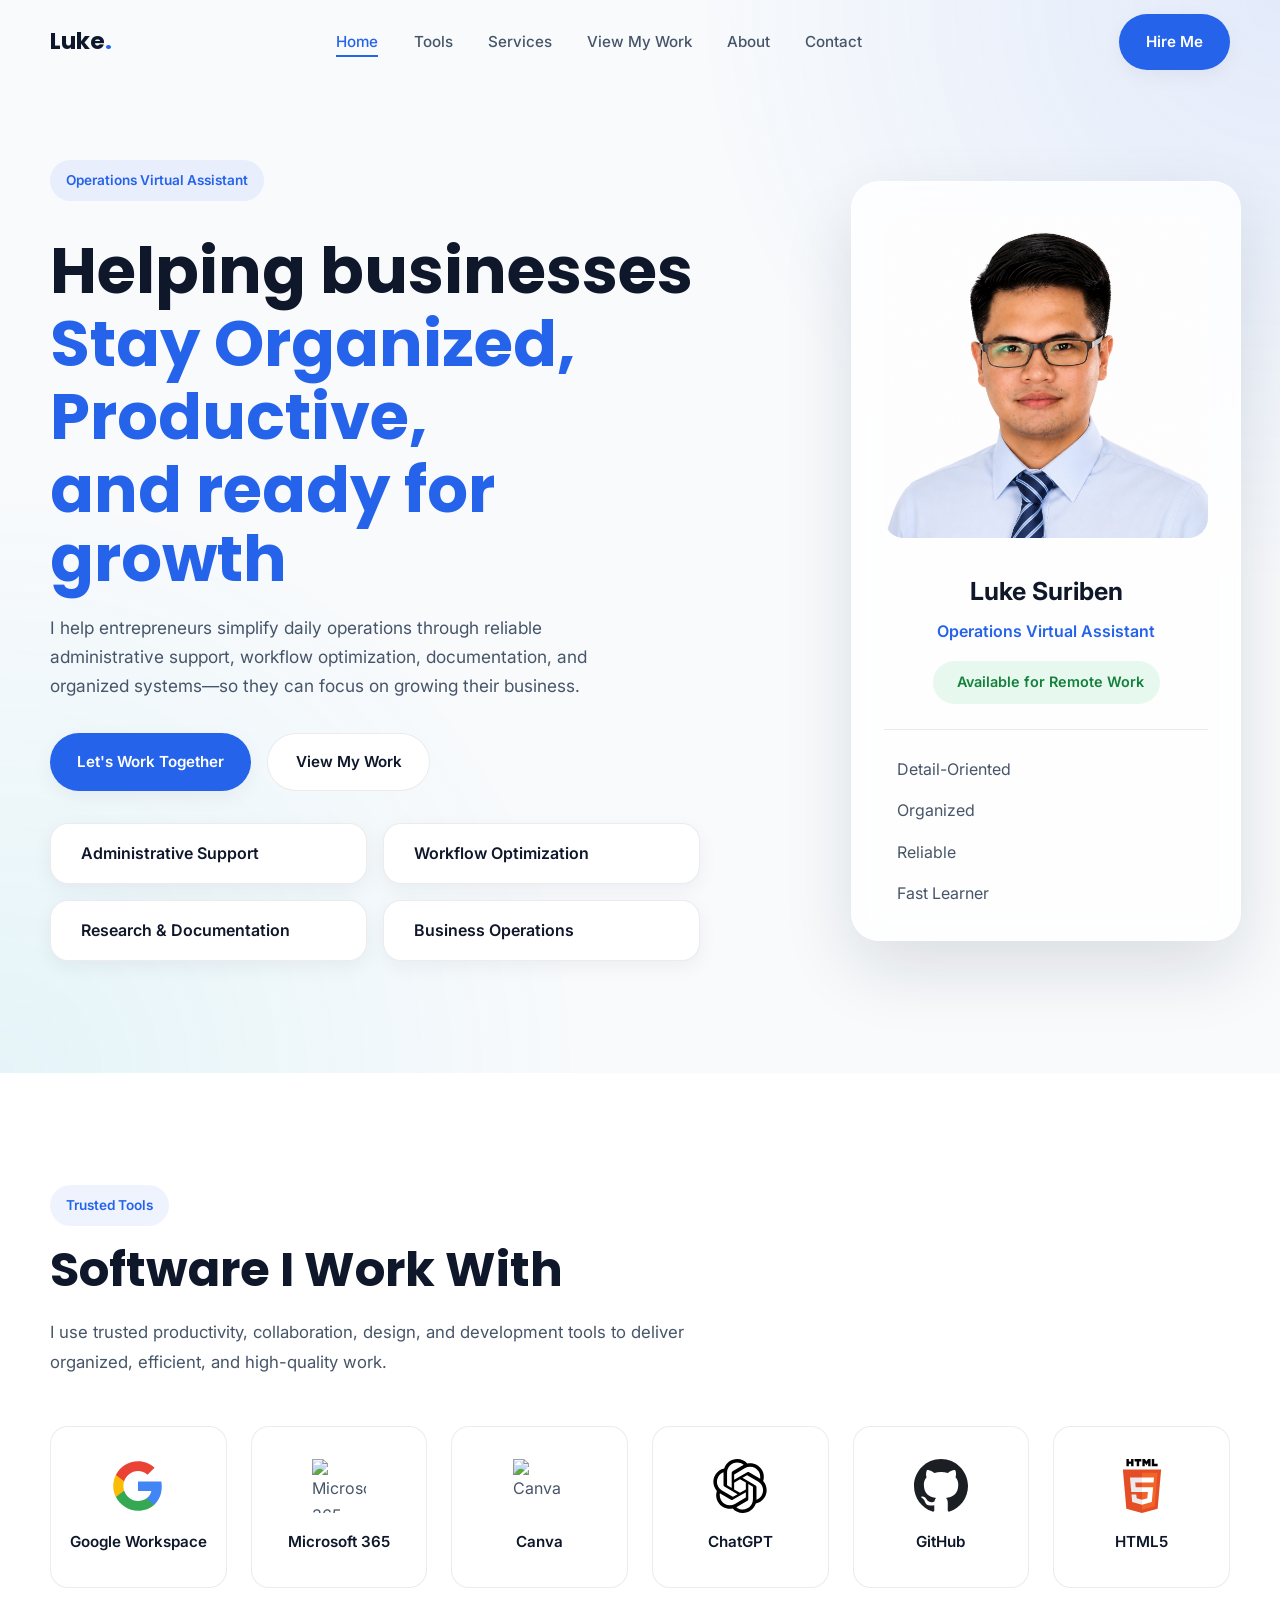
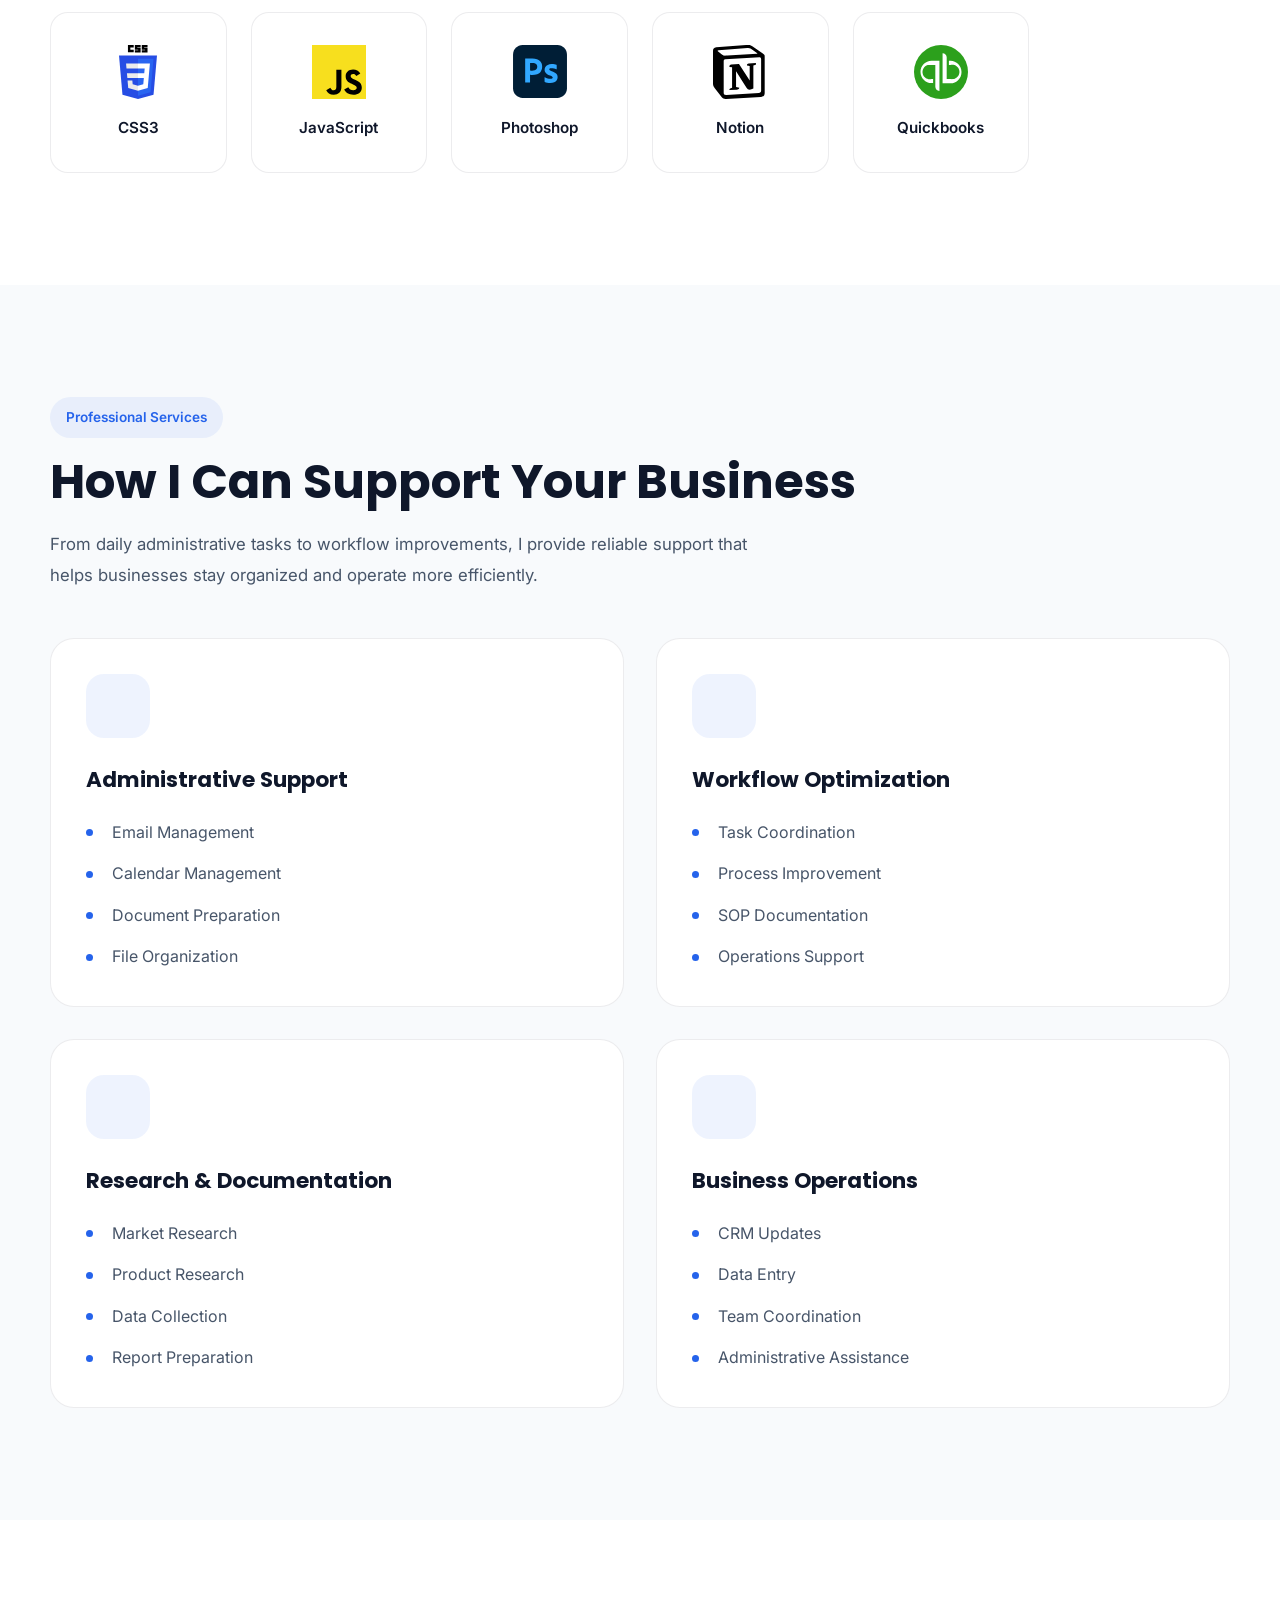
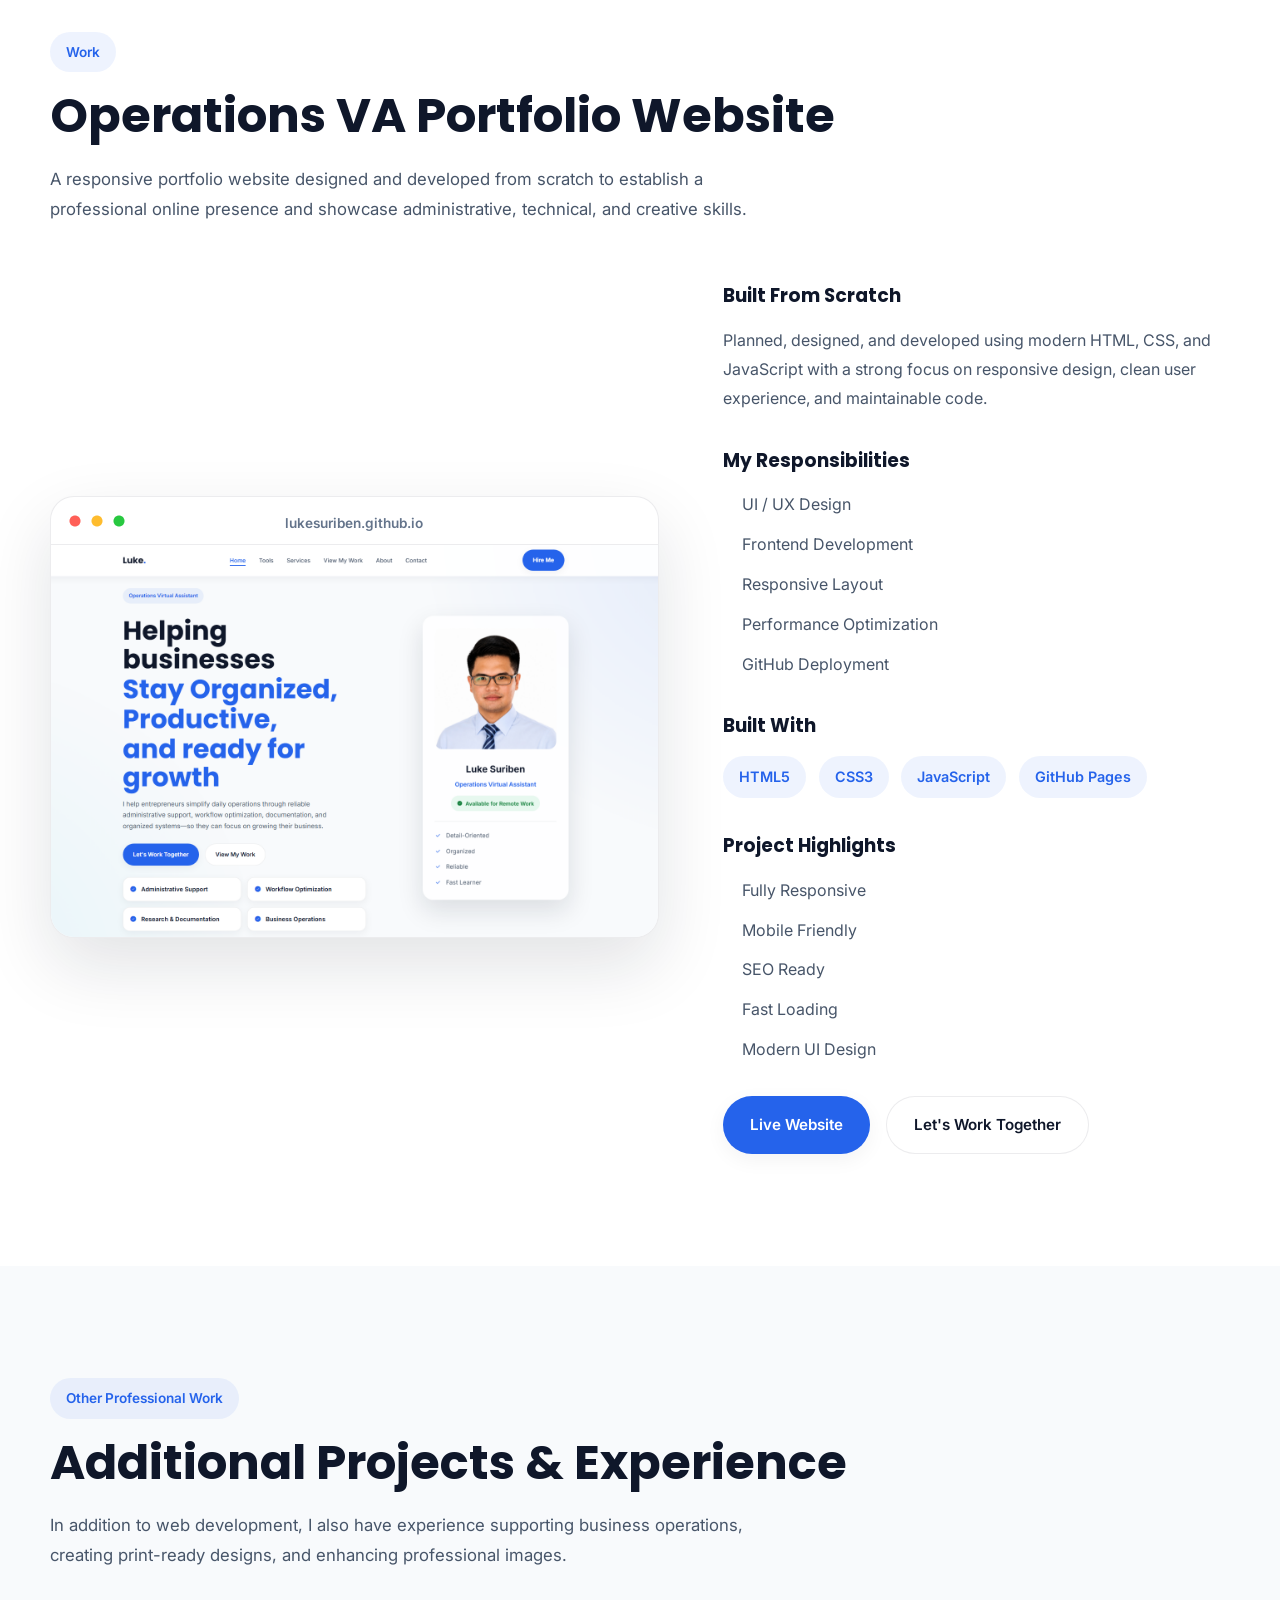
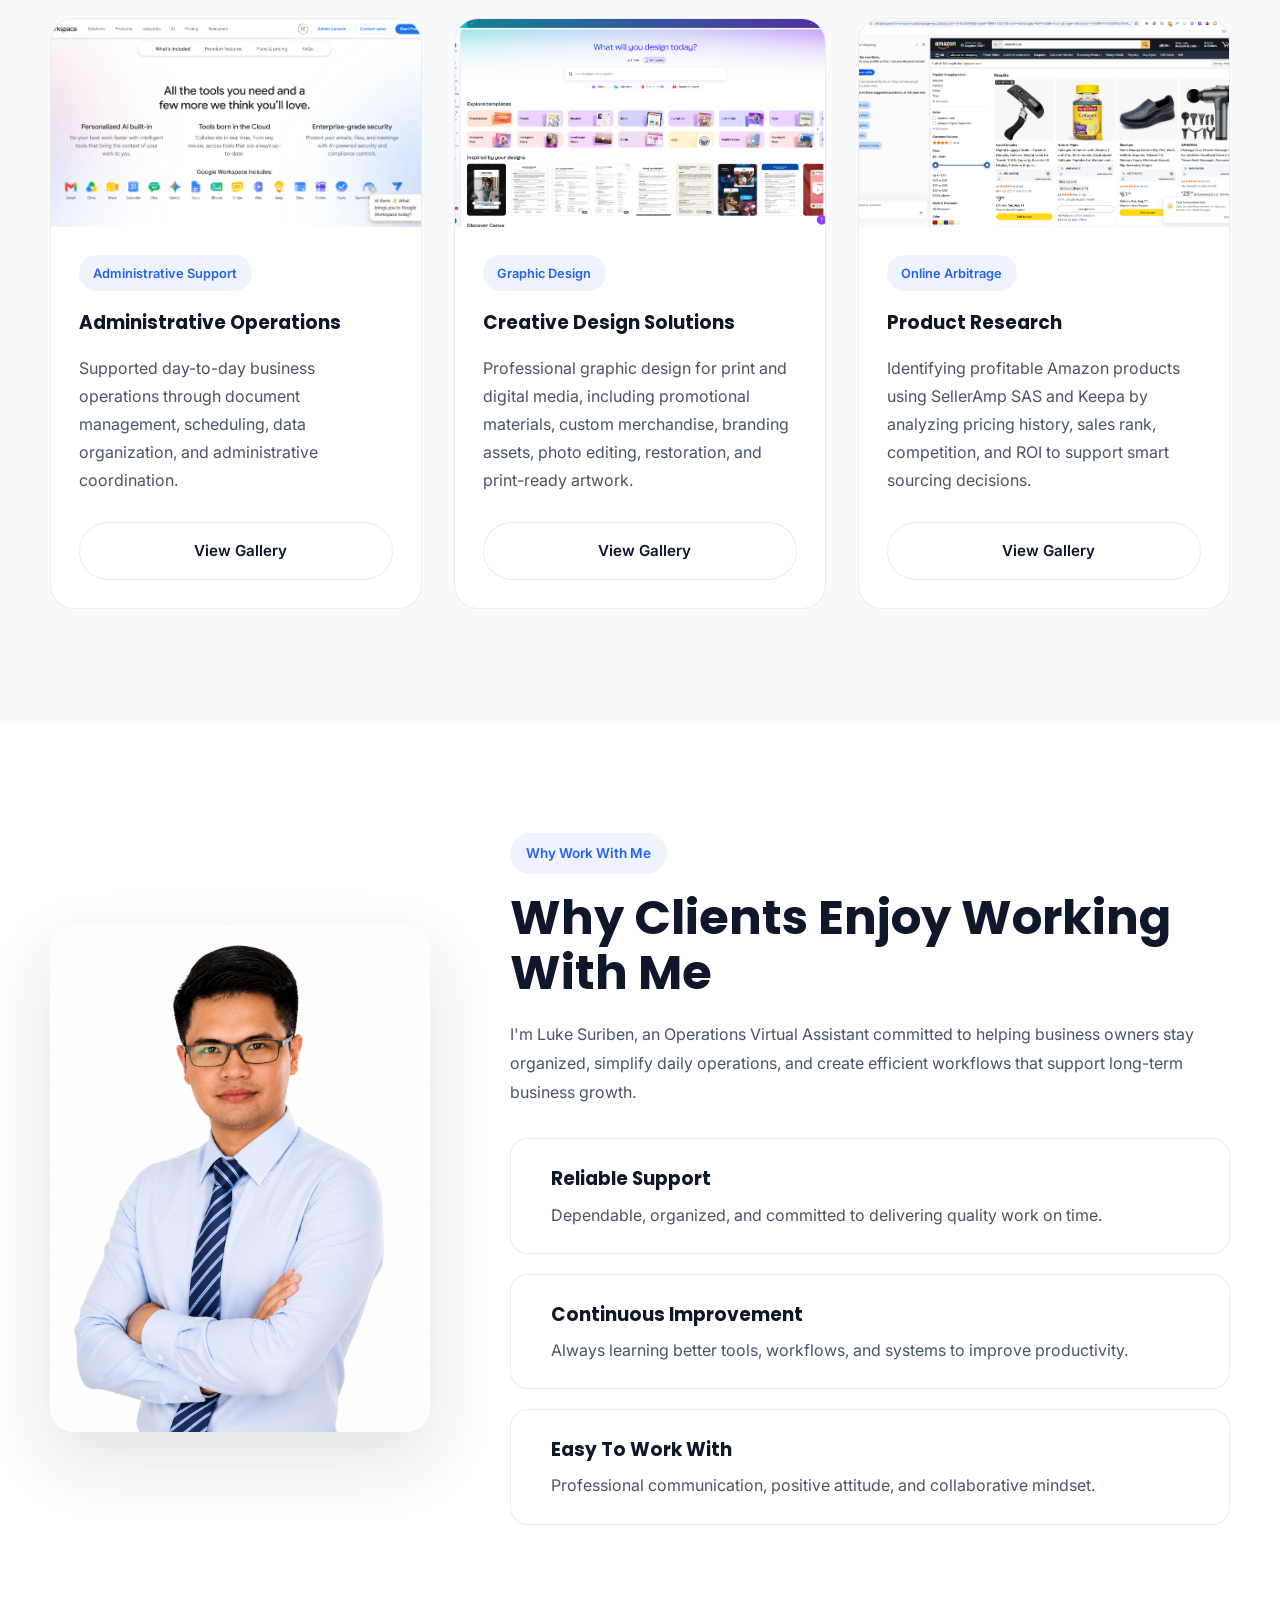
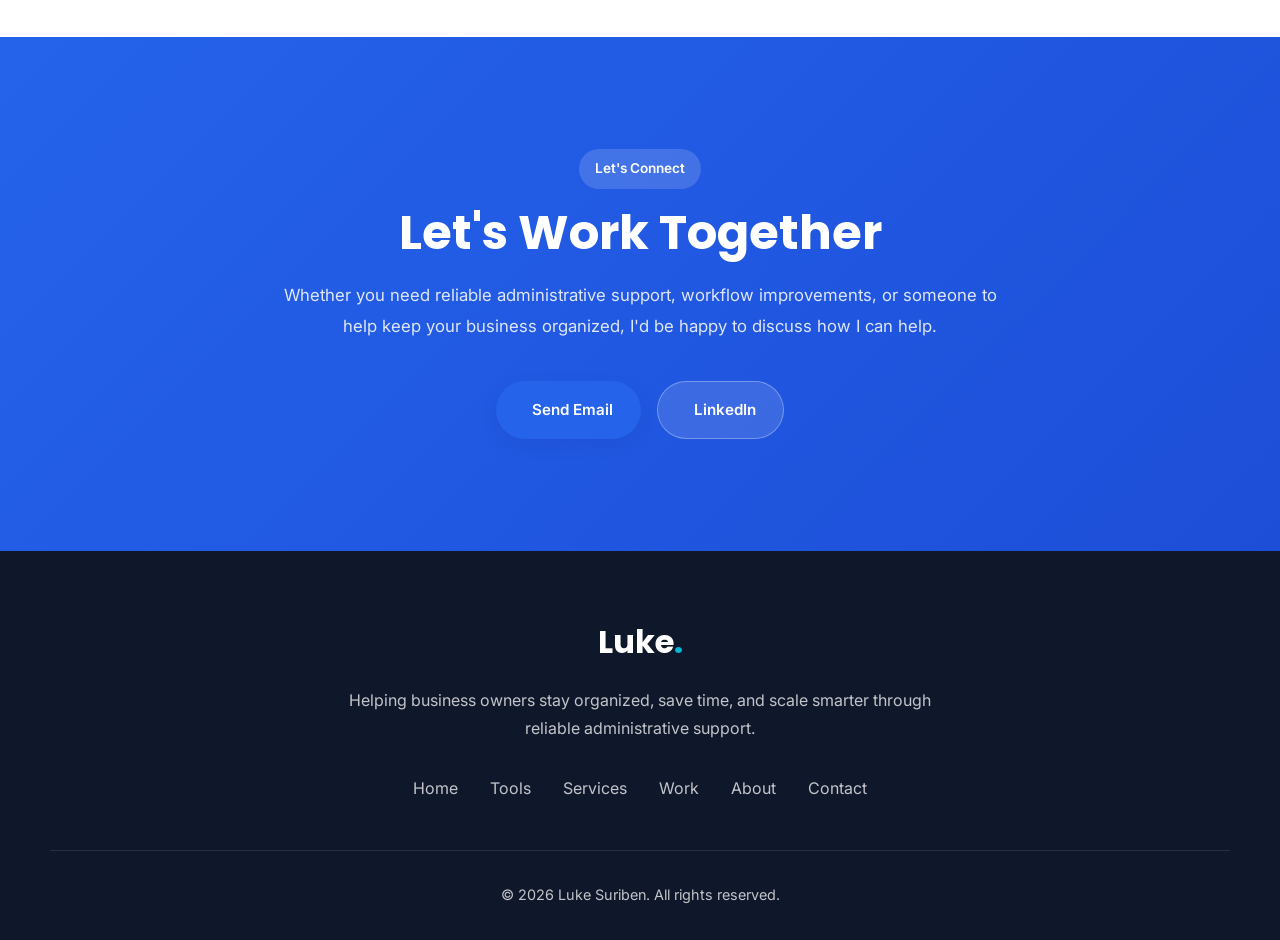
==== commit b9204c5f: "feat: add interactive project gallery with image viewer" ====
--- a/index.html
+++ b/index.html
@@ -1,4 +1,3 @@
-admin: [
 <!DOCTYPE html>
 <html lang="en">
 
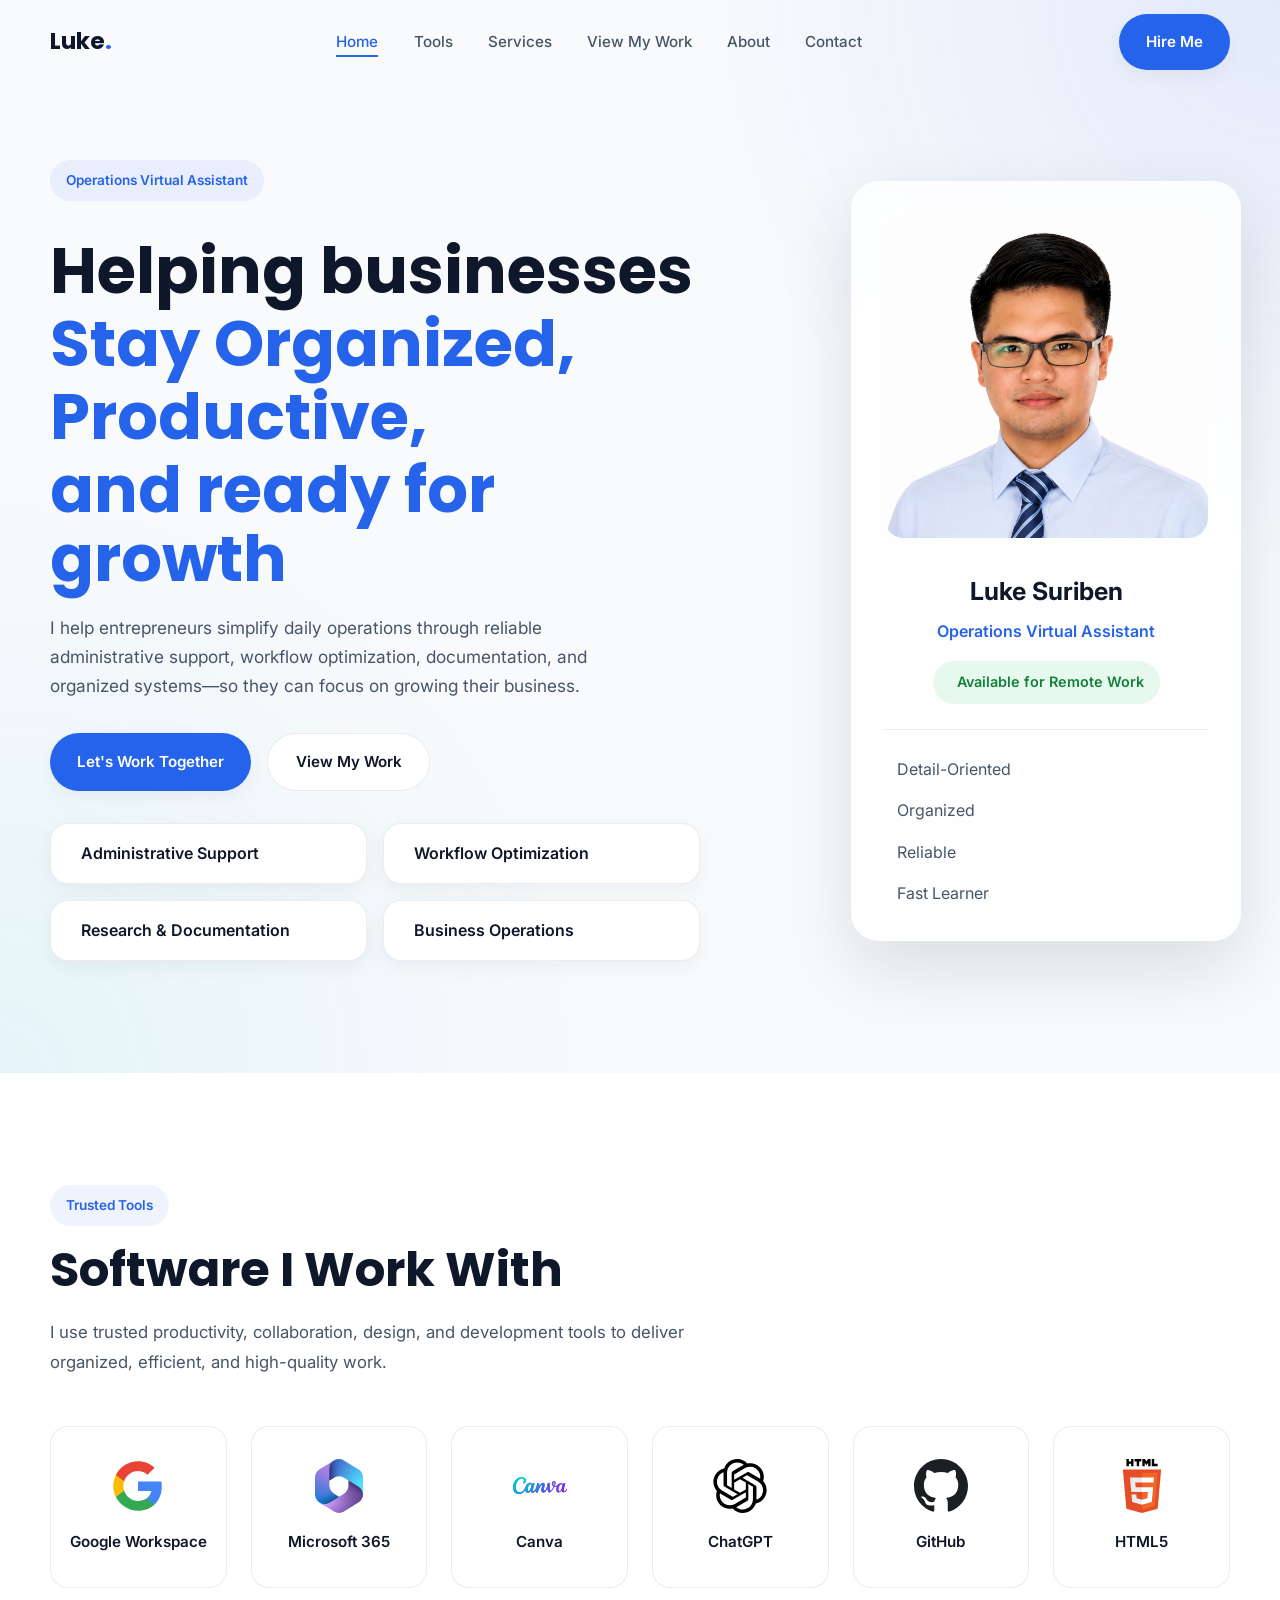
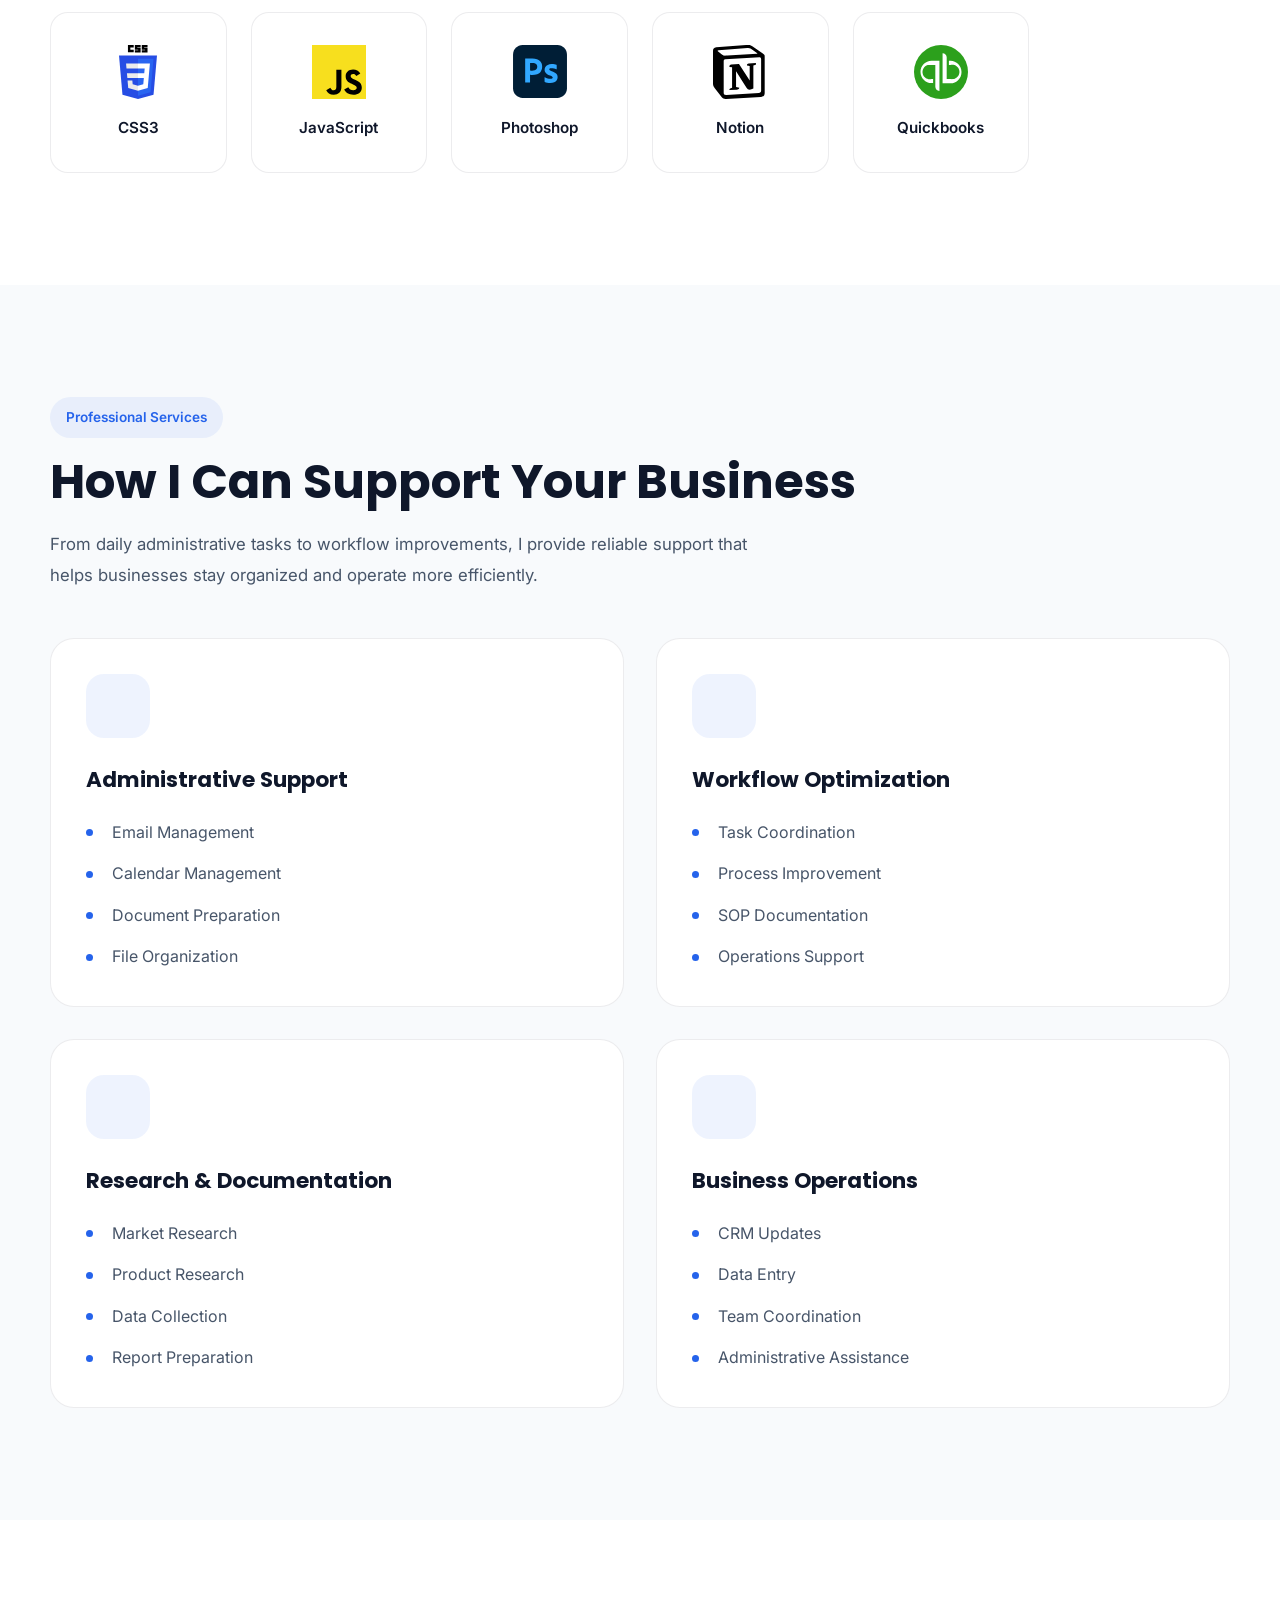
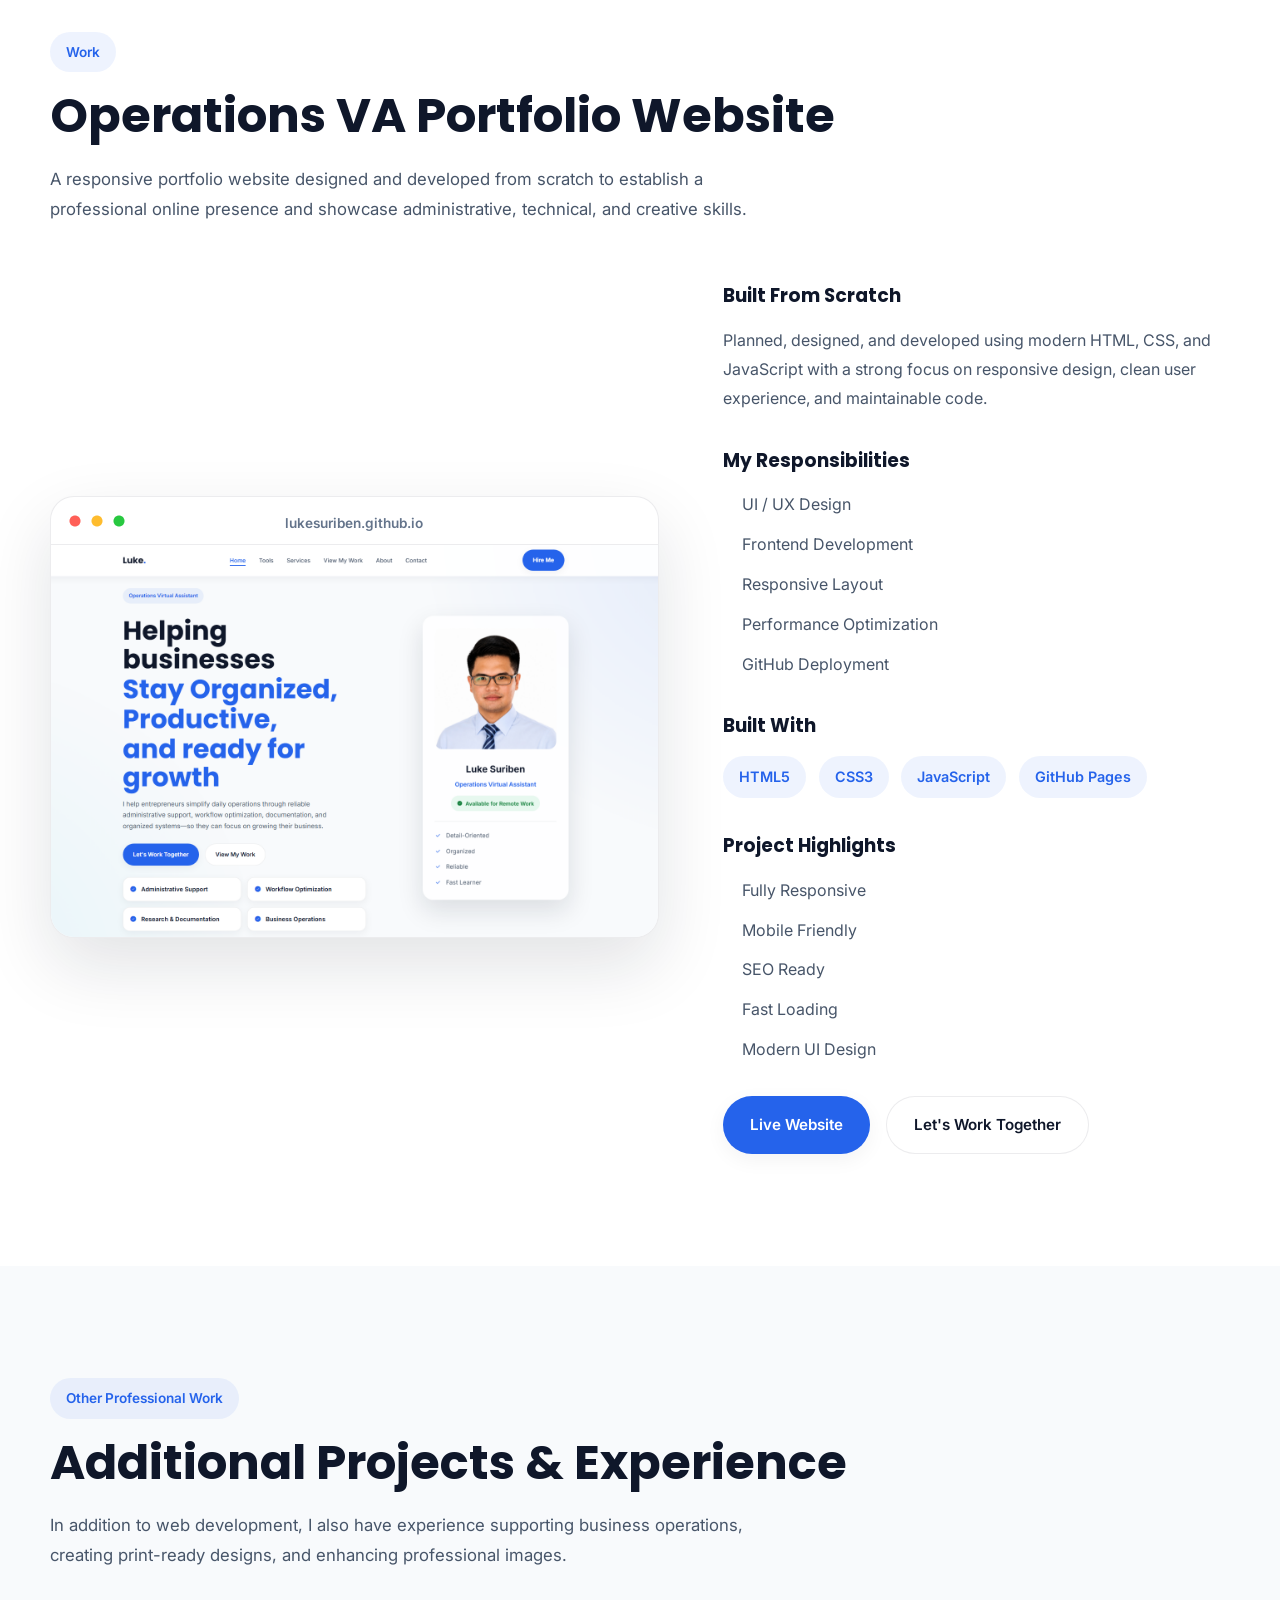
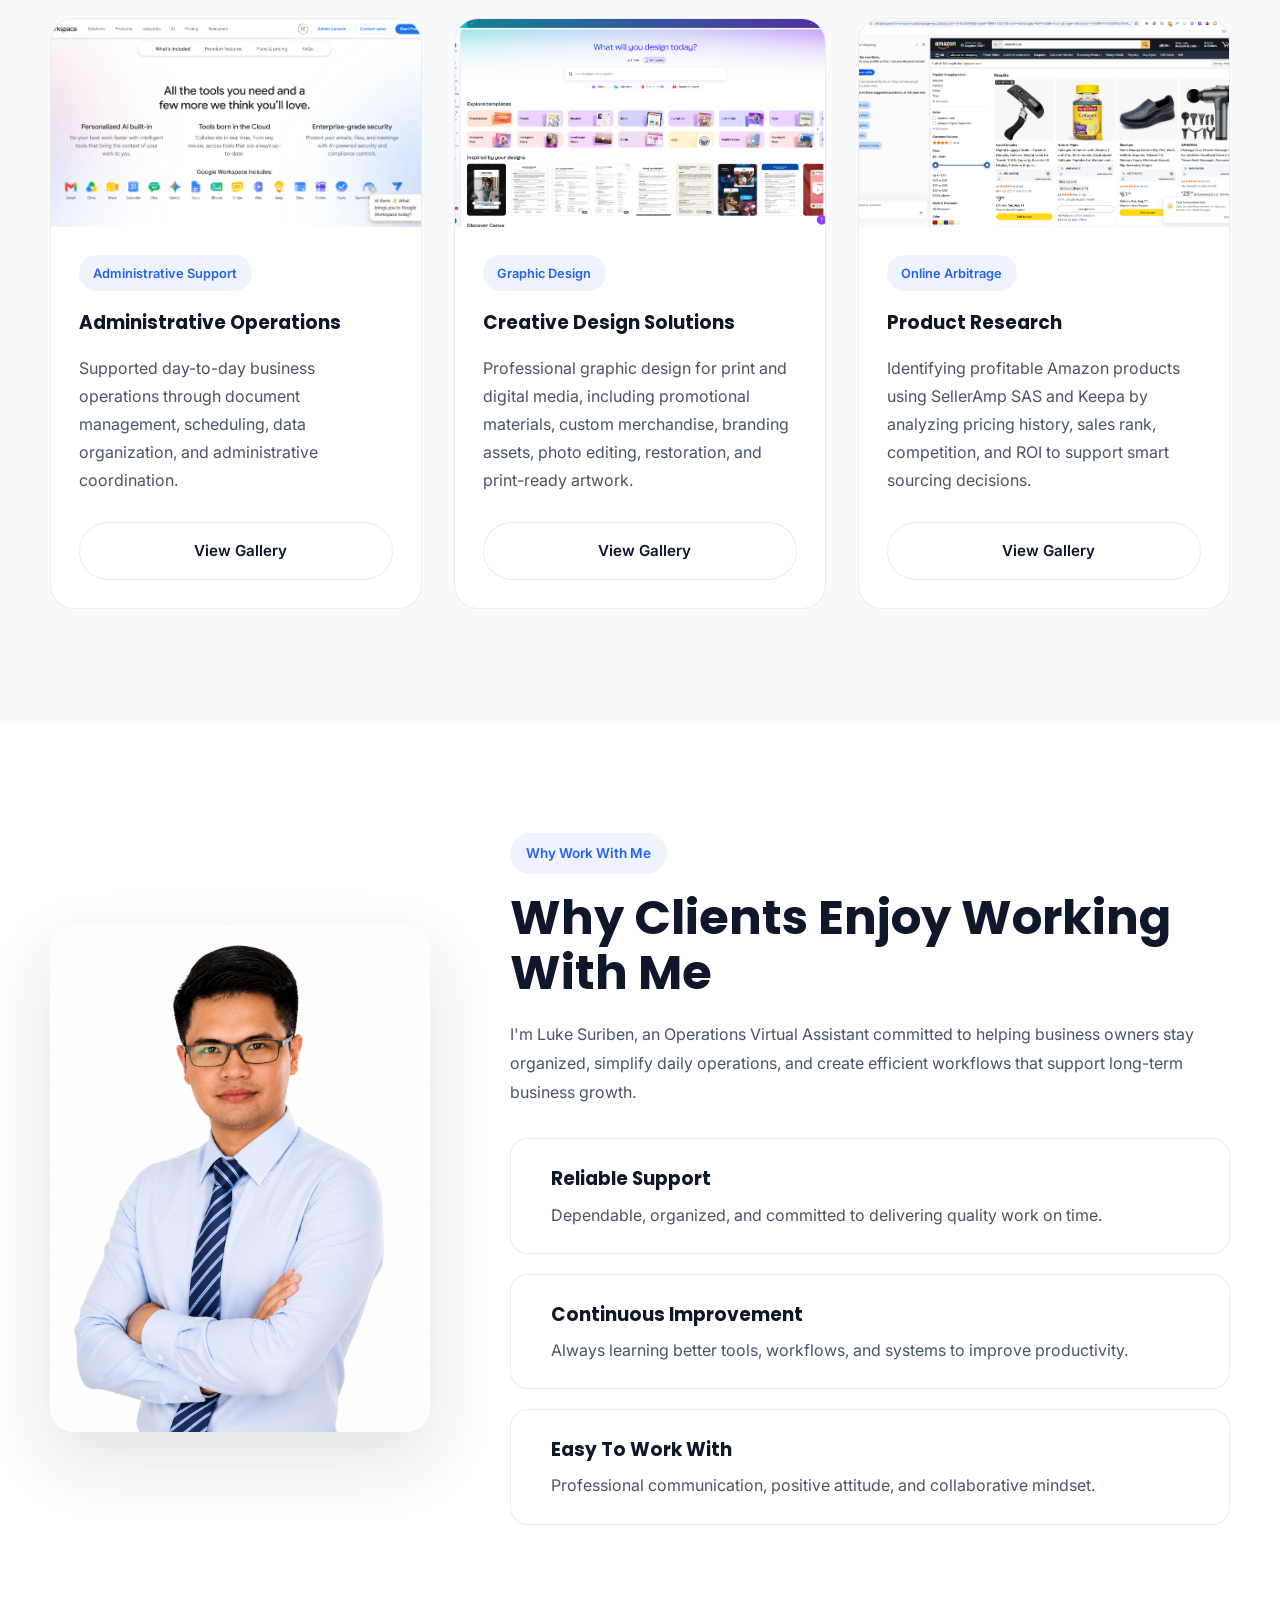
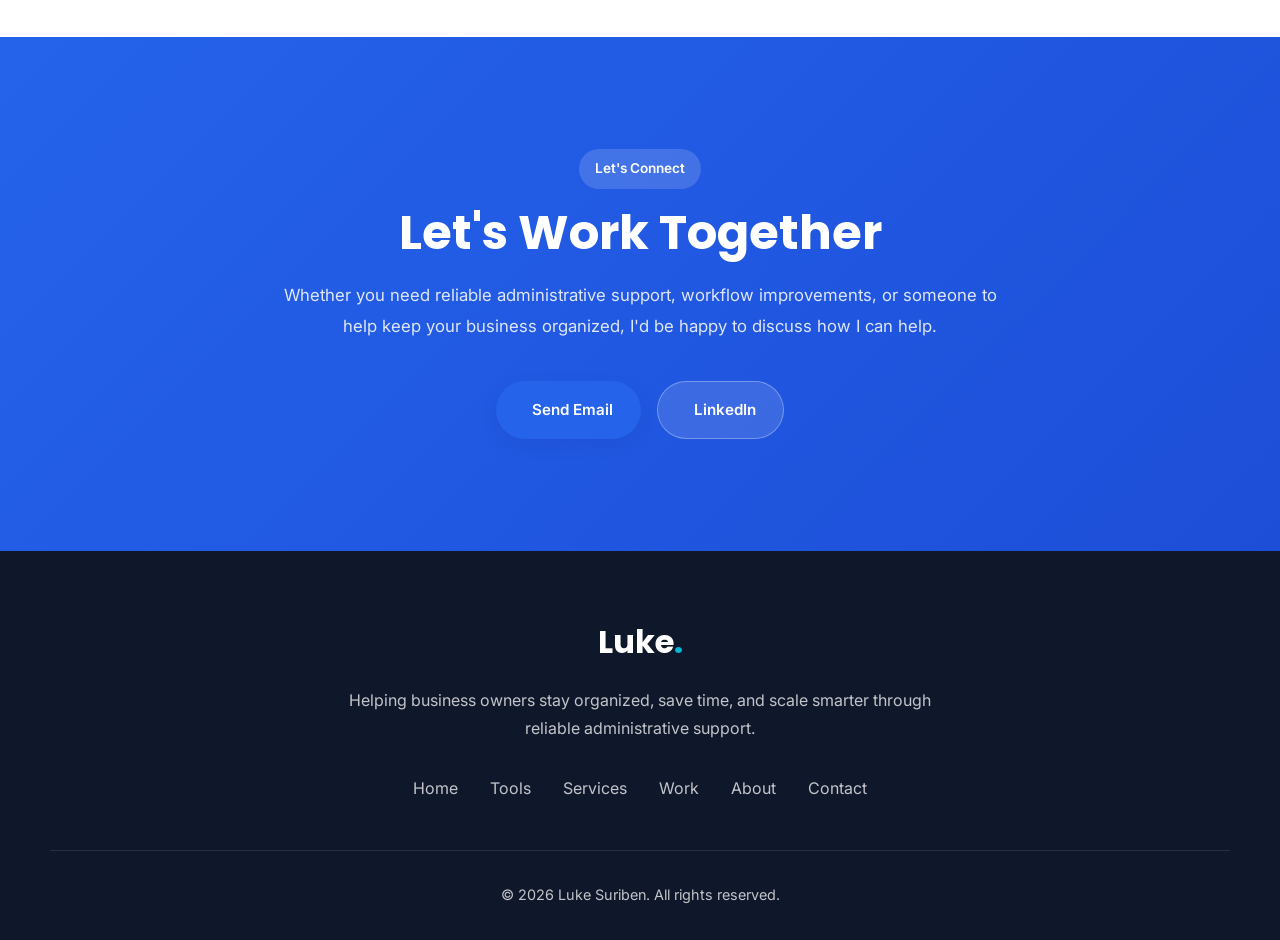
==== commit d18594f5: "feat: fix some icons" ====
--- a/index.html
+++ b/index.html
@@ -383,7 +383,7 @@
 
                     <article class="tool">
 
-                        <img src="assets/icons/microsoft365.svg" alt="Microsoft 365">
+                        <img src="assets/icons/Microsoft365.svg" alt="Microsoft 365">
 
                         <span>Microsoft 365</span>
 
@@ -391,7 +391,7 @@
 
                     <article class="tool">
 
-                        <img src="assets/icons/canva.svg" alt="Canva">
+                        <img src="assets/icons/Canva.svg" alt="Canva">
 
                         <span>Canva</span>
 
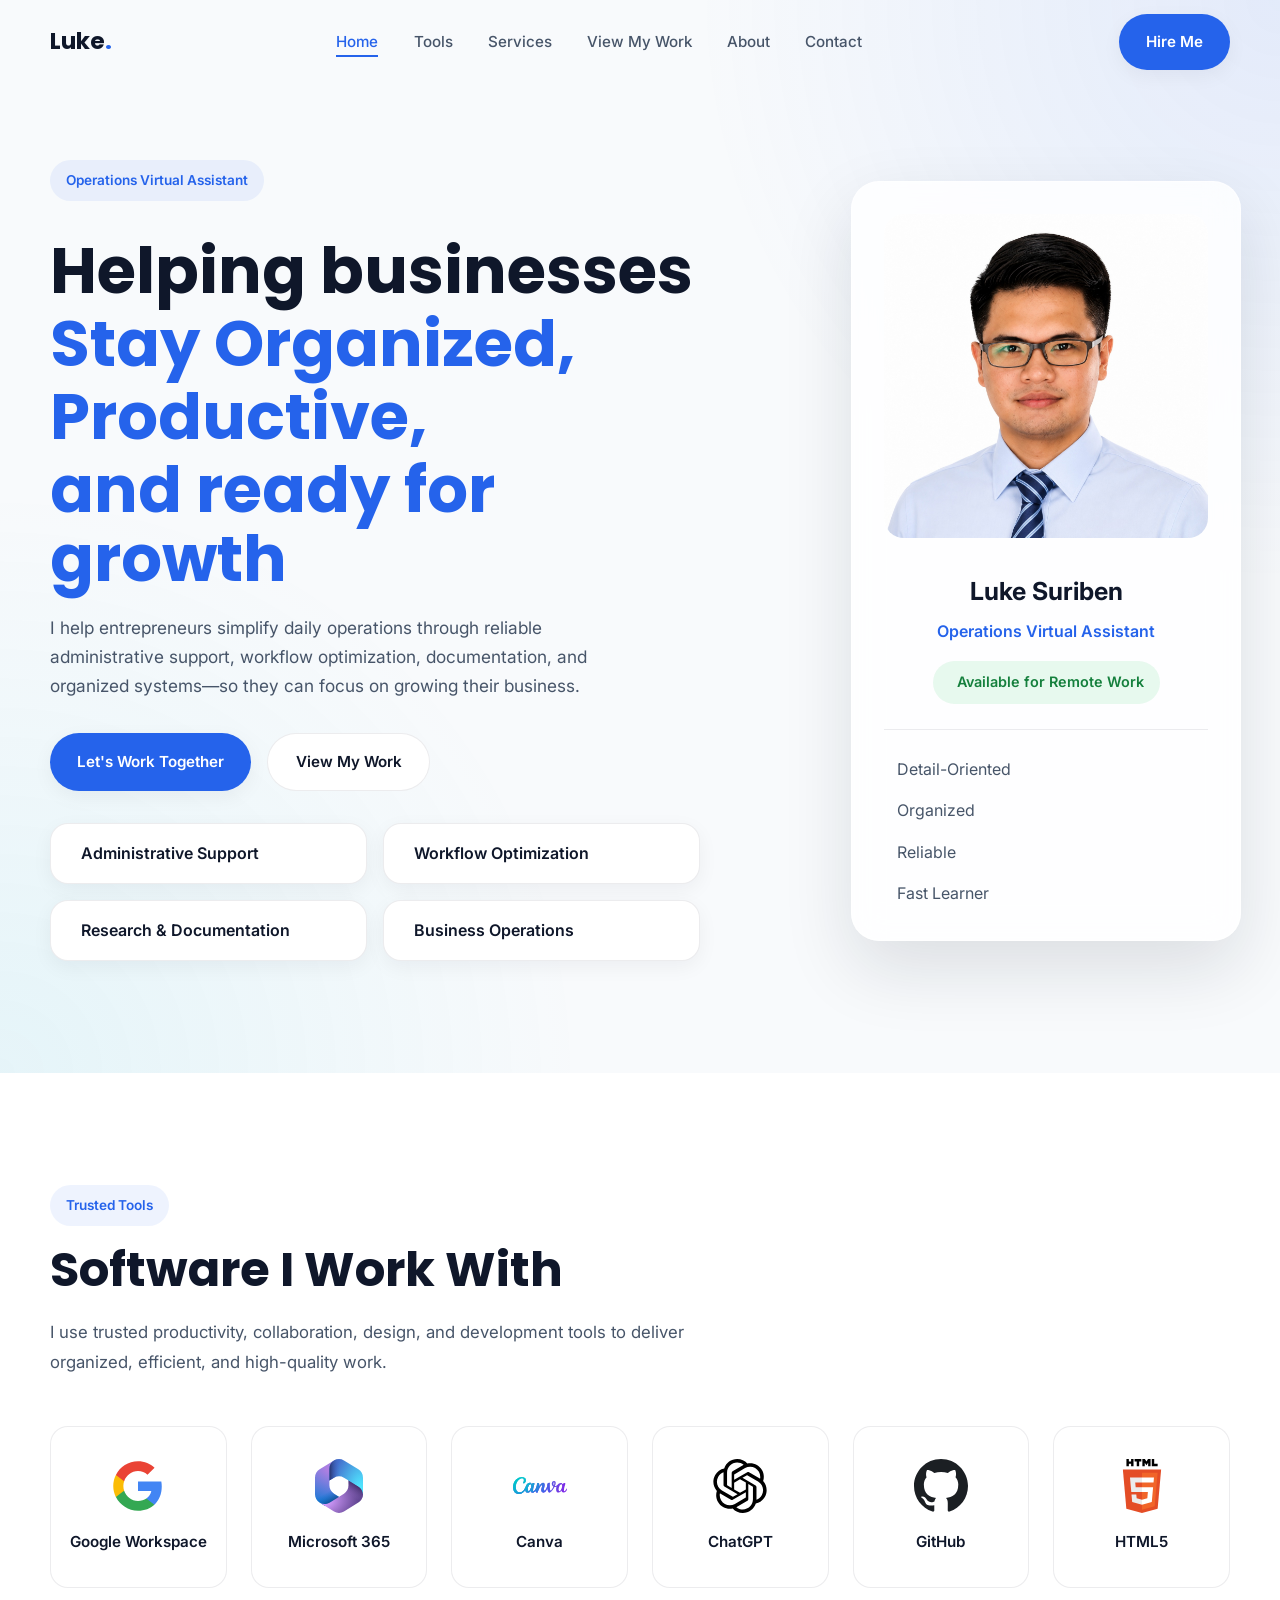
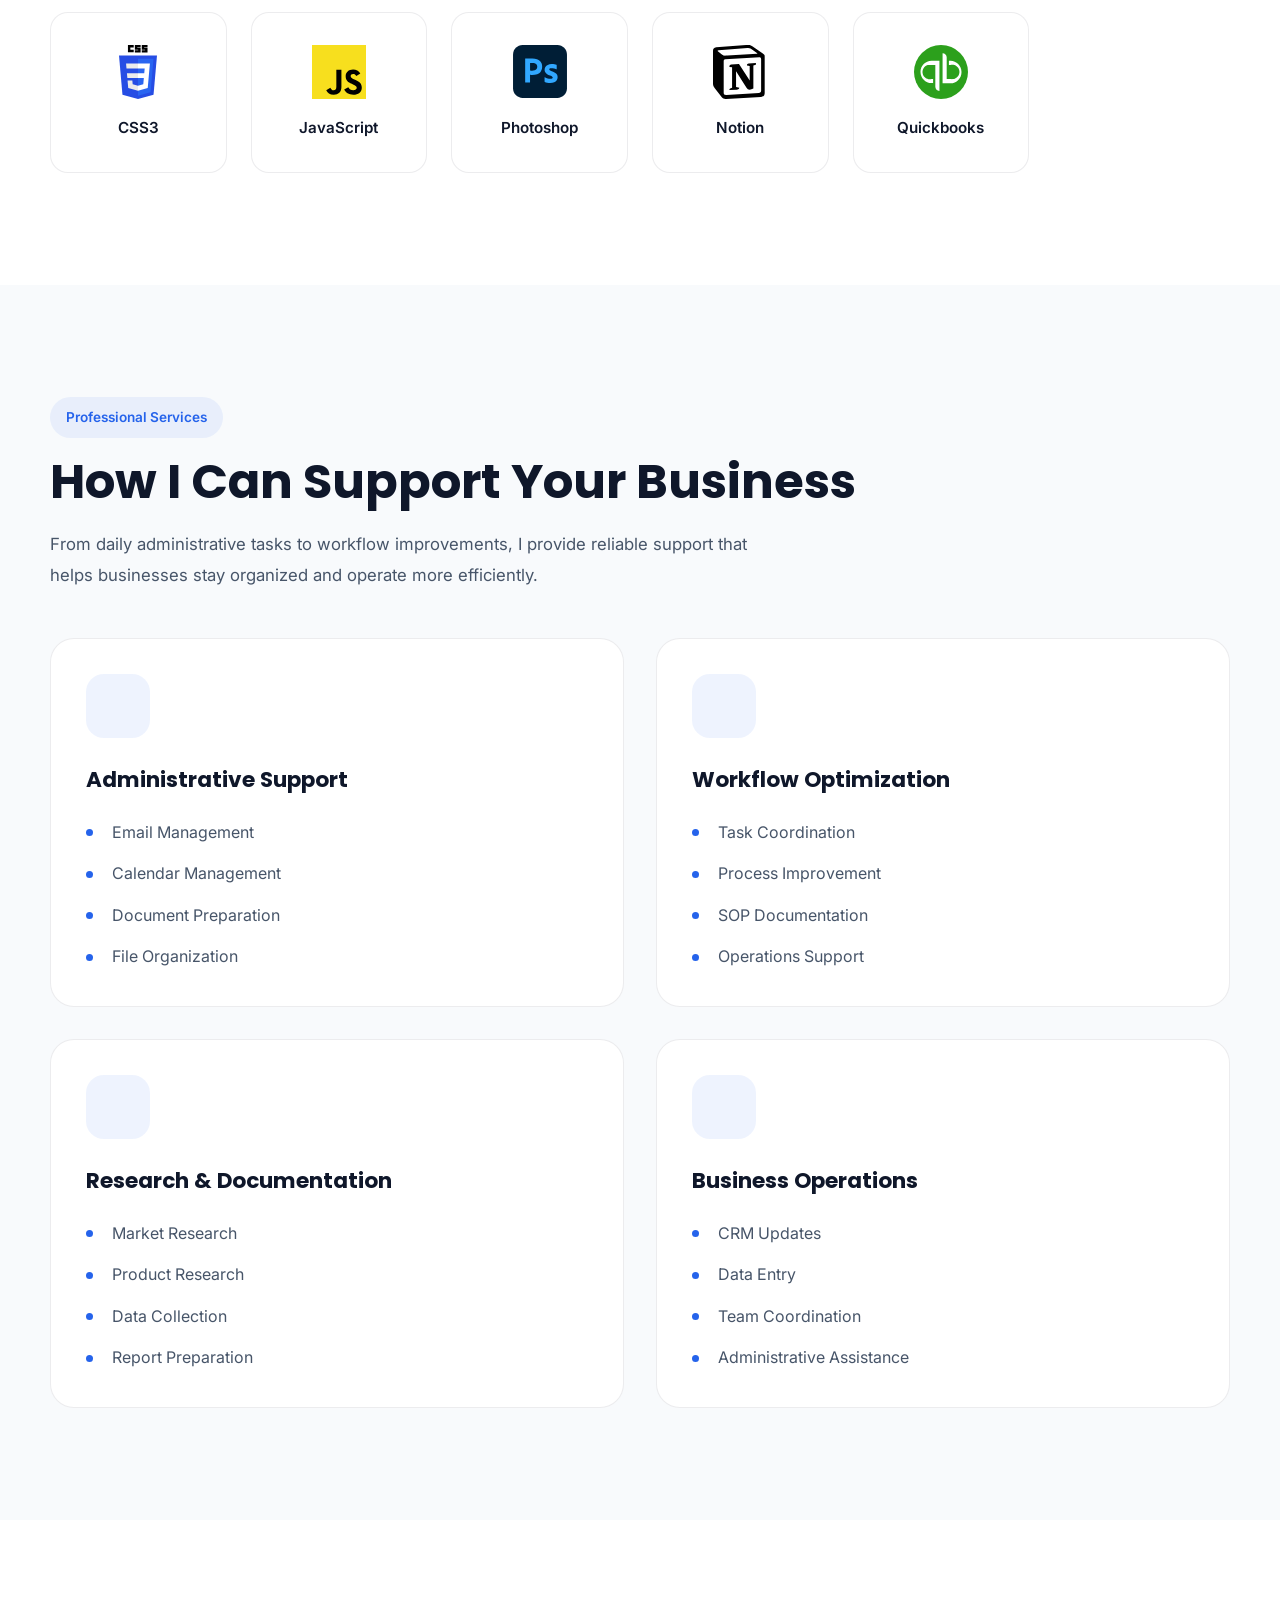
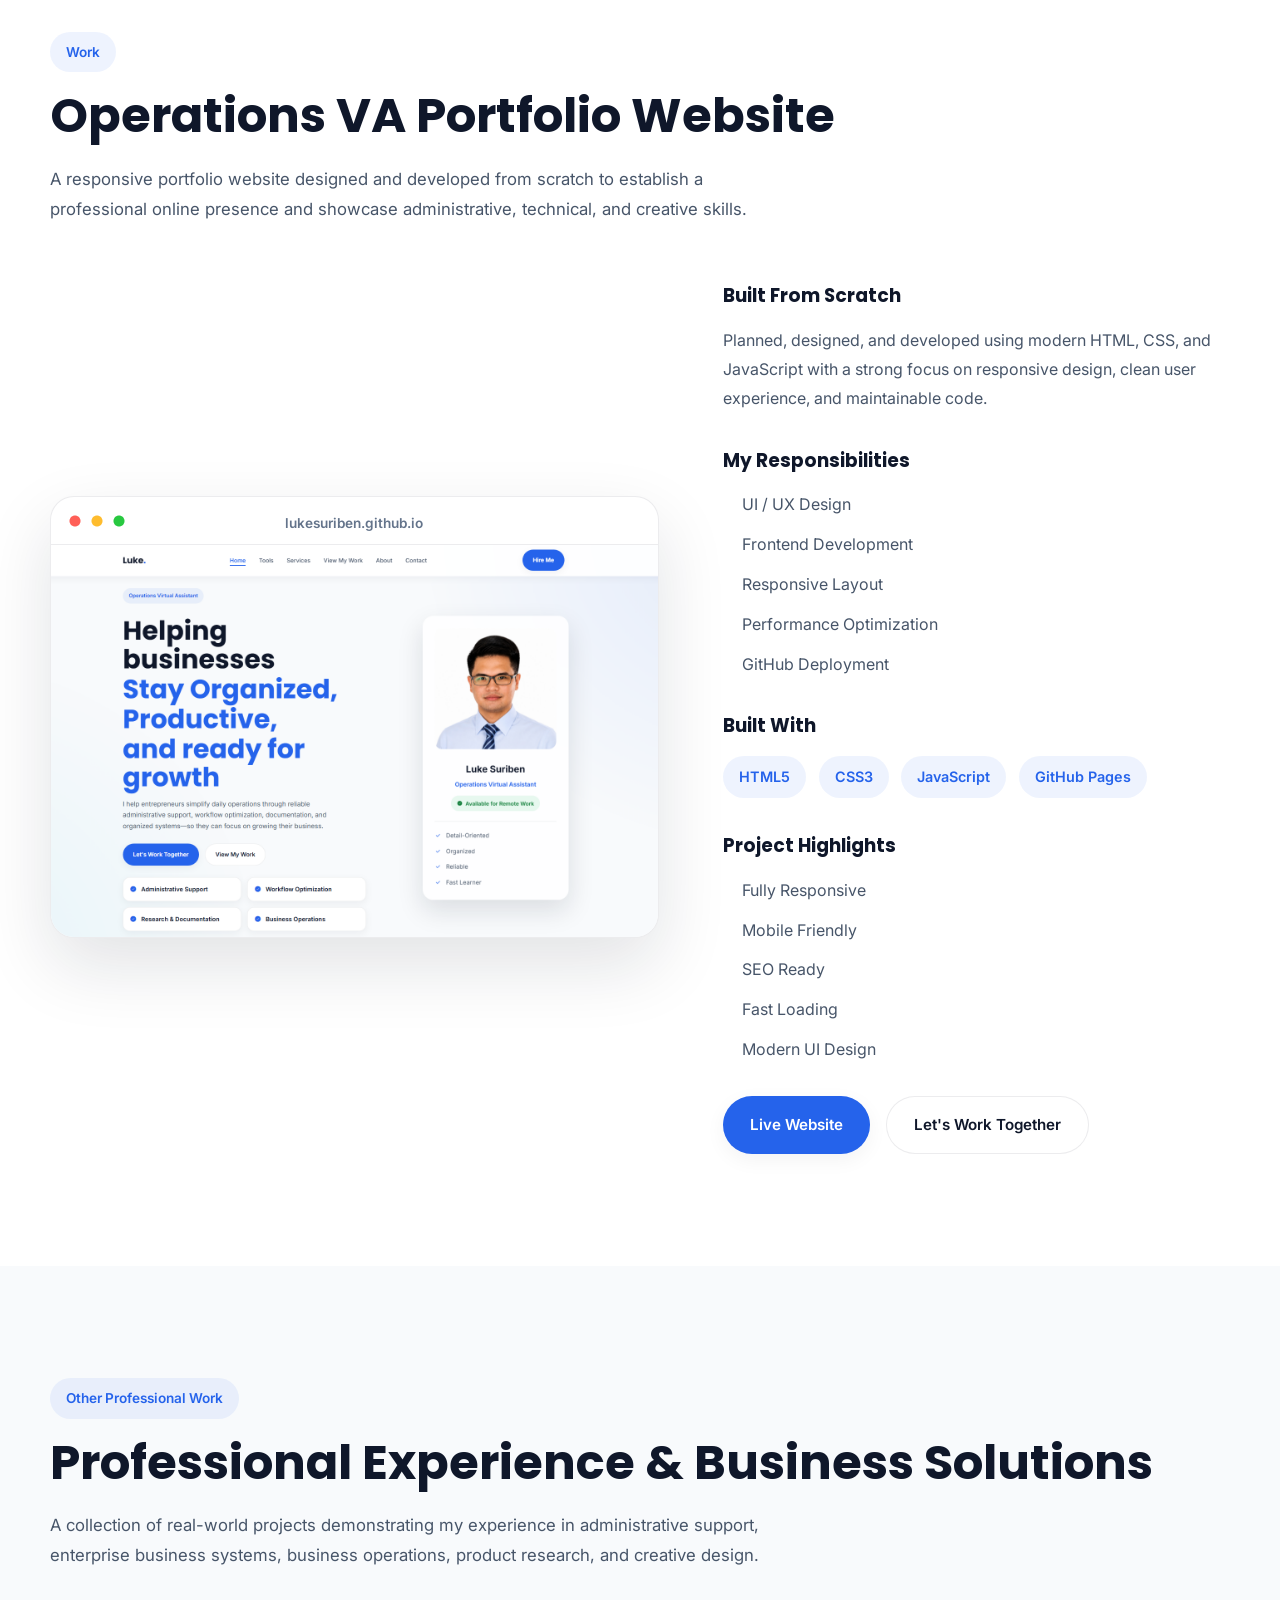
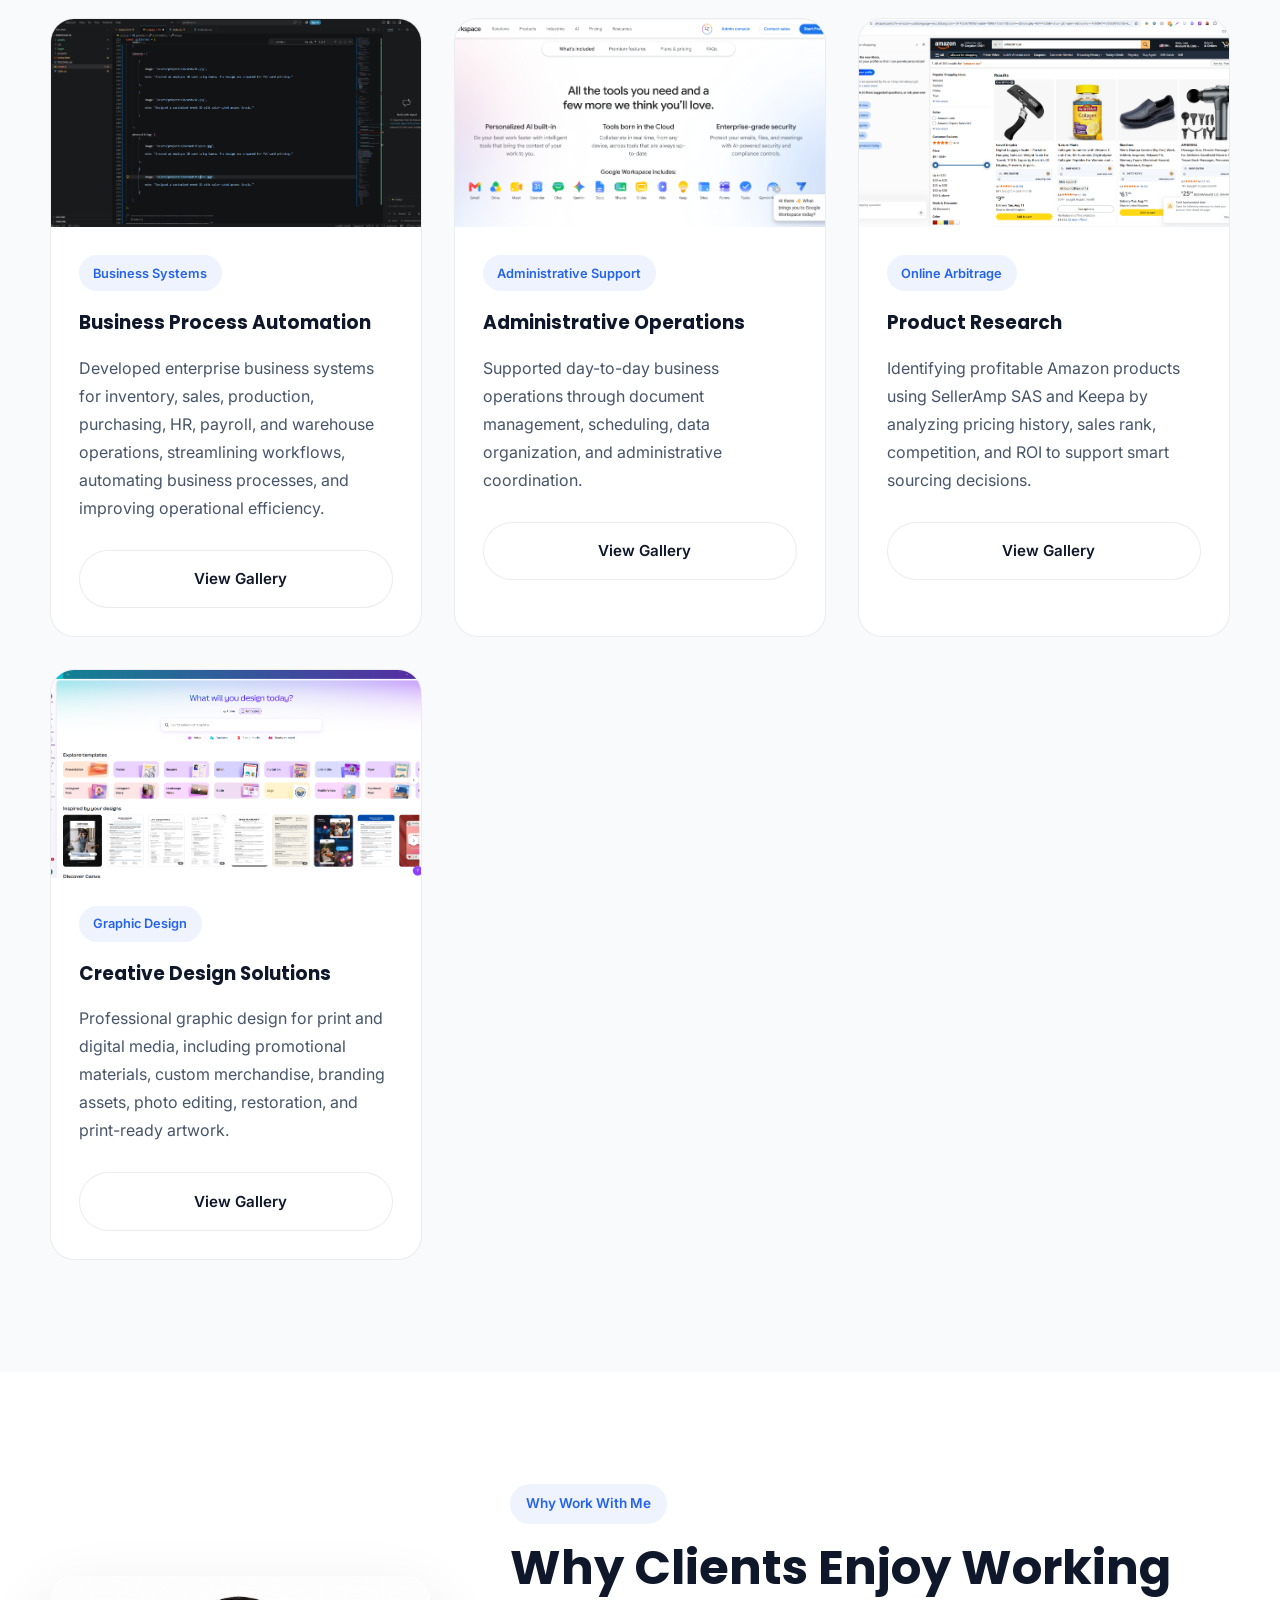
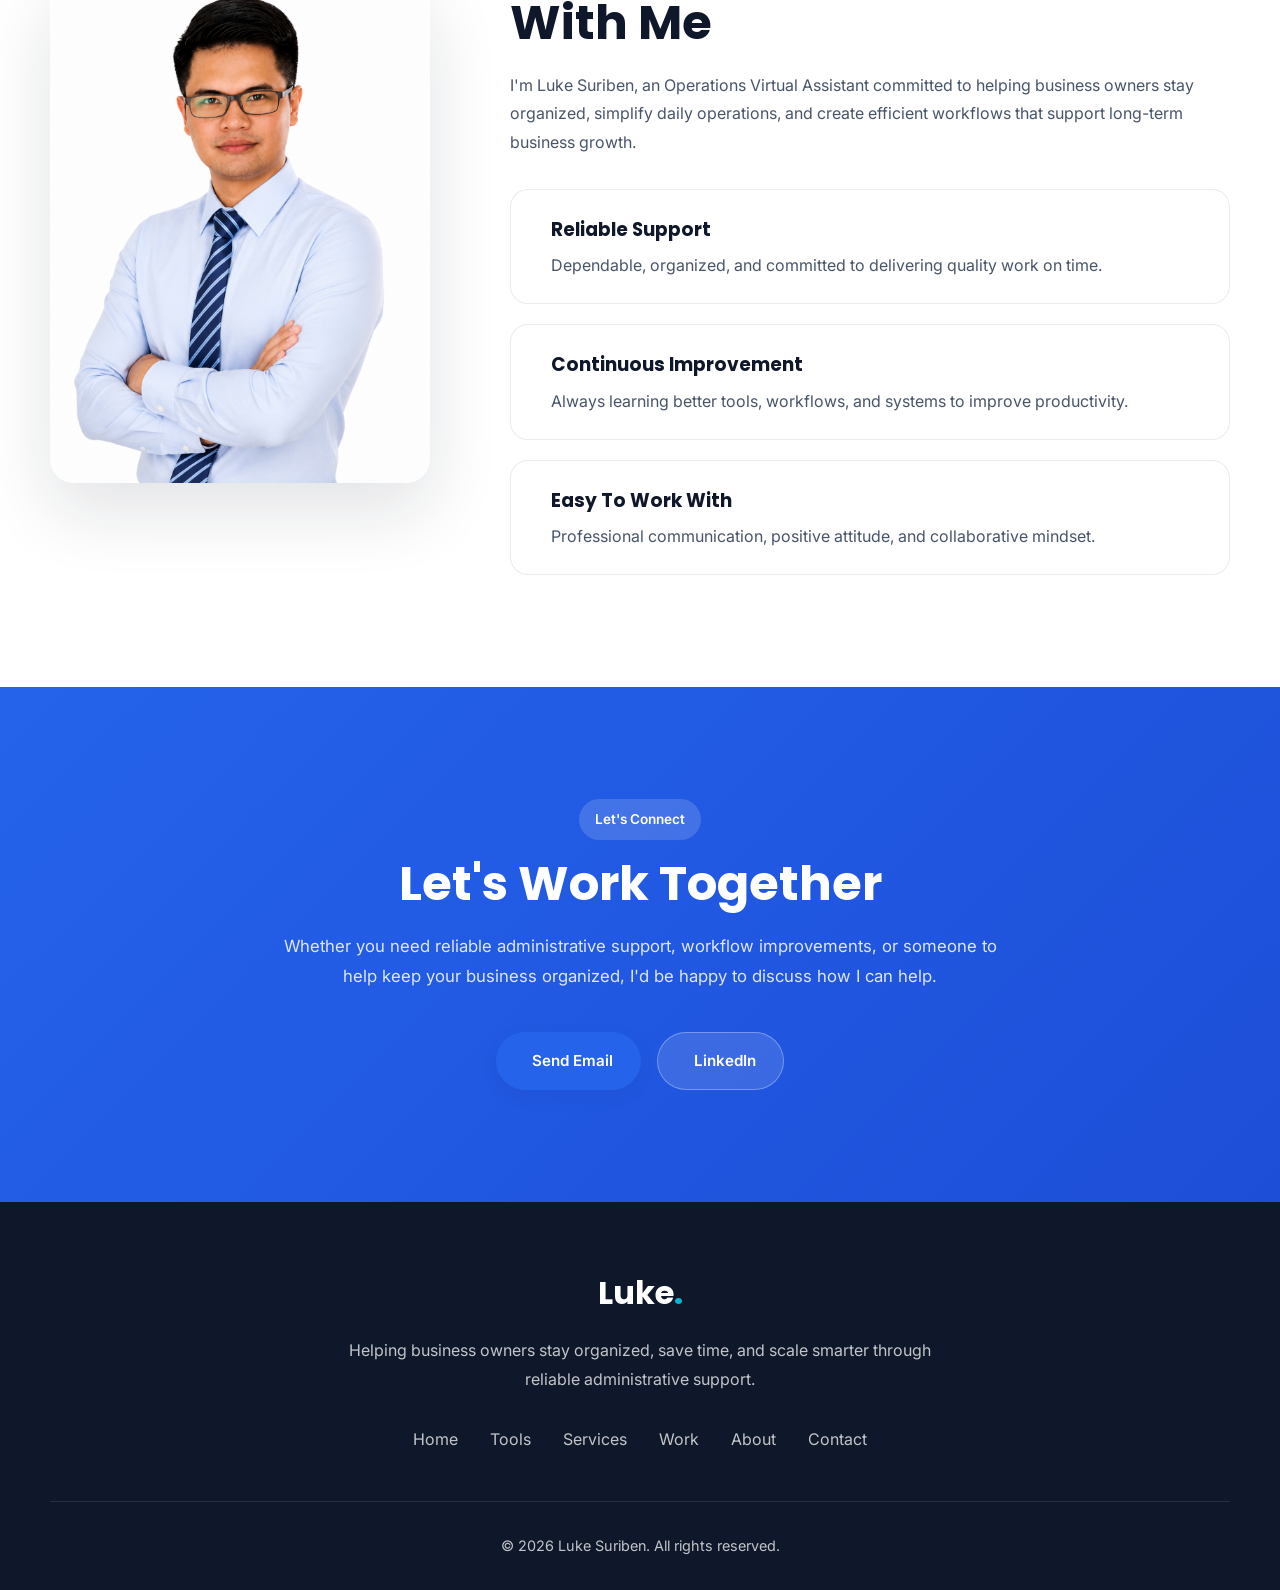
==== commit d1f3a53f: "correct image path" ====
--- a/index.html
+++ b/index.html
@@ -795,21 +795,67 @@
 
                 <h2 class="section-title">
 
-                    Additional Projects & Experience
+                    Professional Experience & Business Solutions
 
                 </h2>
 
                 <p class="section-description">
 
-                    In addition to web development, I also have experience
-                    supporting business operations, creating print-ready
-                    designs, and enhancing professional images.
+                    A collection of real-world projects demonstrating my experience in
+                    administrative support, enterprise business systems, business operations,
+                    product research, and creative design.
 
                 </p>
 
                 <div class="projects__grid">
 
                     <!-- PROJECT 1 -->
+
+                    <article class="project-card">
+
+                        <img src="assets/images/project-programmer.png" alt="Programmer">
+
+                        <div class="project-card__content">
+
+                            <span class="project-card__category">
+
+                                Business Systems
+
+                            </span>
+
+                            <h3>
+
+                                Business Process Automation
+
+                            </h3>
+
+                            <p>
+
+                                Developed enterprise business systems for inventory, sales, production, purchasing, HR,
+                                payroll, and
+                                warehouse operations, streamlining workflows, automating business processes, and
+                                improving
+                                operational efficiency.
+
+                            </p>
+
+                            <div class="project-card__actions">
+
+                                <button class="button button--secondary project-card__view" data-gallery="enterprise">
+
+                                    <i class="ri-image-line"></i>
+
+                                    View Gallery
+
+                                </button>
+
+                            </div>
+
+                        </div>
+
+                    </article>
+
+                    <!-- PROJECT 2 -->
 
                     <article class="project-card">
 
@@ -853,7 +899,51 @@
 
                     </article>
 
-                    <!-- PROJECT 2 -->
+                    <!-- PROJECT 3 -->
+
+                    <article class="project-card">
+
+                        <img src="assets/images/project-pr.png" alt="Product Research">
+
+                        <div class="project-card__content">
+
+                            <span class="project-card__category">
+
+                                Online Arbitrage
+
+                            </span>
+
+                            <h3>
+
+                                Product Research
+
+                            </h3>
+
+                            <p>
+
+                                Identifying profitable Amazon products using SellerAmp SAS and Keepa by analyzing
+                                pricing history,
+                                sales rank, competition, and ROI to support smart sourcing decisions.
+
+                            </p>
+
+                            <div class="project-card__actions">
+
+                                <button class="button button--secondary project-card__view" data-gallery="research">
+
+                                    <i class="ri-image-line"></i>
+
+                                    View Gallery
+
+                                </button>
+
+                            </div>
+
+                        </div>
+
+                    </article>
+
+                    <!-- PROJECT 4 -->
 
                     <article class="project-card">
 
@@ -897,55 +987,13 @@
 
                     </article>
 
-                    <!-- PROJECT 3 -->
-
-                    <article class="project-card">
-
-                        <img src="assets/images/project-pr.png" alt="Product Research">
-
-                        <div class="project-card__content">
-
-                            <span class="project-card__category">
-
-                                Online Arbitrage
-
-                            </span>
-
-                            <h3>
-
-                                Product Research
-
-                            </h3>
-
-                            <p>
-
-                                Identifying profitable Amazon products using SellerAmp SAS and Keepa by analyzing
-                                pricing history,
-                                sales rank, competition, and ROI to support smart sourcing decisions.
-
-                            </p>
-
-                            <div class="project-card__actions">
-
-                                <button class="button button--secondary project-card__view" data-gallery="research">
-
-                                    <i class="ri-image-line"></i>
-
-                                    View Gallery
-
-                                </button>
-
-                            </div>
-
-                        </div>
-
-                    </article>
-
                 </div>
 
             </div>
 
         </section>
+
+
 
         <!-- =========================================
              ABOUT
@@ -1188,6 +1236,170 @@
     </main>
 
     <!-- =========================================
+     ENTERPRISE SYSTEM SELECTOR
+========================================== -->
+
+    <div class="system-selector" id="systemSelector">
+
+        <div class="system-selector__overlay"></div>
+
+        <div class="system-selector__content">
+
+            <div class="system-selector__header">
+
+                <h3>
+
+                    Enterprise Business Systems
+
+                </h3>
+
+                <button class="system-selector__close">
+
+                    <i class="ri-close-line"></i>
+
+                </button>
+
+            </div>
+
+            <p>
+                These are real-world enterprise business systems I personally designed and developed during my 15 years
+                as a Senior System Programmer. Each application was built to solve operational challenges, streamline
+                business processes, and improve efficiency across sales, inventory, production planning, raw materials
+                management, warehouse operations, purchasing, and logistics. Select any system below to explore its key
+                modules and view actual screenshots from the applications I developed and maintained in a production
+                environment.
+            </p>
+
+            <div class="system-selector__grid">
+
+
+                <button class="system-card" data-system="sales">
+
+                    <img src="assets/projects/enterprise/covers/sales.PNG" alt="Sales Management System">
+
+                    <div class="system-card__body">
+
+                        <h4>Sales Management System</h4>
+
+                        <ul class="system-card__list">
+
+                            <li>Customer File Management</li>
+
+                            <li>Delivery Receipt Processing</li>
+
+                            <li>Sales Invoice Management</li>
+
+                            <li>Sales Reports & Analytics</li>
+
+                        </ul>
+
+                    </div>
+
+                </button>
+
+                <button class="system-card" data-system="inventory">
+
+                    <img src="assets/projects/enterprise/covers/inventory.PNG" alt="Inventory Management System">
+
+                    <div class="system-card__body">
+
+                        <h4>Inventory Management System</h4>
+
+                        <ul class="system-card__list">
+
+                            <li>Item Master Management</li>
+
+                            <li>Supplier Management</li>
+
+                            <li>Receiving Transactions</li>
+
+                            <li>Physical Inventory</li>
+
+                        </ul>
+
+                    </div>
+
+                </button>
+
+                <button class="system-card" data-system="production">
+
+                    <img src="assets/projects/enterprise/covers/production.PNG" alt="Production Planning">
+
+                    <div class="system-card__body">
+
+                        <h4>Production Planning & MRP</h4>
+
+                        <ul class="system-card__list">
+
+                            <li>Production Planning</li>
+
+                            <li>Material Requirements Planning</li>
+
+                            <li>Bill of Materials</li>
+
+                            <li>Manufacturing Support</li>
+
+                        </ul>
+
+                    </div>
+
+                </button>
+
+                <button class="system-card" data-system="rawmaterials">
+
+                    <img src="assets/projects/enterprise/covers/rawmaterials.PNG" alt="Raw Materials">
+
+                    <div class="system-card__body">
+
+                        <h4>Raw Materials Inventory</h4>
+
+                        <ul class="system-card__list">
+
+                            <li>Raw Material Receiving</li>
+
+                            <li>Lot Tracking</li>
+
+                            <li>Formulation Management</li>
+
+                            <li>Inventory Monitoring</li>
+
+                        </ul>
+
+                    </div>
+
+                </button>
+
+                <button class="system-card" data-system="restaurant">
+
+                    <img src="assets/projects/enterprise/covers/restaurant.PNG" alt="Restaurant Logistics">
+
+                    <div class="system-card__body">
+
+                        <h4>Restaurant Logistics System</h4>
+
+                        <ul class="system-card__list">
+
+                            <li>Branch Inventory</li>
+
+                            <li>Delivery Monitoring</li>
+
+                            <li>Restaurant Reports</li>
+
+                            <li>Supply Management</li>
+
+                        </ul>
+
+                    </div>
+
+                </button>
+
+            </div>
+
+        </div>
+
+    </div>
+
+    <!-- =========================================
      PROJECT GALLERY MODAL
     ========================================== -->
 
@@ -1197,9 +1409,11 @@
 
         <div class="gallery-modal__content">
 
-            <button class="gallery-modal__close">
-
-                <i class="ri-close-line"></i>
+            <button class="gallery-modal__back" id="galleryBack">
+
+                <i class="ri-arrow-left-line"></i>
+
+                <span>Back</span>
 
             </button>
 
--- a/style.css
+++ b/style.css
@@ -300,7 +300,7 @@
 
 .header.scrolled {
 
-    background: rgba(255,255,255,.90);
+    background: rgba(255, 255, 255, .90);
 
     backdrop-filter: blur(14px);
 
@@ -508,11 +508,11 @@
 
     background:
         radial-gradient(circle at top right,
-            rgba(37,99,235,.10),
+            rgba(37, 99, 235, .10),
             transparent 35%),
 
         radial-gradient(circle at bottom left,
-            rgba(6,182,212,.08),
+            rgba(6, 182, 212, .08),
             transparent 35%),
 
         var(--background);
@@ -531,109 +531,109 @@
 
 }
 
-.hero__content{
-
-    max-width:650px;
-
-}
-
-.hero__title{
-
-    display:flex;
-
-    flex-direction:column;
-
-    gap:.25rem;
-
-    margin:1.2rem 0;
-
-    font-family:var(--font-heading);
-
-    font-size:clamp(2.7rem,5vw,4.4rem);
-
-    line-height:1.08;
-
-    color:var(--heading);
-
-}
-
-.hero__title span{
-
-    color:var(--primary);
-
-}
-
-.hero__description{
-
-    margin-bottom:2rem;
-
-    max-width:560px;
-
-    font-size:1.08rem;
-
-}
-
-.hero__buttons{
-
-    display:flex;
-
-    flex-wrap:wrap;
-
-    gap:1rem;
-
-    margin-bottom:2rem;
-
-}
-
-.hero__highlights{
-
-    display:grid;
-
-    grid-template-columns:repeat(2,minmax(220px,1fr));
-
-    gap:1rem;
-
-}
-
-.hero__highlights li{
-
-    display:flex;
-
-    align-items:center;
-
-    gap:.75rem;
-
-    padding:1rem 1.1rem;
-
-    background:#fff;
-
-    border:1px solid var(--border);
-
-    border-radius:18px;
-
-    box-shadow:var(--shadow-sm);
-
-    font-weight:600;
-
-    color:var(--heading);
-
-    transition:all var(--transition);
-
-}
-
-.hero__highlights li:hover{
-
-    transform:translateY(-4px);
-
-    box-shadow:var(--shadow-md);
-
-}
-
-.hero__highlights i{
-
-    color:var(--primary);
-
-    font-size:1.1rem;
+.hero__content {
+
+    max-width: 650px;
+
+}
+
+.hero__title {
+
+    display: flex;
+
+    flex-direction: column;
+
+    gap: .25rem;
+
+    margin: 1.2rem 0;
+
+    font-family: var(--font-heading);
+
+    font-size: clamp(2.7rem, 5vw, 4.4rem);
+
+    line-height: 1.08;
+
+    color: var(--heading);
+
+}
+
+.hero__title span {
+
+    color: var(--primary);
+
+}
+
+.hero__description {
+
+    margin-bottom: 2rem;
+
+    max-width: 560px;
+
+    font-size: 1.08rem;
+
+}
+
+.hero__buttons {
+
+    display: flex;
+
+    flex-wrap: wrap;
+
+    gap: 1rem;
+
+    margin-bottom: 2rem;
+
+}
+
+.hero__highlights {
+
+    display: grid;
+
+    grid-template-columns: repeat(2, minmax(220px, 1fr));
+
+    gap: 1rem;
+
+}
+
+.hero__highlights li {
+
+    display: flex;
+
+    align-items: center;
+
+    gap: .75rem;
+
+    padding: 1rem 1.1rem;
+
+    background: #fff;
+
+    border: 1px solid var(--border);
+
+    border-radius: 18px;
+
+    box-shadow: var(--shadow-sm);
+
+    font-weight: 600;
+
+    color: var(--heading);
+
+    transition: all var(--transition);
+
+}
+
+.hero__highlights li:hover {
+
+    transform: translateY(-4px);
+
+    box-shadow: var(--shadow-md);
+
+}
+
+.hero__highlights i {
+
+    color: var(--primary);
+
+    font-size: 1.1rem;
 
 }
 
@@ -641,139 +641,139 @@
    PROFILE CARD
 ===================================================== */
 
-.hero__visual{
-
-    display:flex;
-
-    justify-content:center;
-
-}
-
-.profile-card{
-
-    width:100%;
-
-    max-width:390px;
-
-    overflow:hidden;
-
-    border-radius:28px;
-
-    background:rgba(255,255,255,.82);
-
-    backdrop-filter:blur(16px);
-
-    border:1px solid rgba(255,255,255,.55);
-
-    box-shadow:var(--shadow-lg);
-
-    animation:floatCard 6s ease-in-out infinite;
-
-}
-
-.profile-card__image{
-
-    padding:2rem 2rem 0;
-
-}
-
-.profile-card__image img{
-
-    width:100%;
-
-    border-radius:20px;
-
-}
-
-.profile-card__content{
-
-    padding:2rem;
-
-    text-align:center;
-
-}
-
-.profile-card__content h3{
-
-    margin-bottom:.4rem;
-
-    font-size:1.55rem;
-
-    color:var(--heading);
-
-}
-
-.profile-card__role{
-
-    color:var(--primary);
-
-    font-weight:600;
-
-    margin-bottom:1rem;
-
-}
-
-.profile-card__availability{
-
-    display:inline-flex;
-
-    align-items:center;
-
-    gap:.5rem;
-
-    padding:.55rem 1rem;
-
-    border-radius:999px;
-
-    background:rgba(34,197,94,.10);
-
-    color:#15803d;
-
-    font-size:.9rem;
-
-    font-weight:600;
-
-}
-
-.profile-card__divider{
-
-    width:100%;
-
-    height:1px;
-
-    background:var(--border);
-
-    margin:1.6rem 0;
-
-}
-
-.profile-card__skills{
-
-    display:grid;
-
-    gap:.9rem;
-
-    text-align:left;
-
-}
-
-.profile-card__skills li{
-
-    display:flex;
-
-    align-items:center;
-
-    gap:.8rem;
-
-    color:var(--text);
-
-}
-
-.profile-card__skills i{
-
-    color:var(--primary);
-
-    font-size:1rem;
+.hero__visual {
+
+    display: flex;
+
+    justify-content: center;
+
+}
+
+.profile-card {
+
+    width: 100%;
+
+    max-width: 390px;
+
+    overflow: hidden;
+
+    border-radius: 28px;
+
+    background: rgba(255, 255, 255, .82);
+
+    backdrop-filter: blur(16px);
+
+    border: 1px solid rgba(255, 255, 255, .55);
+
+    box-shadow: var(--shadow-lg);
+
+    animation: floatCard 6s ease-in-out infinite;
+
+}
+
+.profile-card__image {
+
+    padding: 2rem 2rem 0;
+
+}
+
+.profile-card__image img {
+
+    width: 100%;
+
+    border-radius: 20px;
+
+}
+
+.profile-card__content {
+
+    padding: 2rem;
+
+    text-align: center;
+
+}
+
+.profile-card__content h3 {
+
+    margin-bottom: .4rem;
+
+    font-size: 1.55rem;
+
+    color: var(--heading);
+
+}
+
+.profile-card__role {
+
+    color: var(--primary);
+
+    font-weight: 600;
+
+    margin-bottom: 1rem;
+
+}
+
+.profile-card__availability {
+
+    display: inline-flex;
+
+    align-items: center;
+
+    gap: .5rem;
+
+    padding: .55rem 1rem;
+
+    border-radius: 999px;
+
+    background: rgba(34, 197, 94, .10);
+
+    color: #15803d;
+
+    font-size: .9rem;
+
+    font-weight: 600;
+
+}
+
+.profile-card__divider {
+
+    width: 100%;
+
+    height: 1px;
+
+    background: var(--border);
+
+    margin: 1.6rem 0;
+
+}
+
+.profile-card__skills {
+
+    display: grid;
+
+    gap: .9rem;
+
+    text-align: left;
+
+}
+
+.profile-card__skills li {
+
+    display: flex;
+
+    align-items: center;
+
+    gap: .8rem;
+
+    color: var(--text);
+
+}
+
+.profile-card__skills i {
+
+    color: var(--primary);
+
+    font-size: 1rem;
 
 }
 
@@ -781,17 +781,18 @@
    HERO ANIMATION
 ===================================================== */
 
-@keyframes floatCard{
-
-    0%,100%{
-
-        transform:translateY(0);
-
-    }
-
-    50%{
-
-        transform:translateY(-10px);
+@keyframes floatCard {
+
+    0%,
+    100% {
+
+        transform: translateY(0);
+
+    }
+
+    50% {
+
+        transform: translateY(-10px);
 
     }
 
@@ -801,49 +802,49 @@
    HERO RESPONSIVE
 ===================================================== */
 
-@media(max-width:992px){
-
-    .hero{
-
-        padding-top:8rem;
-
-    }
-
-    .hero__container{
-
-        grid-template-columns:1fr;
-
-        text-align:center;
-
-    }
-
-    .hero__content{
-
-        max-width:100%;
-
-    }
-
-    .hero__description{
-
-        margin-inline:auto;
-
-    }
-
-    .hero__buttons{
-
-        justify-content:center;
-
-    }
-
-    .hero__highlights{
-
-        grid-template-columns:1fr;
-
-    }
-
-    .profile-card{
-
-        margin-top:3rem;
+@media(max-width:992px) {
+
+    .hero {
+
+        padding-top: 8rem;
+
+    }
+
+    .hero__container {
+
+        grid-template-columns: 1fr;
+
+        text-align: center;
+
+    }
+
+    .hero__content {
+
+        max-width: 100%;
+
+    }
+
+    .hero__description {
+
+        margin-inline: auto;
+
+    }
+
+    .hero__buttons {
+
+        justify-content: center;
+
+    }
+
+    .hero__highlights {
+
+        grid-template-columns: 1fr;
+
+    }
+
+    .profile-card {
+
+        margin-top: 3rem;
 
     }
 
@@ -905,7 +906,7 @@
 
     box-shadow: var(--shadow-md);
 
-    border-color: rgba(37,99,235,.20);
+    border-color: rgba(37, 99, 235, .20);
 
 }
 
@@ -977,7 +978,7 @@
 
     box-shadow: var(--shadow-md);
 
-    border-color: rgba(37,99,235,.20);
+    border-color: rgba(37, 99, 235, .20);
 
 }
 
@@ -997,7 +998,7 @@
 
     border-radius: 18px;
 
-    background: rgba(37,99,235,.08);
+    background: rgba(37, 99, 235, .08);
 
 }
 
@@ -1142,9 +1143,9 @@
     border-bottom: 1px solid var(--border);
 
     background:
-        radial-gradient(circle at 24px 24px,#ff5f57 5px,transparent 6px),
-        radial-gradient(circle at 46px 24px,#febc2e 5px,transparent 6px),
-        radial-gradient(circle at 68px 24px,#28c840 5px,transparent 6px);
+        radial-gradient(circle at 24px 24px, #ff5f57 5px, transparent 6px),
+        radial-gradient(circle at 46px 24px, #febc2e 5px, transparent 6px),
+        radial-gradient(circle at 68px 24px, #28c840 5px, transparent 6px);
 
 }
 
@@ -1246,7 +1247,7 @@
 
     border-radius: 999px;
 
-    background: rgba(37,99,235,.08);
+    background: rgba(37, 99, 235, .08);
 
     color: var(--primary);
 
@@ -1270,11 +1271,11 @@
    Responsive
 ====================================== */
 
-@media (max-width:992px){
-
-    .case-study__wrapper{
-
-        grid-template-columns:1fr;
+@media (max-width:992px) {
+
+    .case-study__wrapper {
+
+        grid-template-columns: 1fr;
 
     }
 
@@ -1360,7 +1361,7 @@
 
     border-radius: 999px;
 
-    background: rgba(37,99,235,.08);
+    background: rgba(37, 99, 235, .08);
 
     color: var(--primary);
 
@@ -1492,8 +1493,8 @@
 
     background:
         linear-gradient(135deg,
-        #2563EB,
-        #1D4ED8);
+            #2563EB,
+            #1D4ED8);
 
     color: #ffffff;
 
@@ -1501,7 +1502,7 @@
 
 .contact .section-badge {
 
-    background: rgba(255,255,255,.15);
+    background: rgba(255, 255, 255, .15);
 
     color: #ffffff;
 
@@ -1515,7 +1516,7 @@
 
 .contact .section-description {
 
-    color: rgba(255,255,255,.85);
+    color: rgba(255, 255, 255, .85);
 
     margin-inline: auto;
 
@@ -1537,9 +1538,9 @@
 
 .contact .button--secondary {
 
-    background: rgba(255,255,255,.12);
-
-    border-color: rgba(255,255,255,.30);
+    background: rgba(255, 255, 255, .12);
+
+    border-color: rgba(255, 255, 255, .30);
 
     color: #ffffff;
 
@@ -1547,7 +1548,7 @@
 
 .contact .button--secondary:hover {
 
-    background: rgba(255,255,255,.20);
+    background: rgba(255, 255, 255, .20);
 
 }
 
@@ -1559,7 +1560,7 @@
 
     background: #0F172A;
 
-    color: rgba(255,255,255,.75);
+    color: rgba(255, 255, 255, .75);
 
     padding: 4rem 0 2rem;
 
@@ -1633,7 +1634,7 @@
 
     padding-top: 2rem;
 
-    border-top: 1px solid rgba(255,255,255,.10);
+    border-top: 1px solid rgba(255, 255, 255, .10);
 
     text-align: center;
 
@@ -1725,21 +1726,21 @@
    PROJECT GALLERY
 ===================================================== */
 
-.project-card__actions{
-
-    margin-top:1.75rem;
-
-}
-
-.project-card__view{
-
-    width:100%;
-
-}
-
-.project-card__view i{
-
-    font-size:1rem;
+.project-card__actions {
+
+    margin-top: 1.75rem;
+
+}
+
+.project-card__view {
+
+    width: 100%;
+
+}
+
+.project-card__view i {
+
+    font-size: 1rem;
 
 }
 
@@ -1747,129 +1748,152 @@
    GALLERY MODAL
 ===================================================== */
 
-.gallery-modal{
-
-    position:fixed;
-
-    inset:0;
-
-    display:flex;
-
-    align-items:center;
-
-    justify-content:center;
-
-    opacity:0;
-
-    visibility:hidden;
-
-    transition:.35s ease;
-
-    z-index:9999;
-
-}
-
-.gallery-modal.show{
-
-    opacity:1;
-
-    visibility:visible;
-
-}
-
-.gallery-modal__overlay{
-
-    position:absolute;
-
-    inset:0;
-
-    background:rgba(15,23,42,.75);
-
-    backdrop-filter:blur(10px);
-
-}
-
-.gallery-modal__content{
-
-    position:relative;
-
-    width:min(1000px,92vw);
-
-    max-height:90vh;
-
-    display:flex;
-
-    flex-direction:column;
-
-    background:#fff;
-
-    border-radius:24px;
-
-    overflow:hidden;
-
-    box-shadow:0 30px 80px rgba(0,0,0,.25);
-
-}
-
-.gallery-modal img{
-
-    display:block;
-
-    max-width:100%;
-
-    max-height:75vh;
-
-    border-radius:16px;
-
-    object-fit:contain;
-
-}
-
-/* =====================================================
-   CLOSE BUTTON
-===================================================== */
-
-.gallery-modal__close{
-
-    position:absolute;
-
-    top:18px;
-
-    right:18px;
-
-    width:46px;
-
-    height:46px;
-
-    display:flex;
-
-    align-items:center;
-
-    justify-content:center;
-
-    border-radius:50%;
-
-    background:#fff;
-
-    border:1px solid var(--border);
-
-    box-shadow:var(--shadow-sm);
-
-    transition:.25s;
-
-    z-index:5;
-
-}
-
-.gallery-modal__close:hover{
-
-    transform:scale(1.08);
-
-}
-
-.gallery-modal__close i{
-
-    font-size:1.5rem;
+.gallery-modal {
+
+    position: fixed;
+
+    inset: 0;
+
+    display: flex;
+
+    align-items: center;
+
+    justify-content: center;
+
+    opacity: 0;
+
+    visibility: hidden;
+
+    transition: .35s ease;
+
+    z-index: 9999;
+
+}
+
+.gallery-modal.show {
+
+    opacity: 1;
+
+    visibility: visible;
+
+}
+
+.gallery-modal__overlay {
+
+    position: absolute;
+
+    inset: 0;
+
+    background: rgba(15, 23, 42, .75);
+
+    backdrop-filter: blur(10px);
+
+}
+
+.gallery-modal__content {
+
+    position: relative;
+
+    width: min(1000px, 92vw);
+
+    max-height: 90vh;
+
+    display: flex;
+
+    flex-direction: column;
+
+    background: #fff;
+
+    border-radius: 24px;
+
+    overflow: hidden;
+
+    box-shadow: 0 30px 80px rgba(0, 0, 0, .25);
+
+}
+
+.gallery-modal img {
+
+    display: block;
+
+    max-width: 100%;
+
+    max-height: 75vh;
+
+    border-radius: 16px;
+
+    object-fit: contain;
+
+}
+
+
+/* =====================================================
+   GALLERY BACK BUTTON
+===================================================== */
+
+.gallery-modal__back {
+
+    position: absolute;
+
+    top: 18px;
+
+    left: 18px;
+
+    display: flex;
+
+    align-items: center;
+
+    gap: .55rem;
+
+    padding: .65rem 1rem;
+
+    border: none;
+
+    border-radius: 999px;
+
+    background: rgba(255, 255, 255, .95);
+
+    backdrop-filter: blur(8px);
+
+    box-shadow: var(--shadow-sm);
+
+    color: var(--heading);
+
+    font-weight: 600;
+
+    font-size: .92rem;
+
+    cursor: pointer;
+
+    transition: .25s ease;
+
+    z-index: 20;
+
+}
+
+.gallery-modal__back:hover {
+
+    transform: translateX(-3px);
+
+    background: #fff;
+
+}
+
+.gallery-modal__back i {
+
+    font-size: 1.15rem;
+
+}
+
+.gallery-modal__close:hover {
+
+    transform: scale(1.08);
+
+}
+
+.gallery-modal__close i {
+
+    font-size: 1.5rem;
 
 }
 
@@ -1879,63 +1903,63 @@
 
 .gallery-modal__prev,
 
-.gallery-modal__next{
-
-    position:absolute;
-
-    top:50%;
-
-    transform:translateY(-50%);
-
-    width:56px;
-
-    height:56px;
-
-    display:flex;
-
-    align-items:center;
-
-    justify-content:center;
-
-    border-radius:50%;
-
-    background:#fff;
-
-    border:1px solid var(--border);
-
-    box-shadow:var(--shadow-sm);
-
-    transition:.25s;
-
-    z-index:5;
+.gallery-modal__next {
+
+    position: absolute;
+
+    top: 50%;
+
+    transform: translateY(-50%);
+
+    width: 56px;
+
+    height: 56px;
+
+    display: flex;
+
+    align-items: center;
+
+    justify-content: center;
+
+    border-radius: 50%;
+
+    background: #fff;
+
+    border: 1px solid var(--border);
+
+    box-shadow: var(--shadow-sm);
+
+    transition: .25s;
+
+    z-index: 5;
 
 }
 
 .gallery-modal__prev:hover,
 
-.gallery-modal__next:hover{
-
-    transform:translateY(-50%) scale(1.08);
-
-}
-
-.gallery-modal__prev{
-
-    left:24px;
-
-}
-
-.gallery-modal__next{
-
-    right:24px;
+.gallery-modal__next:hover {
+
+    transform: translateY(-50%) scale(1.08);
+
+}
+
+.gallery-modal__prev {
+
+    left: 24px;
+
+}
+
+.gallery-modal__next {
+
+    right: 24px;
 
 }
 
 .gallery-modal__prev i,
 
-.gallery-modal__next i{
-
-    font-size:1.8rem;
+.gallery-modal__next i {
+
+    font-size: 1.8rem;
 
 }
 
@@ -1943,59 +1967,59 @@
    COUNTER
 ===================================================== */
 
-.gallery-modal__counter{
-
-    position:absolute;
-
-    top:20px;
-
-    right:80px;
-
-    padding:.55rem 1rem;
-
-    border-radius:999px;
-
-    background:rgba(15,23,42,.82);
-
-    backdrop-filter:blur(8px);
-
-    color:#fff;
-
-    font-size:.9rem;
-
-    font-weight:600;
-
-    letter-spacing:.5px;
-
-    z-index:10;
-
-}
-
-.gallery-modal__counter{
-
-    position:absolute;
-
-    top:20px;
-
-    right:80px;
-
-    padding:.55rem 1rem;
-
-    border-radius:999px;
-
-    background:rgba(15,23,42,.82);
-
-    backdrop-filter:blur(8px);
-
-    color:#fff;
-
-    font-size:.9rem;
-
-    font-weight:600;
-
-    letter-spacing:.5px;
-
-    z-index:10;
+.gallery-modal__counter {
+
+    position: absolute;
+
+    top: 20px;
+
+    right: 80px;
+
+    padding: .55rem 1rem;
+
+    border-radius: 999px;
+
+    background: rgba(15, 23, 42, .82);
+
+    backdrop-filter: blur(8px);
+
+    color: #fff;
+
+    font-size: .9rem;
+
+    font-weight: 600;
+
+    letter-spacing: .5px;
+
+    z-index: 10;
+
+}
+
+.gallery-modal__counter {
+
+    position: absolute;
+
+    top: 20px;
+
+    right: 80px;
+
+    padding: .55rem 1rem;
+
+    border-radius: 999px;
+
+    background: rgba(15, 23, 42, .82);
+
+    backdrop-filter: blur(8px);
+
+    color: #fff;
+
+    font-size: .9rem;
+
+    font-weight: 600;
+
+    letter-spacing: .5px;
+
+    z-index: 10;
 
 }
 
@@ -2003,33 +2027,63 @@
    MOBILE
 ===================================================== */
 
-@media(max-width:768px){
-
-    .gallery-modal__content{
-
-        padding:1.5rem;
+@media(max-width:768px) {
+
+    .gallery-modal__content {
+
+        padding: 1.5rem;
 
     }
 
     .gallery-modal__prev,
 
-    .gallery-modal__next{
-
-        width:46px;
-
-        height:46px;
-
-    }
-
-    .gallery-modal__prev{
-
-        left:10px;
-
-    }
-
-    .gallery-modal__next{
-
-        right:10px;
+    .gallery-modal__next {
+
+        width: 46px;
+
+        height: 46px;
+
+    }
+
+    .gallery-modal__prev {
+
+        left: 10px;
+
+    }
+
+    .gallery-modal__next {
+
+        right: 10px;
+
+    }
+
+    .system-selector__header {
+
+        align-items: flex-start;
+
+    }
+
+    .system-selector__header h3 {
+
+        font-size: 1.5rem;
+
+    }
+
+    .gallery-modal__back {
+
+        top: 12px;
+
+        left: 12px;
+
+        padding: .55rem .85rem;
+
+        font-size: .82rem;
+
+    }
+
+    .gallery-modal__back span {
+
+        display: none;
 
     }
 
@@ -2039,89 +2093,544 @@
    GALLERY FOOTER
 ===================================================== */
 
-.gallery-modal__footer{
-
-    width:100%;
-
-    padding:1.75rem 2rem;
-
-    border-top:1px solid var(--border);
-
-    background:#fff;
-
-}
-
-.gallery-modal__details h4{
-
-    margin-bottom:.6rem;
-
-    font-family:var(--font-heading);
-
-    font-size:1rem;
-
-    color:var(--heading);
-
-}
-
-.gallery-modal__details p{
-
-    color:var(--text);
-
-    line-height:1.7;
-
-    font-size:.95rem;
-
-}
-
-.gallery-modal__counter{
-
-    position:absolute;
-
-    top:18px;
-
-    right:18px;
-
-    padding:.55rem .9rem;
-
-    border-radius:999px;
-
-    background:rgba(15,23,42,.82);
-
-    backdrop-filter:blur(8px);
-
-    color:#fff;
-
-    font-size:.9rem;
-
-    font-weight:600;
-
-}
-
-.gallery-modal img{
-
-    max-width:100%;
-
-    max-height:65vh;
-
-    object-fit:contain;
-
-    border-radius:14px;
-
-}
-
-
-.gallery-modal__image-wrapper{
-
-    position:relative;
-
-    width:100%;
-
-    display:flex;
-
-    justify-content:center;
-
-    align-items:center;
-
-    padding:3rem 3rem 1rem;
+.gallery-modal__footer {
+
+    width: 100%;
+
+    padding: 1.75rem 2rem;
+
+    border-top: 1px solid var(--border);
+
+    background: #fff;
+
+}
+
+.gallery-modal__details h4 {
+
+    margin-bottom: .6rem;
+
+    font-family: var(--font-heading);
+
+    font-size: 1rem;
+
+    color: var(--heading);
+
+}
+
+.gallery-modal__details p {
+
+    color: var(--text);
+
+    line-height: 1.7;
+
+    font-size: .95rem;
+
+}
+
+.gallery-modal__counter {
+
+    position: absolute;
+
+    top: 18px;
+
+    right: 18px;
+
+    padding: .55rem .9rem;
+
+    border-radius: 999px;
+
+    background: rgba(15, 23, 42, .82);
+
+    backdrop-filter: blur(8px);
+
+    color: #fff;
+
+    font-size: .9rem;
+
+    font-weight: 600;
+
+}
+
+.gallery-modal img {
+
+    max-width: 100%;
+
+    max-height: 65vh;
+
+    object-fit: contain;
+
+    border-radius: 14px;
+
+}
+
+
+.gallery-modal__image-wrapper {
+
+    position: relative;
+
+    width: 100%;
+
+    display: flex;
+
+    justify-content: center;
+
+    align-items: center;
+
+    padding: 3rem 3rem 1rem;
+
+}
+
+/* =====================================================
+   ENTERPRISE SYSTEM SELECTOR
+===================================================== */
+
+.system-selector {
+
+    position: fixed;
+
+    inset: 0;
+
+    display: flex;
+
+    align-items: center;
+
+    justify-content: center;
+
+    opacity: 0;
+
+    visibility: hidden;
+
+    transition: .35s ease;
+
+    z-index: 9998;
+
+}
+
+.system-selector.show {
+
+    opacity: 1;
+
+    visibility: visible;
+
+}
+
+.system-selector__overlay {
+
+    position: absolute;
+
+    inset: 0;
+
+    background: rgba(15, 23, 42, .75);
+
+    backdrop-filter: blur(10px);
+
+}
+
+.system-selector__content {
+
+    position: relative;
+
+    width: min(1180px, 94vw);
+
+    max-height: 90vh;
+
+    background: #fff;
+
+    border-radius: 24px;
+
+    padding: .75rem 1rem 1rem;
+
+    overflow-y: auto;
+
+    box-shadow: var(--shadow-lg);
+
+    z-index: 2;
+
+}
+
+/* =====================================================
+   SYSTEM SELECTOR HEADER
+===================================================== */
+
+.system-selector__header {
+
+    display: flex;
+
+    align-items: flex-start;
+
+    justify-content: space-between;
+
+    gap: 1.5rem;
+
+    margin-bottom: .75rem;
+
+}
+
+.system-selector__header h3 {
+
+    margin: 0;
+
+    flex: 1;
+
+}
+
+.system-selector__content h3 {
+
+    font-family: var(--font-heading);
+
+    color: var(--heading);
+
+    font-size: 2rem;
+
+    margin-bottom: .3rem;
+
+    margin-top: 0;
+
+}
+
+/* =====================================================
+   SYSTEM SELECTOR HEADER
+===================================================== */
+
+.system-selector__header {
+
+    display: flex;
+
+    justify-content: space-between;
+
+    align-items: center;
+
+    gap: 1rem;
+
+    margin-bottom: 1rem;
+
+}
+
+.system-selector__header h3 {
+
+    margin: 0;
+
+    flex: 1;
+
+}
+
+.system-selector__content p {
+
+    color: var(--text);
+
+    line-height: 1.75;
+
+    font-size: .98rem;
+
+    margin-bottom: 1.5rem;
+
+}
+
+.system-selector__close {
+
+    flex-shrink: 0;
+
+    width: 46px;
+
+    height: 46px;
+
+    display: flex;
+
+    align-items: center;
+
+    justify-content: center;
+
+    border-radius: 50%;
+
+    background: #fff;
+
+    border: 1px solid var(--border);
+
+    box-shadow: var(--shadow-sm);
+
+    transition: .25s ease;
+
+}
+
+.system-selector__close:hover {
+
+    transform: scale(1.08);
+
+}
+
+.system-selector__close i {
+
+    font-size: 1.5rem;
+
+}
+
+.system-selector__grid {
+
+    display: grid;
+
+    grid-template-columns: repeat(3, minmax(320px, 1fr));
+
+    gap: 1.5rem;
+
+    justify-content: start;
+
+    align-items: start;
+
+}
+
+.system-card {
+
+    display: flex;
+
+    flex-direction: column;
+
+    overflow: visible;
+
+    text-align: left;
+
+    background: #fff;
+
+    border: 1px solid var(--border);
+
+    border-radius: 18px;
+
+    transition: .30s ease;
+
+    padding: 0;
+
+    cursor: pointer;
+
+}
+
+.system-card:hover {
+
+    transform: translateY(-6px);
+
+    border-color: var(--primary);
+
+    box-shadow: var(--shadow-lg);
+
+}
+
+.system-card img {
+
+    width: 100%;
+
+    height: 120px;
+
+    object-fit: contain;
+
+    background: #f8fafc;
+
+    padding: 10px;
+
+    display: block;
+
+    border-bottom: 1px solid var(--border);
+
+    border-radius: 12px;
+
+}
+
+.system-card__body {
+
+    padding: .9rem 1rem 1rem;
+
+}
+
+.system-card__body h4 {
+
+    font-family: var(--font-heading);
+
+    color: var(--heading);
+
+    font-size: 1rem;
+
+    margin-bottom: .6rem;
+
+    line-height: 1.25;
+
+}
+
+.system-card__body p {
+
+    color: var(--text);
+
+    line-height: 1.7;
+
+    font-size: .92rem;
+
+    margin-bottom: .1rem;
+
+}
+
+.system-card__list {
+
+    list-style: none;
+
+    margin: 0 0 1.2rem;
+
+    padding: 0;
+
+    display: flex;
+
+    flex-direction: column;
+
+    gap: .55rem;
+
+}
+
+.system-card__list li {
+
+    display: flex;
+
+    align-items: center;
+
+    gap: .65rem;
+
+    font-size: .88rem;
+
+    color: var(--text);
+
+    line-height: 1.5;
+
+}
+
+.system-card__list li::before {
+
+    content: "✓";
+
+    color: var(--primary);
+
+    font-weight: 700;
+
+    font-size: 1rem;
+
+    flex-shrink: 0;
+
+}
+
+.system-card__body span {
+
+    display: inline-flex;
+
+    align-items: center;
+
+    gap: .45rem;
+
+    color: var(--primary);
+
+    font-weight: 600;
+
+    font-size: .9rem;
+
+}
+
+.system-card__body span i {
+
+    transition: .25s ease;
+
+}
+
+.system-card:hover .system-card__body span i {
+
+    transform: translateX(5px);
+
+}
+
+@media(max-width:768px) {
+
+    .system-selector {
+
+        padding: 1rem;
+
+    }
+
+    .system-selector__content {
+
+        width: 100%;
+
+        max-width: 100%;
+
+        max-height: 92vh;
+
+        padding: 1.25rem;
+
+        overflow-y: auto;
+
+        border-radius: 20px;
+
+    }
+
+    .system-selector__grid {
+
+        grid-template-columns: 1fr;
+
+        gap: 1rem;
+
+    }
+
+    .system-selector__content h3 {
+
+        font-size: 1.5rem;
+
+        padding-right: 3rem;
+
+    }
+
+    .system-selector__content p {
+
+        font-size: .92rem;
+
+        margin-bottom: 1.2rem;
+
+    }
+
+    .system-selector__close {
+
+        position: sticky;
+
+        top: 0;
+
+        margin-left: auto;
+
+        z-index: 20;
+
+    }
+
+    .system-card img {
+
+        height: auto;
+
+    }
+
+    .system-card {
+
+        min-height: auto;
+    }
+
+}
+
+/* ===========================
+   Enterprise System Selector
+=========================== */
+
+@media (max-width:1100px) {
+
+    .system-selector__grid {
+
+        grid-template-columns: repeat(2, minmax(0, 1fr));
+
+    }
+
+}
+
+@media (max-width:700px) {
+
+    .system-selector__grid {
+
+        grid-template-columns: 1fr;
+
+    }
 
 }
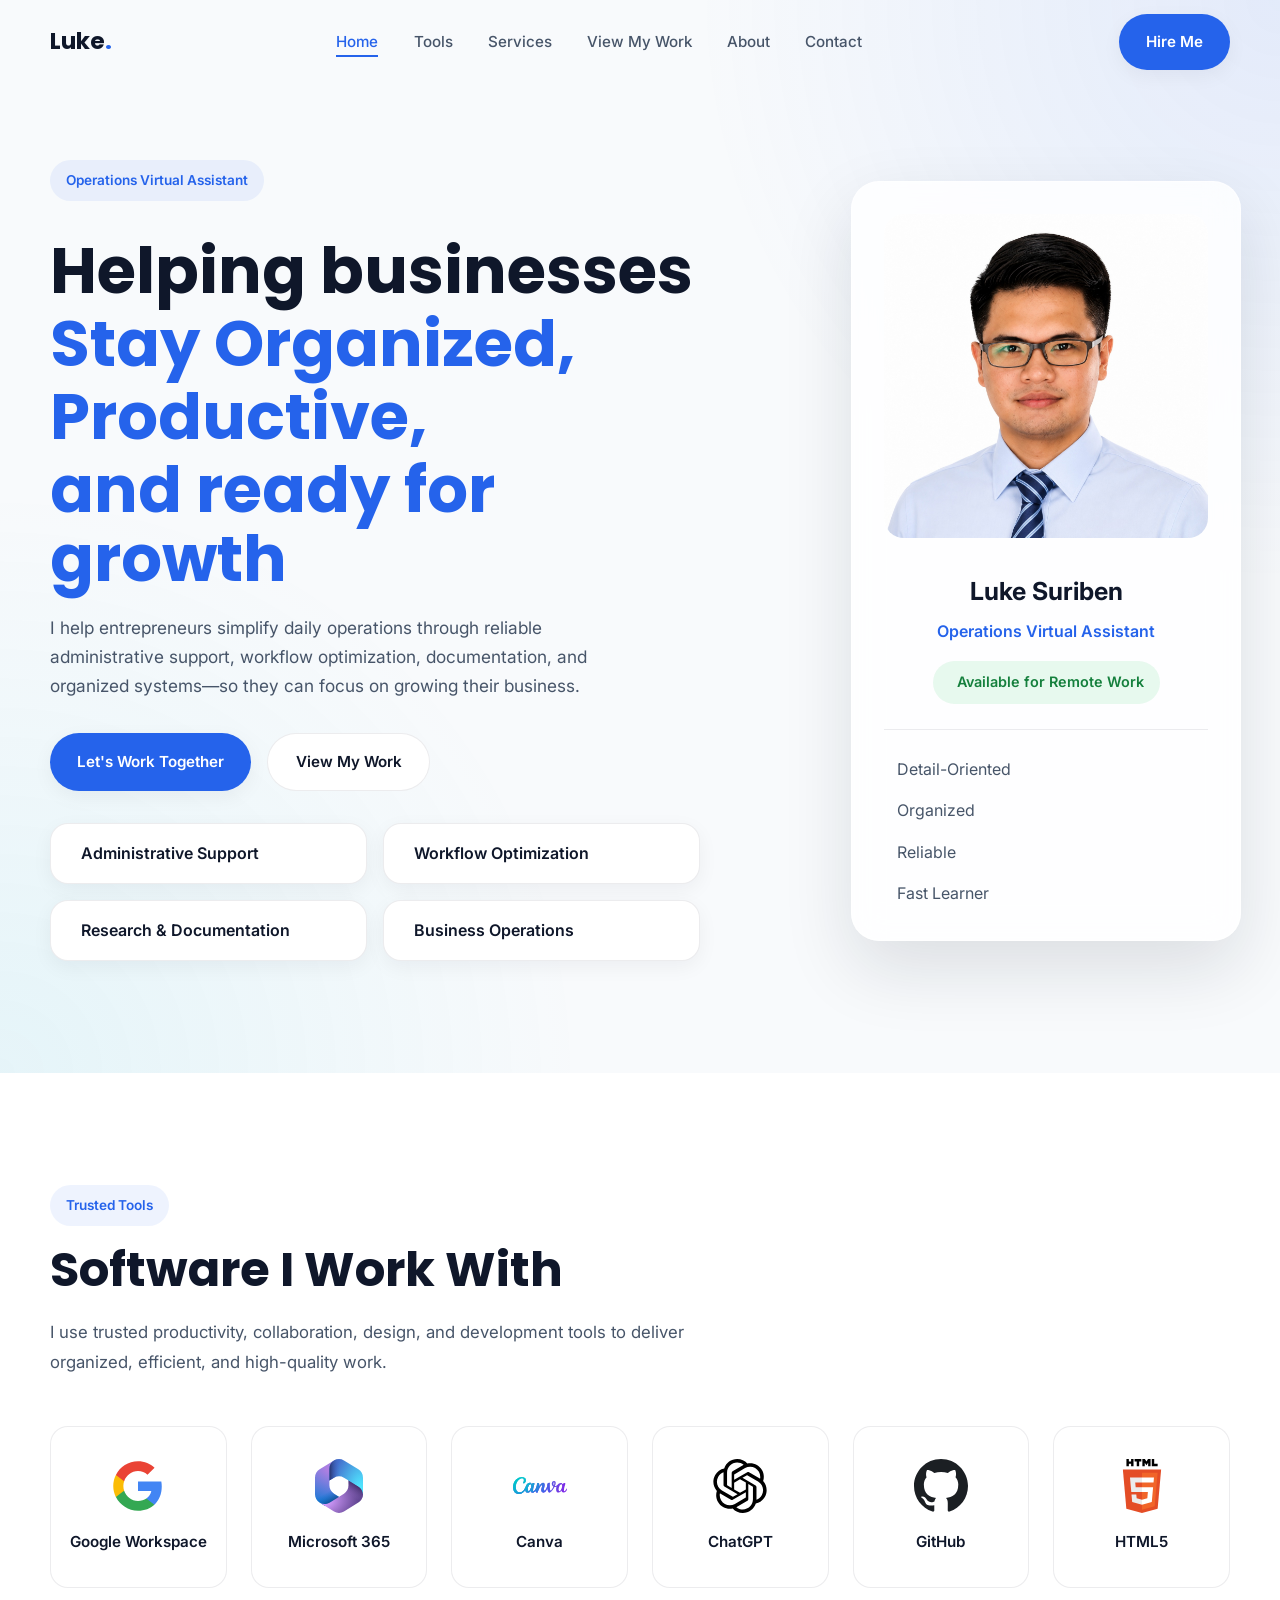
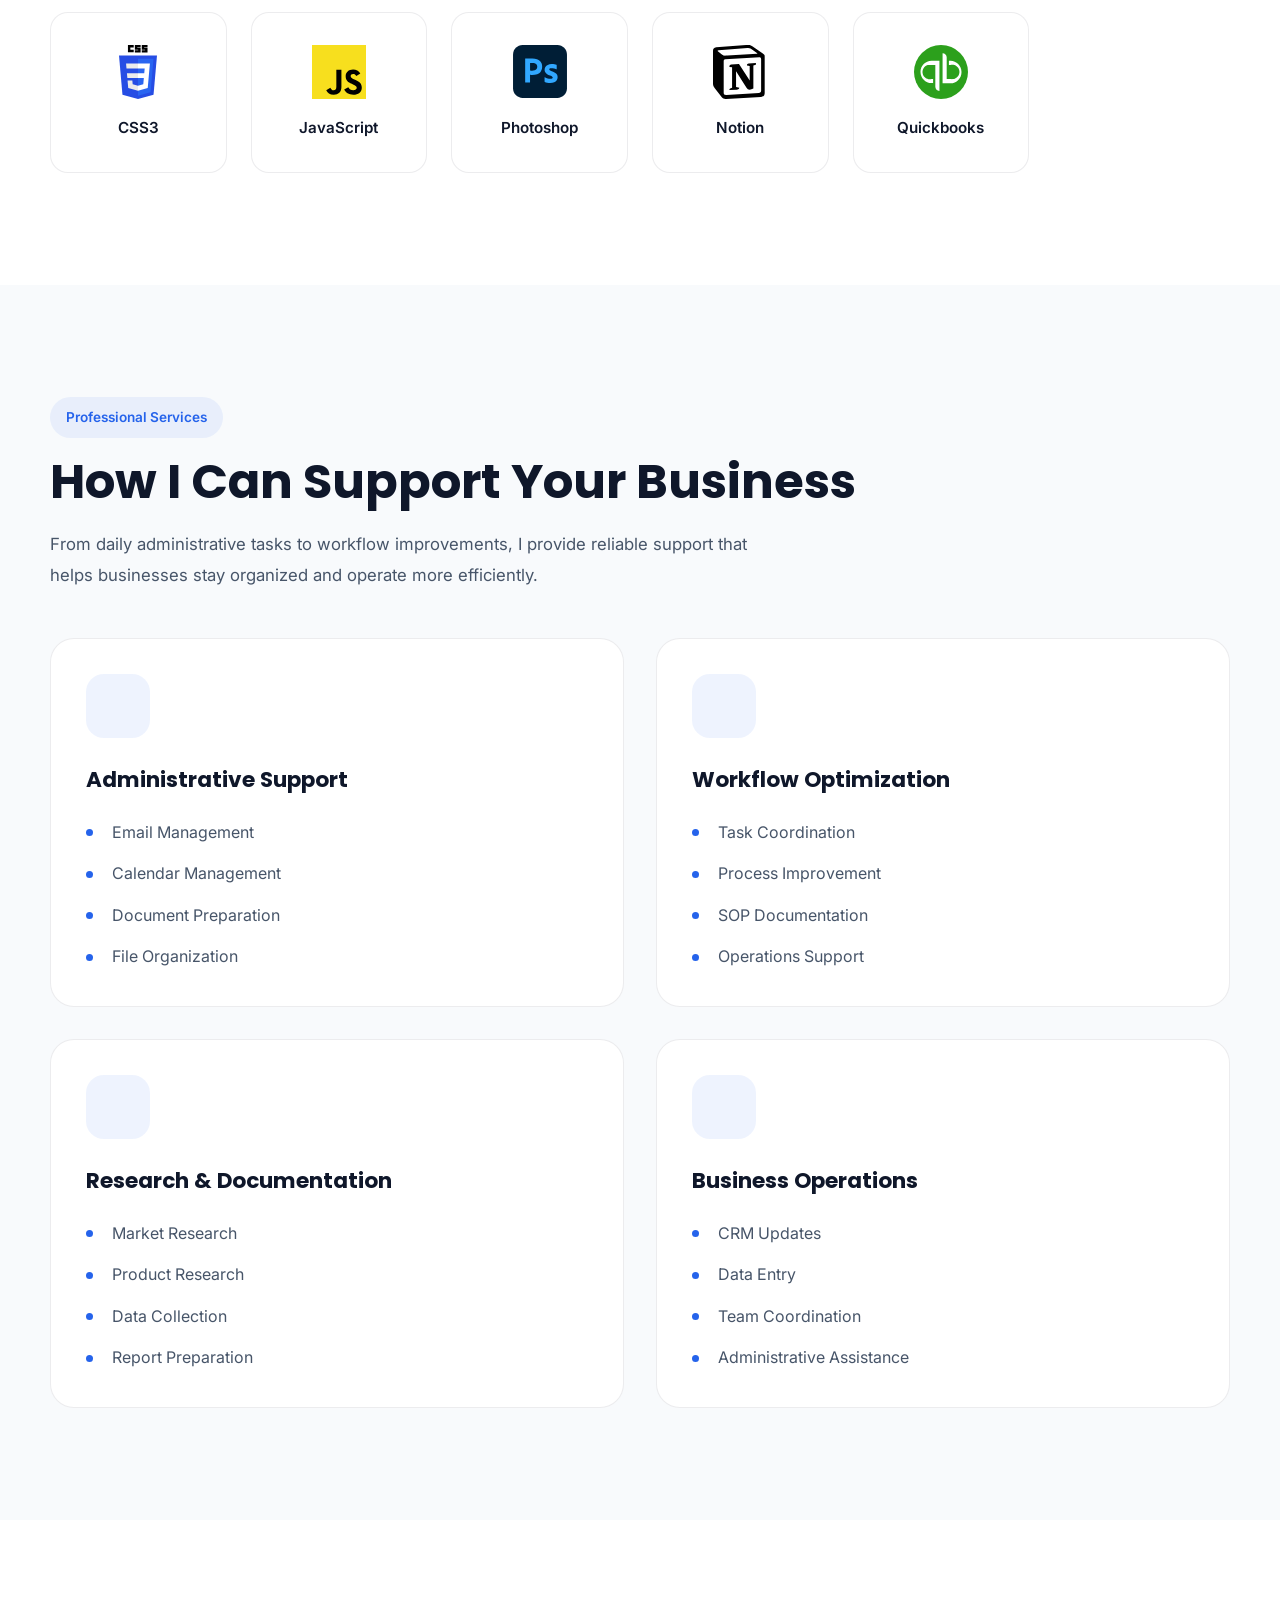
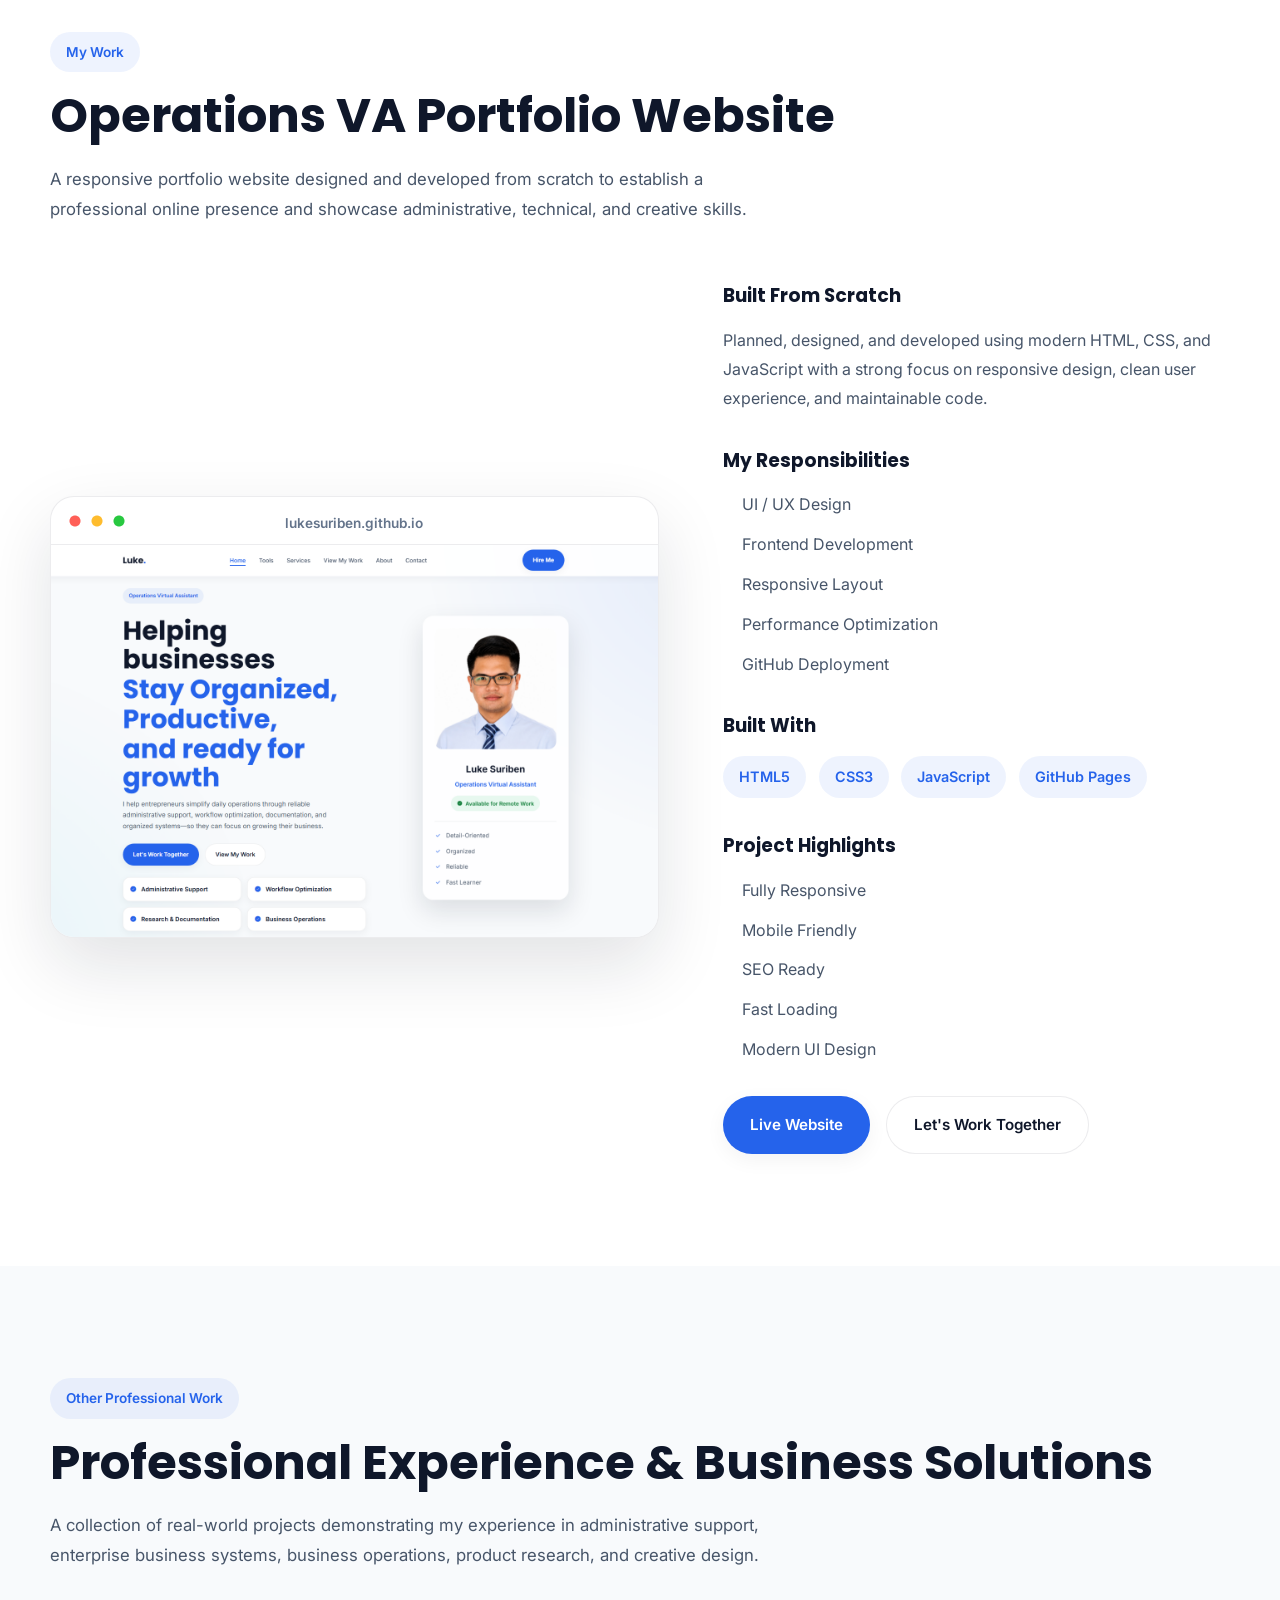
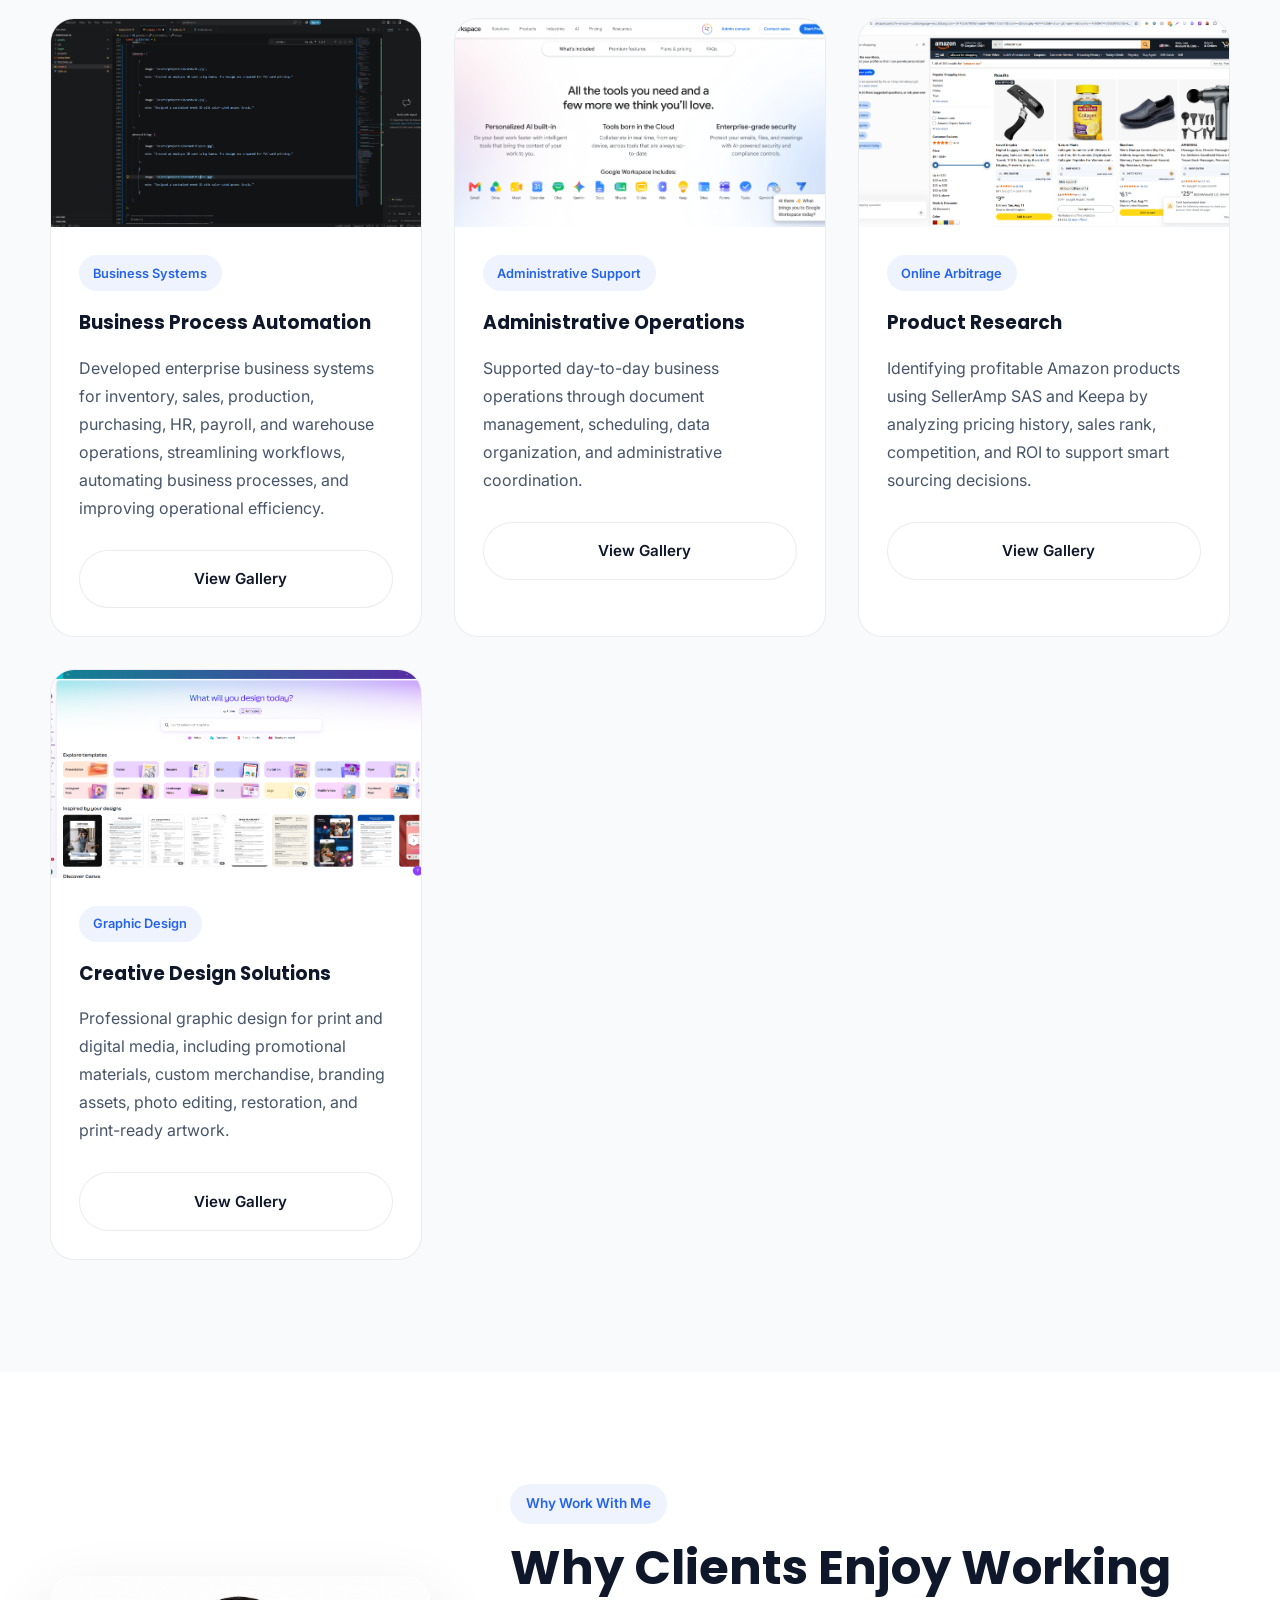
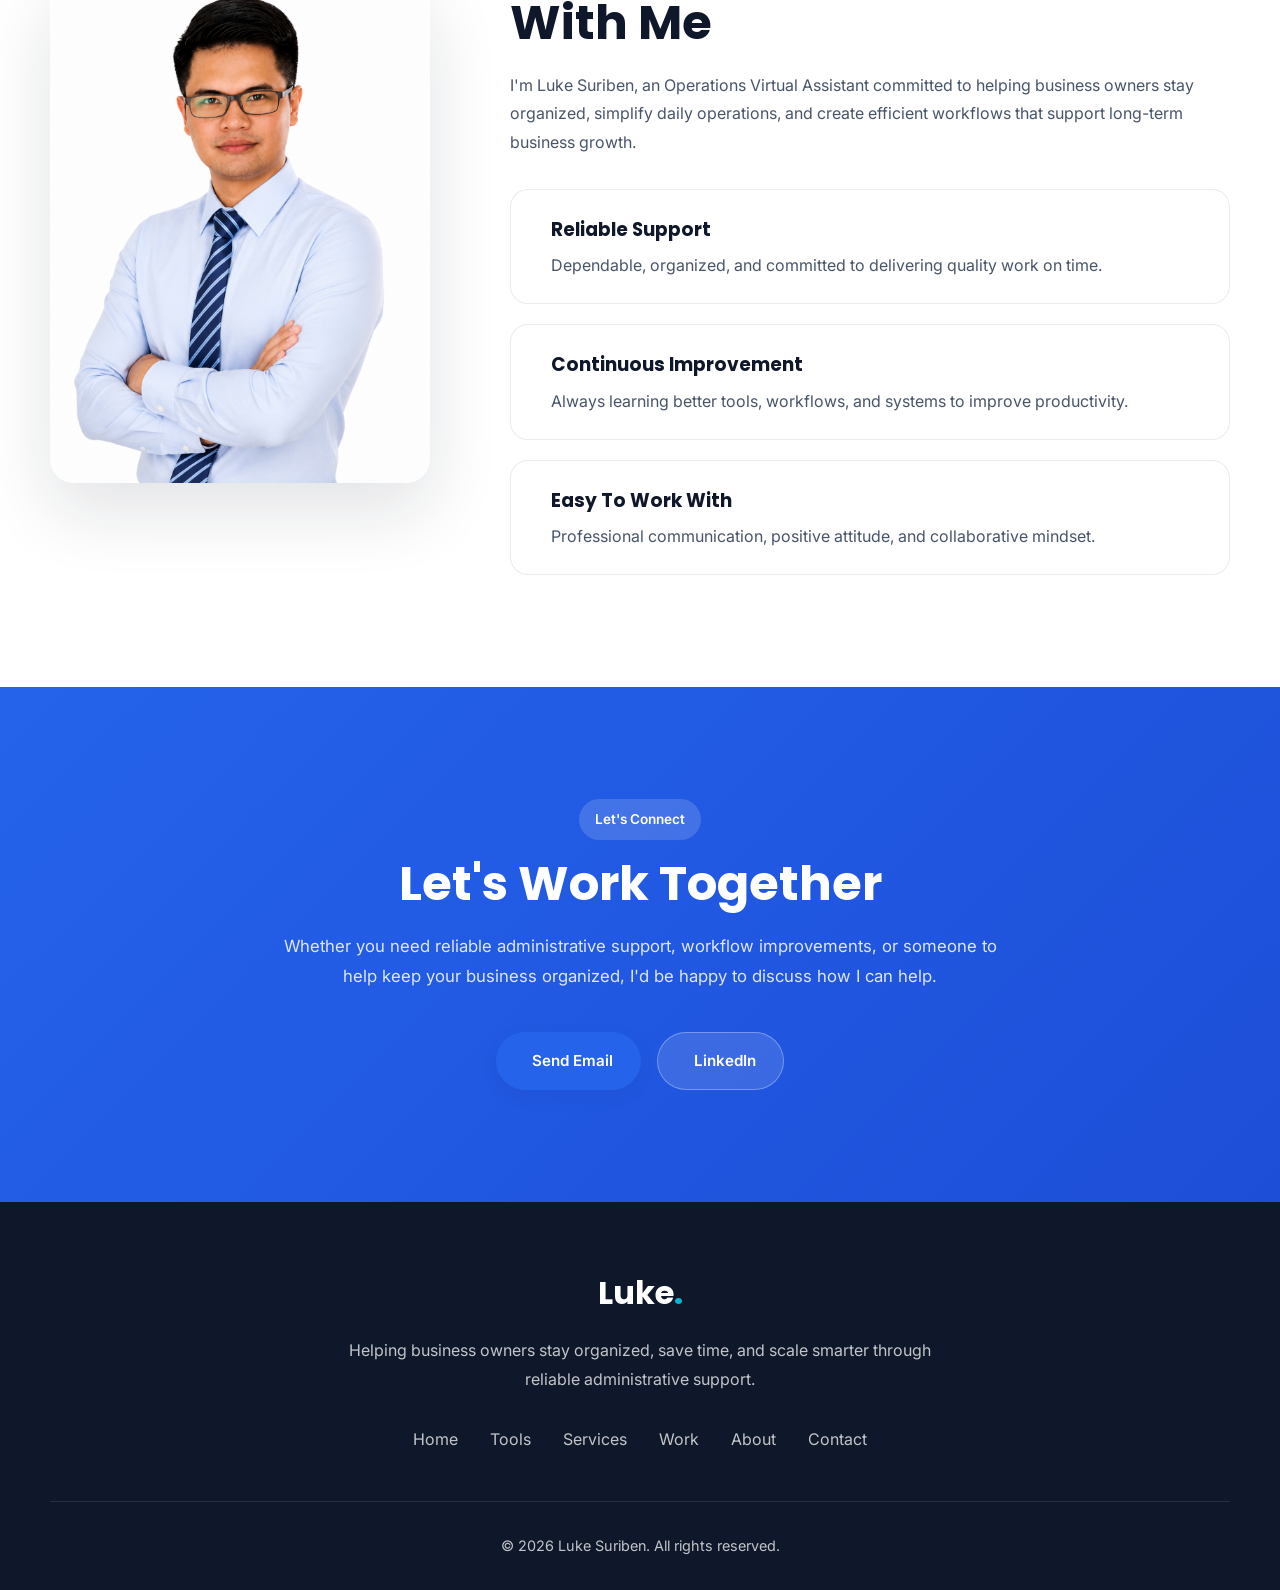
==== commit 8be53777: "my work" ====
--- a/index.html
+++ b/index.html
@@ -633,7 +633,7 @@
 
                 <span class="section-badge">
 
-                    Work
+                    My Work
 
                 </span>
 
@@ -1162,7 +1162,7 @@
 
                         </a>
 
-                        <a href="https://linkedin.com" target="_blank" class="button button--secondary">
+                        <a href="https://linkedin.com/in/lukesuriben" target="_blank" class="button button--secondary">
 
                             <i class="ri-linkedin-box-line"></i>
 
